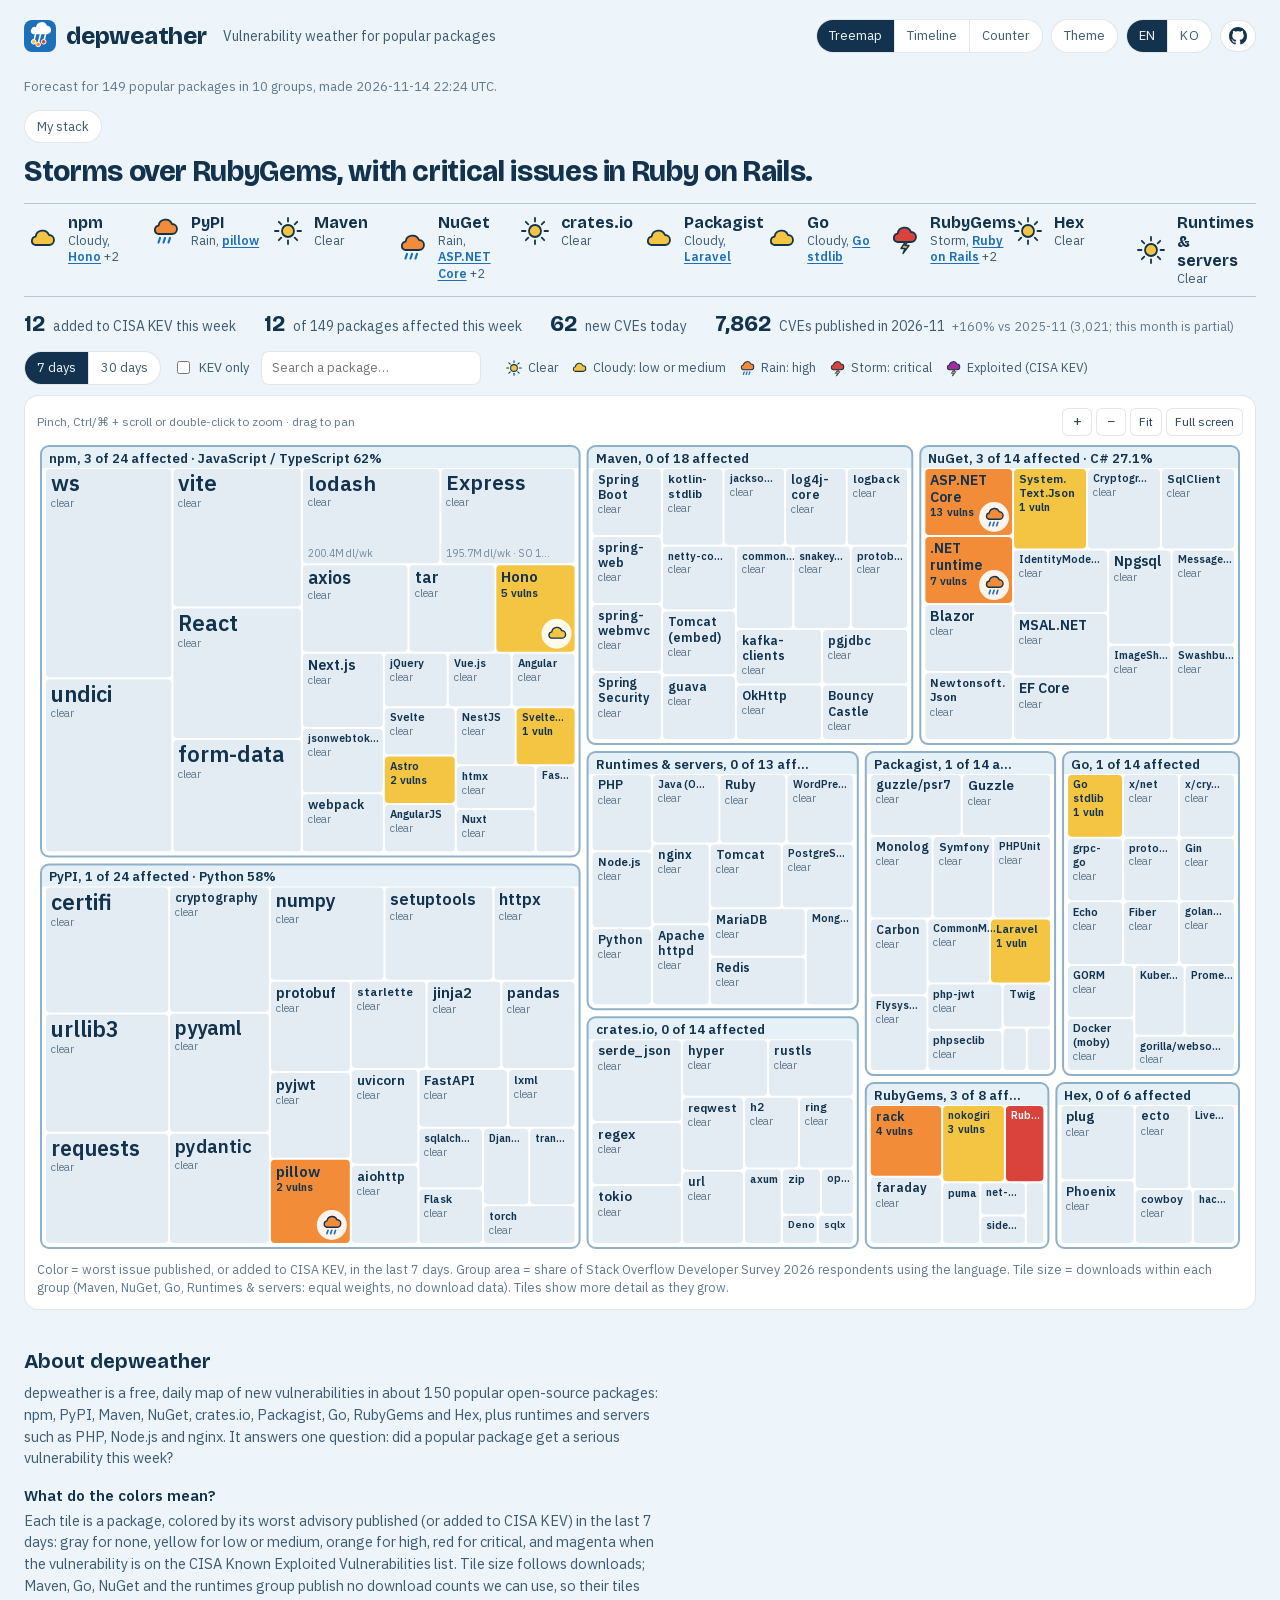
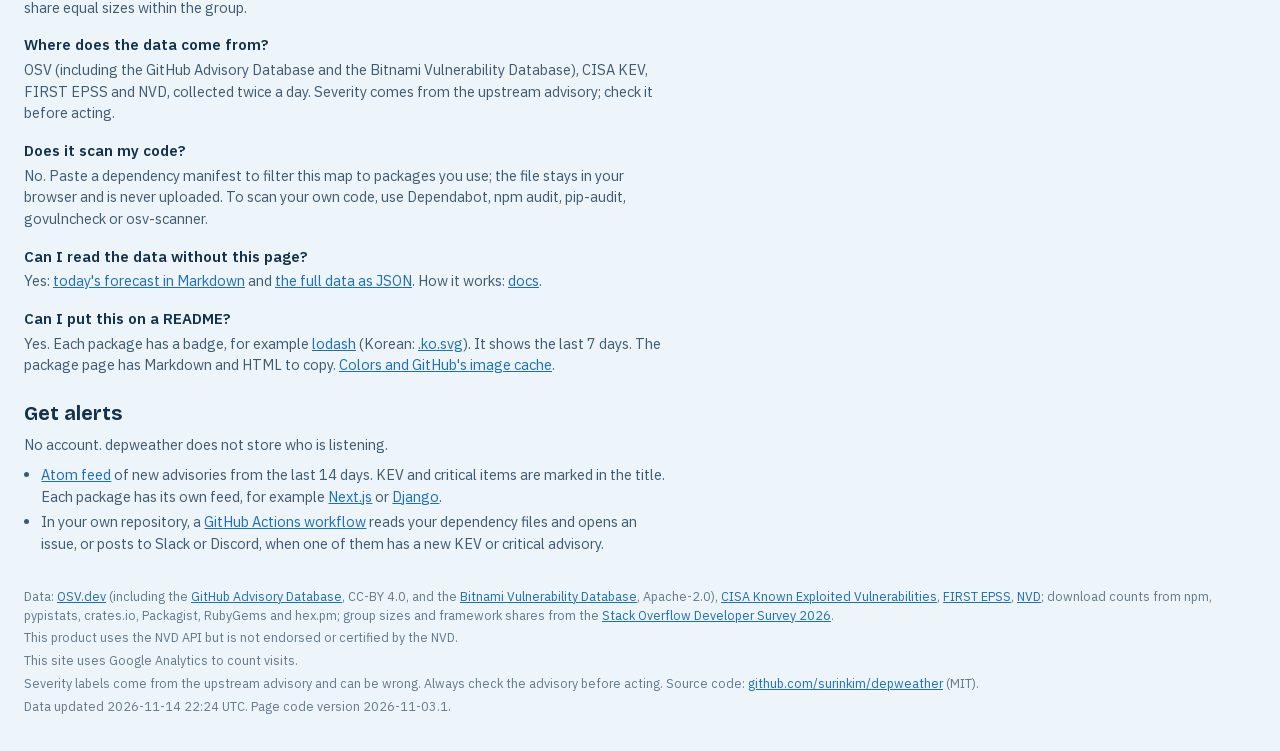
==== index.html @ cb8ee0b0 "Give the logo alt text and version the font files The header logo now has alt="depweather"; the visi" ====
<!doctype html>
<html lang="en">
<head>
<!-- Google tag (gtag.js): visit counts, see the footer note -->
<script async src="https://www.googletagmanager.com/gtag/js?id=G-HF5GM88Y3V"></script>
<script>
  window.dataLayer = window.dataLayer || [];
  function gtag(){dataLayer.push(arguments);}
  gtag('js', new Date());

  gtag('config', 'G-HF5GM88Y3V');
</script>
<meta charset="utf-8">
<meta name="viewport" content="width=device-width, initial-scale=1">
<title>depweather</title>
<link rel="icon" href="favicon.svg" type="image/svg+xml">
<link rel="stylesheet" href="fonts/fonts.css?v=2026-11-15.1">
<meta name="description" content="Vulnerability weather for popular packages: which npm, PyPI, Maven, Go and other popular packages have new critical or exploited vulnerabilities, updated daily.">
<!-- Social preview. og.png is rendered from og/og-template.html. -->
<meta property="og:type" content="website">
<meta property="og:site_name" content="depweather">
<meta property="og:title" content="depweather: vulnerability weather for popular packages">
<meta property="og:description" content="Which popular packages have new critical or exploited vulnerabilities today, on one map. Updated daily from OSV, CISA KEV, EPSS and NVD.">
<meta property="og:url" content="https://depweather.com/">
<meta property="og:image" content="https://depweather.com/og.png">
<link rel="alternate" hreflang="en" href="https://depweather.com/">
<link rel="alternate" hreflang="ko" href="https://depweather.com/?lang=ko">
<meta property="og:image:width" content="1200">
<meta property="og:image:height" content="630">
<meta property="og:image:alt" content="depweather logo beside a treemap of package ecosystems colored by vulnerability severity">
<meta name="twitter:card" content="summary_large_image">
<link rel="alternate" type="text/markdown" href="https://depweather.com/today.md" title="Today's forecast (Markdown)">
<link rel="alternate" type="application/atom+xml" href="https://depweather.com/feed.xml" title="depweather new advisories">
<script type="application/ld+json">
{
  "@context": "https://schema.org",
  "@graph": [
    {
      "@type": "WebApplication",
      "name": "depweather",
      "url": "https://depweather.com/",
      "description": "A free daily map of new vulnerabilities in about 150 popular open-source packages, colored by severity, with actively exploited ones (CISA KEV) marked separately.",
      "applicationCategory": "SecurityApplication",
      "operatingSystem": "Any (web browser)",
      "inLanguage": ["en", "ko"],
      "isAccessibleForFree": true,
      "offers": { "@type": "Offer", "price": "0", "priceCurrency": "USD" },
      "codeRepository": "https://github.com/surinkim/depweather"
    },
    {
      "@type": "Dataset",
      "name": "depweather daily vulnerability snapshot",
      "description": "Advisories from the last 30 days for about 150 popular open-source packages, with severity, fixed versions, CISA KEV and EPSS fields, and monthly NVD CVE counts. Updated daily.",
      "url": "https://depweather.com/",
      "isAccessibleForFree": true,
      "creator": { "@type": "Person", "name": "Hyunuk Kim" },
      "isBasedOn": ["https://osv.dev", "https://www.cisa.gov/known-exploited-vulnerabilities-catalog", "https://www.first.org/epss/", "https://nvd.nist.gov"],
      "distribution": [
        { "@type": "DataDownload", "encodingFormat": "application/json", "contentUrl": "https://depweather.com/data/latest.json" },
        { "@type": "DataDownload", "encodingFormat": "text/markdown", "contentUrl": "https://depweather.com/today.md" },
        { "@type": "DataDownload", "encodingFormat": "application/atom+xml", "contentUrl": "https://depweather.com/feed.xml" }
      ]
    }
  ]
}
</script>
<style>
:root {
  color-scheme: light;
  --page: #eef5fa;
  --surface: #ffffff;
  --ink: #12324d;
  --ink-2: #3f5b73;
  --muted: #62798d;
  --grid: #dce7ef;
  --axis: #b7c9d6;
  --border: rgba(18, 50, 77, 0.12);
  --accent: #1d6fb8;
  --sev-0: #e3ecf3;
  --sev-0-ink: #3f5b73;
  --sev-1: #f4c542;
  --sev-1-ink: #12324d;
  --sev-2: #f28c38;
  --sev-2-ink: #12324d;
  --sev-3: #d9433b;
  --sev-3-ink: #ffffff;
  --sev-kev: #a32ca0;
  --sev-kev-ink: #ffffff;
  --sev-low: #8fb84a;
  --sev-unk: #8aa4b8;
  --bar: #1d6fb8;
  --group-line: #8fb0c8;
  --group-head: #e6f0f7;
}
@media (prefers-color-scheme: dark) {
  :root:where(:not([data-theme="light"])) {
    color-scheme: dark;
    --page: #0d1b27;
    --surface: #12242f;
    --ink: #e4eef6;
    --ink-2: #b2c5d4;
    --muted: #8299ab;
    --grid: #1f3444;
    --axis: #30495b;
    --border: rgba(228, 238, 246, 0.12);
    --accent: #6cb0ec;
    --sev-0: #1a2e3c;
    --sev-0-ink: #b2c5d4;
    --sev-kev: #c44bc0;
    --bar: #6cb0ec;
    --group-line: #4d6c83;
    --group-head: #172c3a;
  }
}
:root[data-theme="dark"] {
  color-scheme: dark;
  --page: #0d1b27;
  --surface: #12242f;
  --ink: #e4eef6;
  --ink-2: #b2c5d4;
  --muted: #8299ab;
  --grid: #1f3444;
  --axis: #30495b;
  --border: rgba(228, 238, 246, 0.12);
  --accent: #6cb0ec;
  --sev-0: #1a2e3c;
  --sev-0-ink: #b2c5d4;
  --sev-kev: #c44bc0;
  --bar: #6cb0ec;
  --group-line: #4d6c83;
  --group-head: #172c3a;
}

* { box-sizing: border-box; }
html, body { margin: 0; }
body {
  background: var(--page);
  color: var(--ink);
  font: 15px/1.5 "IBM Plex Sans", system-ui, -apple-system, "Segoe UI", "Apple SD Gothic Neo", "Malgun Gothic", "Noto Sans KR", sans-serif;
  overflow-x: hidden;
  font-feature-settings: "calt" 0; /* keep "93x7" in advisory IDs from becoming "93×7" */
}
a { color: var(--accent); }
h1, h2, .fc-say, .fc-strip b, .stat .value, svg text {
  font-family: "Bricolage Grotesque", "IBM Plex Sans", system-ui, "Apple SD Gothic Neo", "Malgun Gothic", "Noto Sans KR", sans-serif; }
:lang(ko) body { word-break: keep-all; }
:focus-visible { outline: 2px solid var(--accent); outline-offset: 2px; }
.wrap { max-width: 1920px; margin: 0 auto; padding: 0 24px; }
@media (max-width: 767px) { .wrap { padding: 0 16px; } }

header.top { display: flex; flex-wrap: wrap; align-items: center; gap: 8px 16px; padding: 18px 0 10px; }
header.top h1 { margin: 0; font-size: 24px; font-weight: 800; letter-spacing: -0.01em; display: flex; align-items: center; gap: 10px; }
/* The mark: a rain cloud whose drops are packages, colored by severity. */
header.top h1 img { display: block; width: 32px; height: 32px; }
header.top .controls { display: flex; flex-wrap: wrap; align-items: center; gap: 8px; }
header.top .tag { color: var(--ink-2); font-size: 14px; }
header.top .spacer { flex: 1; }
.lang button { padding: 6px 9px; font-size: 12px; font-weight: 600; letter-spacing: 0.02em; }
.meta { color: var(--muted); font-size: 13px; }

.seg { display: inline-flex; border: 1px solid var(--border); border-radius: 999px; overflow: hidden; background: var(--surface); }
.seg button {
  font: inherit; font-size: 13px; padding: 6px 12px; border: 0; background: transparent; color: var(--ink-2); cursor: pointer;
}
.seg button + button { border-left: 1px solid var(--border); }
.seg button[aria-pressed="true"] { background: var(--ink); color: var(--page); }
.iconbtn { font: inherit; font-size: 13px; padding: 6px 12px; border: 1px solid var(--border); border-radius: 999px; background: var(--surface); color: var(--ink-2); cursor: pointer; }
.iconbtn.gh { display: inline-flex; align-items: center; justify-content: center; padding: 6px 8px; color: var(--ink); text-decoration: none; }
.iconbtn.gh:hover { background: var(--group-head); }
@media (max-width: 767px) {
  header.top .tag { flex-basis: 100%; order: 3; }
  header.top .spacer { display: none; }
  header.top .controls { flex-wrap: nowrap; gap: 6px; }
}
@media (max-width: 420px) {
  /* English labels are wider; let the last buttons drop to a second row instead of overflowing. */
  header.top .controls { flex-wrap: wrap; }
  .seg button, .iconbtn { padding: 6px 9px; font-size: 12.5px; }
}

/* The numbers read as one line under the forecast; missing ones are left out. */
.stats { display: flex; flex-wrap: wrap; gap: 4px 28px; margin: 0 0 14px; }
.stat { display: flex; align-items: baseline; gap: 7px; min-width: 0; }
.stat .value { font-size: 22px; font-weight: 750; line-height: 1.2; }
.stat .label { color: var(--ink-2); font-size: 14px; }
.stat .sub { color: var(--muted); font-size: 12.5px; }

/* Forecast: one sentence written from the data, then a glyph per group. */
.fc { margin: 4px 0 14px; }
.fc-say { font-size: clamp(22px, 2.3vw, 34px); line-height: 1.15; font-weight: 750; letter-spacing: -0.012em;
  max-width: 46ch; margin: 4px 0 14px; font-variation-settings: "opsz" 72; text-wrap: balance; }
.fc-strip { display: grid; grid-template-columns: repeat(auto-fit, minmax(122px, 1fr)); margin: 0 0 12px; padding: 0; list-style: none;
  border-top: 1px solid var(--axis); border-bottom: 1px solid var(--axis); }
.fc-cell { position: relative; }
.fc-cell button.stretch {
  position: absolute; inset: 0; width: 100%; height: 100%; margin: 0; padding: 0;
  border: 0; background: none; cursor: pointer; color: inherit;
}
.fc-face { display: flex; align-items: center; gap: 10px; width: 100%; height: 100%; padding: 9px 10px 9px 2px; pointer-events: none; }
.fc-cell:hover b { text-decoration: underline; }
.fc-strip a.pkglink { pointer-events: auto; position: relative; z-index: 1; color: var(--accent); font-weight: 650; text-decoration: underline; text-underline-offset: 2px; }
.fc-strip svg { flex: none; }
.fc-strip b { display: block; font-size: 16px; font-weight: 700; line-height: 1.2; }
.fc-strip span { display: block; font-size: 12.5px; color: var(--ink-2); line-height: 1.3; }
@media (max-width: 767px) { .fc-strip { grid-template-columns: repeat(2, minmax(0, 1fr)); } }

.toolbar { display: flex; flex-wrap: wrap; align-items: center; gap: 8px 12px; margin-bottom: 10px; }
.toolbar label { display: inline-flex; align-items: center; gap: 6px; font-size: 13px; color: var(--ink-2); cursor: pointer; }
.toolbar input[type="search"] {
  font: inherit; font-size: 13px; padding: 6px 10px; border: 1px solid var(--border); border-radius: 8px;
  background: var(--surface); color: var(--ink); width: 220px; max-width: 100%;
}
.legend { display: inline-flex; flex-wrap: wrap; gap: 4px 12px; font-size: 12.5px; color: var(--ink-2); }
.legend span { display: inline-flex; align-items: center; gap: 5px; }
.legend .wx { display: inline-flex; }

.panel { background: var(--surface); border: 1px solid var(--border); border-radius: 14px; padding: 12px; }
.panel h2 { font-size: 15px; margin: 0 0 8px; }
.panel + .panel { margin-top: 12px; }
.hint { color: var(--muted); font-size: 12.5px; margin: 8px 0 0; }
.trend-head { display: flex; flex-wrap: wrap; align-items: center; gap: 8px 12px; }
.trend-head h2 { margin: 0; flex: 1 1 auto; }
.trend-controls { display: flex; flex-wrap: wrap; align-items: center; gap: 8px; }
.trend-controls select {
  font: inherit; font-size: 13px; padding: 6px 10px; border: 1px solid var(--border);
  border-radius: 999px; background: var(--surface); color: var(--ink);
}
.trend-svg { width: 100%; height: auto; display: block; }
.trend-legend { display: flex; flex-wrap: wrap; gap: 6px 14px; list-style: none; padding: 0; margin: 8px 0 0; font-size: 12.5px; color: var(--ink-2); }
.trend-legend li { display: inline-flex; align-items: center; }
.trend-legend .swatch { width: 10px; height: 10px; border-radius: 2px; margin-right: 4px; }
.trend-legend .swatch.c { background: var(--sev-3); }
.trend-legend .swatch.h { background: var(--sev-2); }
.trend-legend .swatch.m { background: var(--sev-1); }
.trend-legend .swatch.l { background: var(--sev-low); }
.trend-legend .swatch.u { background: var(--sev-unk); }
.trend-legend .kev { width: 8px; height: 8px; margin: 0 6px 0 2px; background: var(--sev-kev); transform: rotate(45deg); border-radius: 1px; }
.trend-fallback { margin-top: 8px; }
.trend-fallback summary { cursor: pointer; color: var(--ink-2); font-size: 13px; }
.trend-table caption { caption-side: bottom; text-align: left; color: var(--muted); font-size: 12px; padding-top: 6px; }

svg text { font-family: inherit; }
#treemap-box { position: relative; }
#treemap { width: 100%; display: block; user-select: none; -webkit-user-select: none; }
#treemap:focus { outline: none; }
.zoombar { display: flex; gap: 4px; align-items: center; justify-content: flex-end; margin-bottom: 6px; }
.zoombar .zhint { margin-right: auto; color: var(--muted); font-size: 12px; background: none; padding: 0; flex: 1 1 auto; min-width: 0; }
.zoombar button { white-space: nowrap; flex: none; }
.zoombar button { font: inherit; font-size: 14px; width: 30px; height: 28px; border: 1px solid var(--border); border-radius: 6px; background: var(--surface); color: var(--ink); cursor: pointer; opacity: 0.92; }
.zoombar button.wide { width: auto; padding: 0 8px; font-size: 12px; }
#tm-panel:fullscreen { background: var(--page); padding: 12px; overflow: auto; border-radius: 0; }
#tm-panel:-webkit-full-screen { background: var(--page); padding: 12px; overflow: auto; }
.zoombar span { font-size: 12px; color: var(--ink-2); background: var(--surface); padding: 2px 6px; border-radius: 6px; }
.tile, a.tile { cursor: pointer; text-decoration: none; }
.tile:focus { outline: none; }
.tile:focus-visible rect.cell, .tile:hover rect.cell { stroke: var(--ink); stroke-width: 2; }

.tl-row { display: grid; grid-template-columns: 190px minmax(0, 1fr) 170px; gap: 10px; align-items: center; padding: 6px 0; border-top: 1px solid var(--grid); }
.tl-row:first-child { border-top: 0; }
.tl-row .name { font-weight: 600; font-size: 13.5px; overflow: hidden; text-overflow: ellipsis; white-space: nowrap; }
.tl-row .name small { display: block; font-weight: 400; color: var(--muted); font-size: 12px; }
.tl-row .fix { font-size: 12.5px; color: var(--ink-2); overflow-wrap: anywhere; }
.tl-row .fix b { color: var(--ink); font-weight: 600; }
.tl-row a.name { display: block; font-weight: 600; font-size: 13.5px; text-align: left; color: var(--accent); text-decoration: underline; text-underline-offset: 2px; }
.tl-row a.name small { text-decoration: none; }
@media (max-width: 767px) {
  .tl-row { grid-template-columns: minmax(0, 1fr); gap: 4px; }
}
.dot { cursor: pointer; }
.dot:hover { stroke: var(--ink); stroke-width: 2; }

table.data { width: 100%; border-collapse: collapse; font-size: 13px; }
table.data th, table.data td { text-align: left; padding: 6px 8px; border-top: 1px solid var(--grid); vertical-align: top; }
table.data th { color: var(--ink-2); font-weight: 600; border-top: 0; }
table.data td.nowrap { white-space: nowrap; }
table.data td.num, table.data th.num { text-align: right; font-variant-numeric: tabular-nums; }
.scroll-x { overflow-x: auto; }
.pill { display: inline-block; padding: 0 6px; border-radius: 4px; font-size: 12px; font-weight: 600; white-space: nowrap; }
.pill.l0 { background: var(--sev-0); color: var(--sev-0-ink); }
.pill.l1 { background: var(--sev-1); color: var(--sev-1-ink); }
.pill.l2 { background: var(--sev-2); color: var(--sev-2-ink); }
.pill.l3 { background: var(--sev-3); color: var(--sev-3-ink); }
.pill.kev { background: var(--ink); color: var(--page); }

@media (max-width: 767px) {
  table.vulns thead { display: none; }
  table.vulns tr { display: block; border-top: 1px solid var(--grid); padding: 6px 0; }
  table.vulns td { display: inline-block; border: 0; padding: 2px 6px 2px 0; }
  table.vulns td.summary { display: block; }
}

#tooltip {
  position: fixed; z-index: 10; pointer-events: none; max-width: 360px;
  background: var(--surface); color: var(--ink); border: 1px solid var(--border); border-radius: 8px;
  box-shadow: 0 4px 16px rgba(0, 0, 0, 0.15); padding: 8px 10px; font-size: 12.5px; display: none;
}
#tooltip .t { font-weight: 650; font-size: 13px; }
#tooltip .m { color: var(--ink-2); }
#tooltip .tt-head { display: flex; align-items: baseline; justify-content: space-between; gap: 12px; }
#tooltip .tt-head .t { font-size: 15px; }
#tooltip .tt-head .m { font-size: 11.5px; text-align: right; }
#tooltip .tt-sum { margin-top: 4px; display: flex; flex-wrap: wrap; align-items: center; gap: 6px; }
#tooltip .tt-sum b { font-weight: 650; }
#tooltip .tt-kv { display: grid; grid-template-columns: max-content 1fr; gap: 4px 12px; margin: 8px 0 0; padding-top: 8px; border-top: 1px solid var(--border); }
#tooltip .tt-kv dt { color: var(--ink-2); }
#tooltip .tt-kv dd { margin: 0; }
#tooltip .tt-kv b { font-weight: 650; font-variant-numeric: tabular-nums; }
#tooltip .tt-desc { color: var(--ink-2); display: -webkit-box; -webkit-line-clamp: 2; -webkit-box-orient: vertical; overflow: hidden; }
#tooltip .tt-foot { margin-top: 8px; padding-top: 6px; border-top: 1px solid var(--border); color: var(--ink-2); font-size: 11.5px; }

.about { max-width: 72ch; margin: 36px 0 0; color: var(--ink-2); font-size: 14.5px; }
.about + .about { margin-top: 22px; }
.about h2 { font-size: 20px; color: var(--ink); margin: 0 0 6px; }
.about h3 { font-size: 15px; color: var(--ink); margin: 16px 0 2px; font-family: inherit; font-weight: 600; }
.about p { margin: 0; }
.about ul { margin: 8px 0 0; padding-left: 1.2em; }
.about li { margin: 0 0 4px; }
footer { color: var(--muted); font-size: 12.5px; padding: 24px 0 32px; }
footer p { margin: 4px 0; }
.warn { color: var(--ink-2); background: var(--surface); border: 1px dashed var(--axis); border-radius: 8px; padding: 8px 10px; font-size: 13px; margin-bottom: 10px; }
.stackbar { display: flex; flex-wrap: wrap; align-items: center; gap: 8px; margin: 0 0 12px; }
.stack-status { color: var(--ink-2); font-size: 13.5px; }
.stack-panel textarea {
  display: block; width: 100%; margin-top: 8px; min-height: 7.5em; resize: vertical;
  font: 12.5px/1.45 ui-monospace, SFMono-Regular, Menlo, Consolas, monospace;
  padding: 8px 10px; border: 1px solid var(--border); border-radius: 8px;
  background: var(--page); color: var(--ink);
}
.stack-actions { display: flex; flex-wrap: wrap; align-items: center; gap: 8px; margin-top: 8px; }
button.primary {
  font: inherit; font-size: 13px; font-weight: 650; padding: 6px 14px; border: 0; border-radius: 999px;
  background: var(--ink); color: var(--page); cursor: pointer;
}
.iconbtn[aria-pressed="true"] { background: var(--ink); color: var(--page); }
.filebtn { position: relative; cursor: pointer; }
.filebtn input { position: absolute; width: 1px; height: 1px; padding: 0; margin: -1px; overflow: hidden; clip: rect(0, 0, 0, 0); white-space: nowrap; border: 0; }
.stack-report h3 { font-size: 13px; margin: 12px 0 6px; font-family: inherit; font-weight: 650; color: var(--ink); }
.stack-report h3.untracked { color: var(--ink-2); font-weight: 600; }
.chips { display: flex; flex-wrap: wrap; gap: 4px; max-height: 140px; overflow: auto; }
.chip { font-size: 12.5px; line-height: 1.45; padding: 2px 8px; border-radius: 999px; background: var(--group-head); color: var(--ink); text-decoration: none; }
a.chip { color: var(--accent); }
a.chip:hover { text-decoration: underline; }
.chip small { color: var(--muted); font-weight: 400; margin-left: 4px; }
.chip.untracked { background: transparent; border: 1px dashed var(--axis); color: var(--ink-2); }
@media (max-width: 767px) {
  .stack-actions .primary, .stack-actions .iconbtn { flex: 1 1 auto; text-align: center; }
}
[hidden] { display: none !important; }
</style>
</head>
<body>
<div class="wrap">
  <header class="top">
    <h1><img src="favicon.svg" alt="depweather" width="32" height="32"><span aria-hidden="true">depweather</span></h1>
    <span class="tag" data-i18n="tagline">Today's vulnerability forecast for popular packages</span>
    <span class="spacer"></span>
    <div class="controls">
    <div class="seg" role="group" aria-label="View">
      <button data-view="a" data-i18n="view_a">Treemap</button>
      <button data-view="c" data-i18n="view_c">Timeline</button>
      <button data-view="b" data-i18n="view_b">Counter</button>
    </div>
    <button class="iconbtn" id="theme" data-i18n="theme" data-i18n-title="theme_title" title="Toggle light / dark">Theme</button>
    <div class="seg lang" role="group" aria-label="Language">
      <button data-lang="en" lang="en">EN</button>
      <button data-lang="ko" lang="ko">KO</button>
    </div>
    <a class="iconbtn gh" href="https://github.com/surinkim/depweather" data-i18n-title="gh_title" title="Source code on GitHub" aria-label="Source code on GitHub">
      <svg width="18" height="18" viewBox="0 0 16 16" aria-hidden="true"><path fill="currentColor" d="M8 0c4.42 0 8 3.58 8 8a8.013 8.013 0 0 1-5.45 7.59c-.4.08-.55-.17-.55-.38 0-.27.01-1.13.01-2.2 0-.75-.25-1.23-.54-1.48 1.78-.2 3.65-.88 3.65-3.95 0-.88-.31-1.59-.82-2.15.08-.2.36-1.02-.08-2.12 0 0-.67-.22-2.2.82-.64-.18-1.32-.27-2-.27-.68 0-1.36.09-2 .27-1.53-1.03-2.2-.82-2.2-.82-.44 1.1-.16 1.92-.08 2.12-.51.56-.82 1.28-.82 2.15 0 3.06 1.86 3.75 3.64 3.95-.23.2-.44.55-.51 1.07-.46.21-1.61.55-2.33-.66-.15-.24-.6-.83-1.23-.82-.67.01-.27.38.01.53.34.19.73.9.82 1.13.16.45.68 1.31 2.69.94 0 .67.01 1.3.01 1.49 0 .21-.15.45-.55.38A7.995 7.995 0 0 1 0 8c0-4.42 3.58-8 8-8Z"/></svg>
    </a>
    </div>
  </header>
  <p class="meta" id="meta" data-i18n="loading">Loading data…</p>
  <div id="warn" class="warn" hidden></div>

  <div class="stackbar" id="stackbar">
    <button type="button" class="iconbtn" id="stack-toggle" aria-expanded="false" aria-controls="stack-panel" data-i18n="stack_btn">My stack</button>
    <span class="stack-status" id="stack-status" hidden></span>
    <button type="button" class="iconbtn" id="stack-clear" hidden data-i18n="stack_clear">Show all packages</button>
  </div>
  <section id="stack-panel" class="panel stack-panel" hidden>
    <h2 data-i18n="stack_title">My stack only</h2>
    <p class="hint" data-i18n="stack_help">Paste a dependency manifest. It is read in this browser and never uploaded, and it is saved only in this browser. A shared link lists tracked package names, not the rest of the file. Supports npm package.json, PyPI requirements.txt (plus Pipfile and pyproject.toml), go.mod, Cargo.toml, pom.xml, Gemfile, composer.json, mix.exs, and NuGet PackageReference.</p>
    <textarea id="stack-input" rows="5" spellcheck="false" autocapitalize="off" autocomplete="off" data-i18n-placeholder="stack_ph" placeholder="Paste package.json, requirements.txt, go.mod, Cargo.toml, pom.xml, Gemfile, composer.json…"></textarea>
    <div class="stack-actions">
      <button type="button" class="primary" id="stack-apply">Show only these</button>
      <button type="button" class="iconbtn" id="stack-add" hidden data-i18n="stack_add">Add to stack</button>
      <label class="iconbtn filebtn"><span data-i18n="stack_file">Choose file</span><input type="file" id="stack-file" aria-label="Choose a manifest file"></label>
    </div>
    <p class="warn" id="stack-error" hidden></p>
    <div id="stack-report" class="stack-report" hidden></div>
  </section>

  <section class="fc" aria-label="Forecast">
    <p class="fc-say" id="fc-say"></p>
    <ul class="fc-strip" id="fc-strip"></ul>
  </section>
  <section class="stats" id="stats" aria-label="Today in numbers"></section>

  <div class="toolbar">
    <div class="seg" role="group" aria-label="Period">
      <button data-range="7" data-i18n="days7">7 days</button>
      <button data-range="30" data-i18n="days30">30 days</button>
    </div>
    <label><input type="checkbox" id="kevonly"> <span data-i18n="kev_only">KEV only</span></label>
    <input type="search" id="search" list="pkglist" data-i18n-placeholder="search" placeholder="Search a package…" aria-label="Search a package">
    <datalist id="pkglist"></datalist>
    <span class="spacer"></span>
    <span class="legend" aria-label="Color legend">
      <span><i class="wx" data-lvl="0"></i><span data-i18n="lg0">Clear</span></span>
      <span><i class="wx" data-lvl="1"></i><span data-i18n="lg1">Cloudy: low or medium</span></span>
      <span><i class="wx" data-lvl="2"></i><span data-i18n="lg2">Rain: high</span></span>
      <span><i class="wx" data-lvl="3"></i><span data-i18n="lg3">Storm: critical</span></span>
      <span><i class="wx" data-lvl="3" data-kev="1"></i><span data-i18n="lg_kev">Exploited (KEV)</span></span>
    </span>
  </div>

  <main>
    <section id="view-a" hidden>
      <div class="panel" id="tm-panel">
        <div class="zoombar">
            <span class="zhint" data-i18n="zoom_hint">Pinch, Ctrl/⌘ + scroll or double-click to zoom · drag to pan</span>
            <span id="zoom-level"></span>
            <button id="zoom-in" data-i18n-title="zoom_in" title="Zoom in" aria-label="Zoom in">+</button>
            <button id="zoom-out" data-i18n-title="zoom_out" title="Zoom out" aria-label="Zoom out">−</button>
            <button id="zoom-reset" class="wide" data-i18n="fit" data-i18n-title="fit_title" title="Reset zoom">Fit</button>
            <button id="fullscreen" class="wide" data-i18n="fullscreen" hidden>Full screen</button>
        </div>
        <div id="treemap-box">
          <svg id="treemap" tabindex="0" aria-label="Treemap of packages by ecosystem. Plus and minus keys zoom, 0 resets."></svg>
        </div>
        <p class="hint" id="treemap-hint"></p>
      </div>
    </section>
    <section id="view-c" hidden></section>
    <section id="view-b" hidden></section>
  </main>

  <section class="about" data-i18n-html="about_html">
    <h2>About depweather</h2>
    <p>depweather is a free, daily map of new vulnerabilities in about 150 popular open-source packages:
      npm, PyPI, Maven, NuGet, crates.io, Packagist, Go, RubyGems and Hex, plus runtimes and servers such as PHP,
      Node.js and nginx. It answers one question: did a popular package get a serious vulnerability this week?</p>
    <h3>What do the colors mean?</h3>
    <p>Each tile is a package, colored by its worst advisory published (or added to CISA KEV) in the last 7 days: gray for none, yellow for
      low or medium, orange for high, red for critical, and magenta when the vulnerability is on the CISA Known
      Exploited Vulnerabilities list. Tile size follows downloads; Maven, Go, NuGet and the runtimes group publish no
      download counts we can use, so their tiles share equal sizes within the group.</p>
    <h3>Where does the data come from?</h3>
    <p>OSV (including the GitHub Advisory Database and the Bitnami Vulnerability Database), CISA KEV, FIRST EPSS and
      NVD, collected twice a day. Severity comes from the upstream advisory; check it before acting.</p>
    <h3>Does it scan my code?</h3>
    <p>No. Paste a dependency manifest to filter this map to packages you use; the file stays in your browser and is never uploaded. To scan your own code, use Dependabot, npm audit, pip-audit, govulncheck or osv-scanner.</p>
    <h3>Can I read the data without this page?</h3>
    <p>Yes: <a href="today.md">today's forecast in Markdown</a> and <a href="data/latest.json">the full data as JSON</a>.
      How it works: <a href="https://github.com/surinkim/depweather/blob/main/docs/how-it-works.md">docs</a>.</p>
    <h3>Can I put this on a README?</h3>
    <p>Yes. Each package has a badge, for example <a href="https://depweather.com/badge/npm/lodash.svg">lodash</a>
      (Korean: <a href="https://depweather.com/badge/npm/lodash.ko.svg">.ko.svg</a>). It shows the last 7 days.
      The package page has Markdown and HTML to copy.
      <a href="https://github.com/surinkim/depweather/blob/main/docs/how-it-works.md#readme-badge">Colors and GitHub's image cache</a>.</p>
  </section>

  <section class="about" id="alerts" data-i18n-html="alerts_html">
    <h2>Get alerts</h2>
    <p>No account. depweather does not store who is listening.</p>
    <ul>
      <li><a href="https://depweather.com/feed.xml">Atom feed</a> of new advisories from the last 14 days. KEV and critical items are marked in the title. Each package has its own feed, for example <a href="https://depweather.com/feed/npm/next.xml">Next.js</a> or <a href="https://depweather.com/feed/pypi/django.xml">Django</a>.</li>
      <li>In your own repository, a <a href="https://github.com/surinkim/depweather/blob/main/docs/alerts.md">GitHub Actions workflow</a> reads your dependency files and opens an issue, or posts to Slack or Discord, when one of them has a new KEV or critical advisory.</li>
    </ul>
  </section>

  <footer>
    <p data-i18n-html="footer_data"></p>
    <p>This product uses the NVD API but is not endorsed or certified by the NVD.</p>
    <p data-i18n="footer_analytics">This site uses Google Analytics to count visits.</p>
    <p data-i18n-html="footer_disclaimer"></p>
    <p id="build"></p>
  </footer>
</div>
<div id="tooltip" role="tooltip"></div>

<script src="js/pkg-path.js?v=2026-11-02.4"></script>
<script src="js/stack.js?v=2026-11-02.1"></script>
<script src="js/trends.js?v=2026-11-03.1"></script>
<script>
"use strict";

// Shown in the footer, so a stale cached copy of the page is easy to spot.
const BUILD = "2026-11-03.1";

// Raise a vulnerability one color level when its EPSS score is at least this
// value (e.g. 0.1). null keeps the color on severity and KEV only.
const EPSS_BUMP_THRESHOLD = null;

const SEV_LEVEL = { NONE: 0, UNKNOWN: 1, LOW: 1, MEDIUM: 1, MODERATE: 1, HIGH: 2, CRITICAL: 3 };
const PREFS_KEY = "depweather:prefs";
const DAY = 86400000;


const state = { view: "a", range: 7, kevOnly: false, pkg: null, stack: null, trend: "6m", trendEco: "all" };
let HISTORY;
const STACK_KEY = "depweather:stack";
let DATA = null;
let PKGS = new Map();   // key -> {eco, pkg}
let NOW = Date.now();
let LANG = "en";

// ------------------------------------------------------------ i18n

// Advisory text (IDs, summaries, severities) comes from the data and stays in English.
const I18N = {
  en: {
    tagline: "Vulnerability weather for popular packages",
    view_a: "Treemap", view_c: "Timeline", view_b: "Counter",
    theme: "Theme", theme_title: "Toggle light / dark",
    loading: "Loading data…",
    load_error: "Could not load data/latest.json. Run collect/collect.py first.",
    meta: (d, n, e) => `Forecast for ${n} popular packages in ${e} groups, made ${d} UTC.`,
    warn: (list) => `Not in this snapshot: ${list} (the source could not be reached when the data was collected). Fields from it show as n/a.`,
    days7: "7 days", days30: "30 days", kev_only: "KEV only", search: "Search a package…",
    lg0: "Clear", lg1: "Cloudy: low or medium", lg2: "Rain: high", lg3: "Storm: critical", lg_kev: "Exploited (CISA KEV)",
    level: ["None", "Low / Medium", "High", "Critical"],
    st_today: "New CVEs today (UTC)", st_today_sub: "published in NVD", nvd_na: "NVD count unavailable",
    st_month: (m) => `CVEs in ${m}`,
    st_yoy: (pct, ym, n) => `${pct} vs ${ym} (${n}; this month is partial)`,
    st_kev: "New in CISA KEV, 7 days", st_kev_sub: "all vendors, not only these packages", kev_na: "KEV feed unavailable",
    st_aff: "Popular packages affected, 7 days", st_aff_sub: (n) => `of ${n} tracked`,
    zoom_hint: "Pinch, Ctrl/⌘ + scroll or double-click to zoom · drag to pan",
    zoom_in: "Zoom in", zoom_out: "Zoom out", fit: "Fit", fit_title: "Reset zoom",
    fullscreen: "Full screen", exit_fullscreen: "Exit full screen",
    tm_hint: (r, kev, survey, fixed) =>
      `Color = worst issue published, or added to CISA KEV, in the last ${r} days${kev ? " (KEV only)" : ""}. ` +
      `Group area = share of ${survey} respondents using the language. ` +
      `Tile size = downloads within each group${fixed ? ` (${fixed}: equal weights, no download data)` : ""}. ` +
      `Tiles show more detail as they grow.`,
    group_head: (label, a, n) => `${label}, ${a} of ${n} affected`,
    vulns: (n) => `${n} vuln${n > 1 ? "s" : ""}`, clear: "clear",
    sev_short: ["", "low/med", "high", "crit"],
    fixed_short: "Fixed", fixed_in: "Fixed in", no_fixed: "No fixed version listed",
    pop: { wk: "dl/wk", "30d": "dl/30d", "90d": "dl/90d", total: "dl total" },
    pop_fmt: (num, unit) => `${num} ${unit}`,
    pop_long: { wk: "downloads last week", "30d": "downloads in 30 days", "90d": "downloads in 90 days", total: "downloads all time" },
    so_short: (s) => `SO ${s}%`,
    tip_count: (n, r) => `${n} in the last ${r} days`,
    tip_worst: "Worst", tip_epss_k: "Highest EPSS", tip_epss_note: "chance of exploitation in 30 days",
    tip_kev_k: "KEV", tip_kev_v: (d) => `added ${d}`,
    sev_by: (s) => `rated by ${s}`, sev_vector: "from the advisory's CVSS vector", sev_mal: "malicious package",
    cvss_from: (s) => `from ${s}`, cvss_advisory: "the advisory", cvss_none: "no score yet",
    tip_survey: (s, name) => `Used by ${s}% of ${name} respondents (web frameworks)`,
    tip_click: "Open the package page",
    pkg_page: "Package page", pkg_feed: "Package feed",
    tip_kev: (d) => `On the CISA KEV list since ${d}`,
    today: "today", days_ago: (d) => `${d}d ago`,
    no_pkg: (p) => `No package <b>${p}</b> in the tracked list.`, show_all: "Show all",
    tl_head: "Last 30 days, packages with issues",
    tl_none: (kev) => `No vulnerabilities in the last 30 days${kev ? " in KEV" : ""}.`,
    issues: (n) => `${n} issue${n === 1 ? "" : "s"}`,
    tl_hint: "Each dot is one advisory on the day it was published; the dashed line marks 7 days ago. Hover for details, click to open on OSV.",
    all_pkgs: "← All packages",
    issues_30: (n) => `${n} issue${n === 1 ? "" : "s"} in 30 days`,
    at_worst: (l) => `${l} at worst`,
    pkg_none: (p, kev) => `No advisories published for ${p} in the last 30 days${kev ? " in KEV" : ""}.`,
    th: { published: "Published", advisory: "Advisory", severity: "Severity", fixed: "Fixed in", summary: "Summary" },
    b_month_head: "CVEs published per month (NVD)",
    b_month_na: "Monthly counts are not available in this snapshot (the NVD API could not be reached when the data was collected).",
    b_month_tip: (n, partial) => `${n} CVEs${partial ? " (month to date)" : ""}`,
    b_month_hint: (stale) => `The last bar is the current month so far.${stale ? " Counts are from an earlier run; NVD was unreachable this time." : ""}`,
    b_eco_head: "Last 7 days by ecosystem (tracked packages only)",
    b_th: { eco: "Ecosystem", n: "New advisories", crit: "Critical", pk: "Packages affected" },
    b_kev_head: "Added to CISA KEV in the last 7 days (all vendors)",
    b_kev_th: { added: "Added", vendor: "Vendor / product", name: "Name" },
    trend_head: "Advisories over time",
    trend_note: "Weekly bars for 3M and 6M, monthly bars for 1Y. Stacked bottom to top: unknown, low, medium, high, critical. A magenta diamond marks CISA KEV in that bar. KEV is already inside the stack, not an extra slice.",
    trend_period: "Trend period", trend_eco: "Ecosystem",
    trend_3m: "3 months", trend_6m: "6 months", trend_1y: "1 year",
    trend_all: "All tracked packages", trend_all_stack: "Your stack",
    trend_missing: "Long-term counts have not been collected yet.",
    trend_empty_history: "No advisory days in the history files yet.",
    trend_numbers: "Numbers for this chart",
    trend_sev: { c: "Critical", h: "High", m: "Medium", l: "Low", u: "Unknown" },
    footer_data: `Data: <a href="https://osv.dev">OSV.dev</a> (including the <a href="https://github.com/github/advisory-database">GitHub Advisory Database</a>, CC-BY 4.0, and the <a href="https://github.com/bitnami/vulndb">Bitnami Vulnerability Database</a>, Apache-2.0),
      <a href="https://www.cisa.gov/known-exploited-vulnerabilities-catalog">CISA Known Exploited Vulnerabilities</a>,
      <a href="https://www.first.org/epss/">FIRST EPSS</a>, <a href="https://nvd.nist.gov">NVD</a>;
      download counts from npm, pypistats, crates.io, Packagist, RubyGems and hex.pm;
      group sizes and framework shares from the <a href="https://survey.stackoverflow.co/2026/technology/data">Stack Overflow Developer Survey 2026</a>.`,
    footer_disclaimer: `Severity labels come from the upstream advisory and can be wrong. Always check the advisory before acting.
      Source code: <a href="https://github.com/surinkim/depweather">github.com/surinkim/depweather</a> (MIT).`,
    build: (b, d) => (d ? `Data updated ${d} UTC. ` : "") + `Page code version ${b}.`,
    gh_title: "Source code on GitHub",
    footer_analytics: "This site uses Google Analytics to count visits.",
    rd_kev: "added to CISA KEV this week", rd_aff: (n) => `of ${n} packages affected this week`,
    rd_today: "new CVEs today", rd_month: (m) => `CVEs published in ${m}`,
    wx: ["Clear", "Cloudy", "Rain", "Storm"], wx_kev: "Exploited",
    // A list of names, cut to `max` with "and N more"; unit is "group" or "pkg" (used in Korean).
    names: (a, max) => a.length <= max ? (a.length < 3 ? a.join(" and ") : `${a.slice(0, -1).join(", ")} and ${a.at(-1)}`)
      : `${a.slice(0, max).join(", ")} and ${a.length - max} more`,
    more: (shown, n) => n ? `${shown} +${n}` : shown,
    fc_kev: (pk) => `Exploited now: ${pk}.`,
    fc_storm: (groups, pk) => `Storms over ${groups}${pk ? `, with critical issues in ${pk}` : ""}.`,
    fc_rain: (groups) => `Rain over ${groups}.`,
    fc_cloud: (groups) => `Light clouds over ${groups}; nothing above medium.`,
    fc_clear: (n) => `Clear skies across all ${n} groups.`,
    strip_title: (label) => `Show ${label} on the map`,
    stack_btn: "My stack", stack_title: "My stack only", stack_clear: "Show all packages",
    stack_add: "Add to stack", stack_apply: "Show only these", stack_replace: "Replace stack",
    stack_file: "Choose file", stack_label: "Dependency manifest",
    stack_ph: "Paste package.json, requirements.txt, go.mod, Cargo.toml, pom.xml, Gemfile, composer.json…",
    stack_help: "Paste a dependency manifest. It is read in this browser and never uploaded, and it is saved only in this browser. A shared link lists tracked package names, not the rest of the file. Supports npm package.json, PyPI requirements.txt (plus Pipfile and pyproject.toml), go.mod, Cargo.toml, pom.xml, Gemfile, composer.json, mix.exs, and NuGet PackageReference.",
    stack_tracked: (n) => `Tracked by depweather (${n})`,
    stack_untracked: (n) => `Not tracked by depweather (${n})`,
    stack_none: "None of these packages are in the depweather list. The map stays empty until you show all packages again.",
    stack_no_names: "No dependency names found in that file.",
    stack_err_format: "Could not tell what kind of file this is. Paste package.json, requirements.txt, go.mod, Cargo.toml, pom.xml, Gemfile, composer.json, mix.exs, or a NuGet project file.",
    stack_err_json: "That looks like JSON, but it did not parse.",
    stack_err_large: "That file is too large to read here (limit 1 MB).",
    stack_err_empty: "Paste a manifest first.",
    stack_status: (n) => `Showing your stack only · ${n} tracked`,
    stack_status_empty: "Your stack has no tracked packages",
    stack_share: "The address bar is a shareable view of this stack.",
    meta_stack: (d, n, total) => `Your stack: ${n} of ${total} tracked packages. Forecast made ${d} UTC.`,
    fc_stack_empty: "None of the packages in your stack are on this map.",
    tl_head_stack: "Last 30 days, your packages with issues",
    b_eco_head_stack: "Last 7 days by ecosystem (your stack only)",
    rd_aff_stack: (n) => `of ${n} in your stack affected this week`,
    tm_aria: "Treemap of packages by ecosystem. Plus and minus keys zoom, 0 resets.",
    tm_aria_stack: "Treemap of packages in your stack. Plus and minus keys zoom, 0 resets.",
  },
  ko: {
    tagline: "인기 패키지의 취약점 날씨",
    view_a: "트리맵", view_c: "타임라인", view_b: "카운터",
    theme: "테마", theme_title: "라이트 / 다크 전환",
    loading: "데이터를 불러오는 중…",
    load_error: "data/latest.json을 불러오지 못했습니다. 먼저 collect/collect.py를 실행하세요.",
    meta: (d, n, e) => `${d} UTC 예보. ${e}개 그룹, 인기 패키지 ${n}개.`,
    warn: (list) => `이번 데이터에 빠진 소스: ${list} (수집 당시 접속하지 못했습니다). 해당 값은 n/a로 표시됩니다.`,
    days7: "7일", days30: "30일", kev_only: "KEV만", search: "패키지 검색…",
    lg0: "맑음", lg1: "흐림: 낮음·중간", lg2: "비: 높음", lg3: "폭풍: 치명", lg_kev: "실제 악용 (CISA KEV)",
    level: ["없음", "낮음·중간", "높음", "치명"],
    st_today: "오늘 신규 CVE (UTC)", st_today_sub: "NVD 공개 기준", nvd_na: "NVD 집계 없음",
    st_month: (m) => `${m} CVE`,
    st_yoy: (pct, ym, n) => `${ym} 대비 ${pct} (${n}건, 이번 달은 진행 중)`,
    st_kev: "CISA KEV 신규 (7일)", st_kev_sub: "전체 벤더 기준 (추적 패키지 외 포함)", kev_na: "KEV 피드 없음",
    st_aff: "영향받은 인기 패키지 (7일)", st_aff_sub: (n) => `추적 중인 ${n}개 중`,
    zoom_hint: "핀치, Ctrl/⌘+스크롤, 더블클릭으로 확대 · 드래그로 이동",
    zoom_in: "확대", zoom_out: "축소", fit: "전체", fit_title: "확대 초기화",
    fullscreen: "전체 화면", exit_fullscreen: "전체 화면 종료",
    tm_hint: (r, kev, survey, fixed) =>
      `색 = 최근 ${r}일 동안 공개됐거나 CISA KEV에 추가된 취약점 중 가장 심각한 것${kev ? " (KEV만)" : ""}. ` +
      `그룹 면적 = ${survey} 응답자 중 해당 언어 사용 비율. ` +
      `타일 크기 = 그룹 안에서의 다운로드 수${fixed ? ` (${fixed}: 다운로드 데이터가 없어 같은 크기)` : ""}. ` +
      `확대할수록 타일에 정보가 더 표시됩니다.`,
    group_head: (label, a, n) => `${label}, ${n}개 중 ${a}개 영향`,
    vulns: (n) => `취약점 ${n}건`, clear: "없음",
    sev_short: ["", "낮음·중간", "높음", "치명"],
    fixed_short: "수정", fixed_in: "수정 버전", no_fixed: "수정 버전 정보 없음",
    pop: { wk: "주간 다운로드", "30d": "30일 다운로드", "90d": "90일 다운로드", total: "누적 다운로드" },
    pop_fmt: (num, unit) => `${unit} ${num}`,
    pop_long: { wk: "지난주 다운로드", "30d": "30일 다운로드", "90d": "90일 다운로드", total: "누적 다운로드" },
    so_short: (s) => `SO 설문 ${s}%`,
    tip_count: (n, r) => `최근 ${r}일 ${n}건`,
    tip_worst: "가장 심각", tip_epss_k: "최고 EPSS", tip_epss_note: "30일 내 악용 확률",
    tip_kev_k: "KEV", tip_kev_v: (d) => `${d} 등재`,
    sev_by: (s) => `${s} 판정`, sev_vector: "권고의 CVSS 벡터로 계산", sev_mal: "악성 패키지",
    cvss_from: (s) => `${s} 기준`, cvss_advisory: "권고", cvss_none: "아직 점수 없음",
    tip_survey: (s, name) => `${name} 응답자 ${s}%가 사용 (웹 프레임워크)`,
    tip_click: "패키지 페이지 열기",
    pkg_page: "패키지 페이지", pkg_feed: "패키지 피드",
    tip_kev: (d) => `CISA KEV 등재: ${d}`,
    today: "오늘", days_ago: (d) => `${d}일 전`,
    no_pkg: (p) => `추적 목록에 <b>${p}</b> 패키지가 없습니다.`, show_all: "전체 보기",
    tl_head: "최근 30일, 취약점이 있는 패키지",
    tl_none: (kev) => `최근 30일 동안 ${kev ? "KEV에 오른 " : ""}취약점이 없습니다.`,
    issues: (n) => `${n}건`,
    tl_hint: "점 하나가 공개일에 나온 권고 하나입니다. 점선은 7일 전입니다. 마우스를 올리면 상세 정보, 클릭하면 OSV에서 열립니다.",
    all_pkgs: "← 전체 패키지",
    issues_30: (n) => `30일 동안 ${n}건`,
    at_worst: (l) => `최고 단계: ${l}`,
    pkg_none: (p, kev) => `최근 30일 동안 ${p}에 공개된 ${kev ? "KEV " : ""}권고가 없습니다.`,
    th: { published: "공개일", advisory: "권고", severity: "심각도", fixed: "수정 버전", summary: "요약" },
    b_month_head: "월별 CVE 공개 건수 (NVD)",
    b_month_na: "이번 데이터에는 월별 건수가 없습니다 (수집 당시 NVD API에 접속하지 못했습니다).",
    b_month_tip: (n, partial) => `CVE ${n}건${partial ? " (이번 달 현재까지)" : ""}`,
    b_month_hint: (stale) => `마지막 막대는 이번 달 현재까지입니다.${stale ? " 이번에는 NVD에 접속하지 못해 이전 수집 값을 보여줍니다." : ""}`,
    b_eco_head: "생태계별 최근 7일 (추적 패키지만)",
    b_th: { eco: "생태계", n: "신규 권고", crit: "치명", pk: "영향받은 패키지" },
    b_kev_head: "최근 7일 CISA KEV 추가 (전체 벤더)",
    b_kev_th: { added: "추가일", vendor: "벤더 / 제품", name: "이름" },
    trend_head: "권고 추이",
    trend_note: "3개월·6개월은 주 단위, 1년은 월 단위입니다. 아래부터 미평가, 낮음, 중간, 높음, 치명 순으로 쌓입니다. 마젠타 마름모는 그 막대의 CISA KEV입니다. KEV는 스택 안의 권고이지 추가 칸이 아닙니다.",
    trend_period: "추이 기간", trend_eco: "생태계",
    trend_3m: "3개월", trend_6m: "6개월", trend_1y: "1년",
    trend_all: "추적 패키지 전체", trend_all_stack: "내 스택",
    trend_missing: "아직 장기 추이 데이터가 없습니다.",
    trend_empty_history: "추이 파일에 권고가 있는 날이 없습니다.",
    trend_numbers: "이 그래프의 숫자",
    trend_sev: { c: "치명", h: "높음", m: "중간", l: "낮음", u: "미평가" },
    footer_data: `데이터: <a href="https://osv.dev">OSV.dev</a> (<a href="https://github.com/github/advisory-database">GitHub Advisory Database</a> CC-BY 4.0, <a href="https://github.com/bitnami/vulndb">Bitnami Vulnerability Database</a> Apache-2.0 포함),
      <a href="https://www.cisa.gov/known-exploited-vulnerabilities-catalog">CISA Known Exploited Vulnerabilities</a>,
      <a href="https://www.first.org/epss/">FIRST EPSS</a>, <a href="https://nvd.nist.gov">NVD</a>.
      다운로드 수: npm, pypistats, crates.io, Packagist, RubyGems, hex.pm.
      그룹 크기와 프레임워크 사용 비율: <a href="https://survey.stackoverflow.co/2026/technology/data">Stack Overflow Developer Survey 2026</a>.`,
    footer_disclaimer: `심각도는 원 권고의 값이며 틀릴 수 있습니다. 조치 전에 반드시 원 권고를 확인하세요.
      소스 코드: <a href="https://github.com/surinkim/depweather">github.com/surinkim/depweather</a> (MIT).`,
    build: (b, d) => (d ? `데이터 갱신 ${d} UTC. ` : "") + `페이지 코드 버전 ${b}.`,
    gh_title: "GitHub에서 소스 코드 보기",
    footer_analytics: "방문 통계를 위해 Google Analytics를 사용합니다.",
    about_html: `<h2>depweather 소개</h2>
    <p>depweather는 인기 오픈소스 패키지 약 150개의 새 취약점을 매일 보여주는 무료 지도입니다. npm, PyPI, Maven,
      NuGet, crates.io, Packagist, Go, RubyGems, Hex와 PHP, Node.js, nginx 같은 런타임·서버를 다룹니다.
      "이번 주 인기 패키지에 심각한 취약점이 나왔나?"에 답합니다.</p>
    <h3>색은 무엇을 뜻하나요?</h3>
    <p>타일 하나가 패키지 하나이고, 최근 7일 동안 공개됐거나 CISA KEV에 추가된 가장 심각한 권고로 색을 칠합니다. 회색은 없음, 노랑은 낮음·중간,
      주황은 높음, 빨강은 치명, 마젠타는 CISA 실제 악용 목록(KEV)에 오른 취약점입니다. 타일 크기는 다운로드 수를 따릅니다.
      Maven, Go, NuGet과 런타임·서버 그룹은 쓸 수 있는 다운로드 수가 없어 그룹 안에서 같은 크기로 그립니다.</p>
    <h3>데이터는 어디서 오나요?</h3>
    <p>OSV(GitHub Advisory Database, Bitnami Vulnerability Database 포함), CISA KEV, FIRST EPSS, NVD에서 하루 두 번
      모읍니다. 심각도는 원 권고의 값이니 조치 전에 확인하세요.</p>
    <h3>내 코드를 스캔하나요?</h3>
    <p>아니요. 의존성 파일을 붙여넣으면 그 패키지만 이 지도에서 볼 수 있고, 파일은 브라우저 안에만 남으며 서버로 보내지 않습니다. 내 코드를 검사하려면 Dependabot, npm audit, pip-audit, govulncheck, osv-scanner를 쓰세요.</p>
    <h3>이 페이지 없이 데이터를 볼 수 있나요?</h3>
    <p>네. <a href="today.md">오늘의 예보(Markdown, 영어)</a>와 <a href="data/latest.json">전체 데이터(JSON)</a>가 있습니다.
      작동 방식: <a href="https://github.com/surinkim/depweather/blob/main/docs/how-it-works.ko.md">문서</a>.</p>
    <h3>README에 붙일 수 있나요?</h3>
    <p>네. 패키지마다 배지가 있습니다. 예: <a href="https://depweather.com/badge/npm/lodash.ko.svg">lodash</a>
      (영어: <a href="https://depweather.com/badge/npm/lodash.svg">.svg</a>). 최근 7일을 보여줍니다.
      패키지 페이지에서 Markdown과 HTML을 복사할 수 있습니다.
      <a href="https://github.com/surinkim/depweather/blob/main/docs/how-it-works.ko.md#readme-badge">색과 GitHub 이미지 캐시</a>.</p>`,
    alerts_html: `<h2>알림 받기</h2>
    <p>계정이 필요 없습니다. depweather는 누가 구독하는지 저장하지 않습니다.</p>
    <ul>
      <li>최근 14일 새 권고의 <a href="https://depweather.com/feed.xml">Atom 피드</a>입니다. 제목에 KEV와 치명 항목을 표시합니다. 패키지마다 피드가 있습니다. 예: <a href="https://depweather.com/feed/npm/next.xml">Next.js</a>, <a href="https://depweather.com/feed/pypi/django.xml">Django</a>.</li>
      <li>자기 저장소에 <a href="https://github.com/surinkim/depweather/blob/main/docs/alerts.ko.md">GitHub Actions 워크플로</a>를 넣으면, 의존성 파일을 읽어 KEV나 치명 권고가 새로 나왔을 때 이슈를 열거나 Slack·Discord로 보냅니다.</li>
    </ul>`,
    rd_kev: "이번 주 CISA KEV 추가", rd_aff: (n) => `이번 주 영향받은 패키지 (${n}개 중)`,
    rd_today: "오늘 신규 CVE", rd_month: (m) => `${m} 공개 CVE`,
    wx: ["맑음", "흐림", "비", "폭풍"], wx_kev: "실제 악용",
    names: (a, max, unit) => a.length <= max ? a.join(", ") : `${a.slice(0, max).join(", ")} 외 ${a.length - max}${unit === "group" ? "곳" : "개"}`,
    more: (shown, n) => n ? `${shown} 외 ${n}` : shown,
    fc_kev: (pk) => `실제 악용 중: ${pk}.`,
    fc_storm: (groups, pk) => `${groups}에 폭풍.${pk ? ` 치명: ${pk}.` : ""}`,
    fc_rain: (groups) => `${groups}에 비.`,
    fc_cloud: (groups) => `${groups}은 흐림. 중간 이상은 없습니다.`,
    fc_clear: (n) => `${n}개 그룹 모두 맑음.`,
    strip_title: (label) => `지도에서 ${label} 보기`,
    stack_btn: "내 스택", stack_title: "내 스택만 보기", stack_clear: "전체 패키지 보기",
    stack_add: "스택에 추가", stack_apply: "이 패키지만 보기", stack_replace: "스택 바꾸기",
    stack_file: "파일 선택", stack_label: "의존성 파일",
    stack_ph: "package.json, requirements.txt, go.mod, Cargo.toml, pom.xml, Gemfile, composer.json 등을 붙여넣으세요",
    stack_help: "의존성 파일 내용을 붙여넣으세요. 이 브라우저 안에서만 읽고 서버로 보내지 않으며, 이 브라우저에만 저장합니다. 공유 링크에는 depweather가 추적하는 패키지 이름만 들어갑니다. 지원: npm package.json, PyPI requirements.txt(Pipfile, pyproject.toml 포함), go.mod, Cargo.toml, pom.xml, Gemfile, composer.json, mix.exs, NuGet PackageReference.",
    stack_tracked: (n) => `depweather가 추적하는 패키지 (${n})`,
    stack_untracked: (n) => `depweather가 추적하지 않는 패키지 (${n})`,
    stack_none: "붙여넣은 패키지 중 추적 대상이 없습니다. 전체 패키지를 다시 보기 전까지 지도는 비어 있습니다.",
    stack_no_names: "이 파일에서 의존성 이름을 찾지 못했습니다.",
    stack_err_format: "파일 종류를 알아보지 못했습니다. package.json, requirements.txt, go.mod, Cargo.toml, pom.xml, Gemfile, composer.json, mix.exs, NuGet 프로젝트 파일을 붙여넣으세요.",
    stack_err_json: "JSON처럼 보이지만 파싱하지 못했습니다.",
    stack_err_large: "파일이 너무 큽니다 (상한 1MB).",
    stack_err_empty: "먼저 매니페스트를 붙여넣으세요.",
    stack_status: (n) => `내 스택만 보는 중 · 추적 ${n}개`,
    stack_status_empty: "내 스택에 추적 대상 패키지가 없습니다",
    stack_share: "주소창 링크로 이 스택 화면을 공유할 수 있습니다.",
    meta_stack: (d, n, total) => `${d} UTC 예보. 내 스택 ${n}개 (추적 중인 전체 ${total}개 중).`,
    fc_stack_empty: "내 스택에서 이 지도가 추적하는 패키지가 없습니다.",
    tl_head_stack: "최근 30일, 내 스택 중 취약점이 있는 패키지",
    b_eco_head_stack: "생태계별 최근 7일 (내 스택만)",
    rd_aff_stack: (n) => `이번 주 영향받은 내 패키지 (${n}개 중)`,
    tm_aria: "생태계별 패키지 트리맵. +/− 키로 확대하고 0으로 초기화합니다.",
    tm_aria_stack: "내 스택의 패키지 트리맵. +/− 키로 확대하고 0으로 초기화합니다.",
  },
};

const ORIGINAL_HTML = new WeakMap();

function t(key, ...args) {
  const v = I18N[LANG][key] ?? I18N.en[key];
  return typeof v === "function" ? v(...args) : v;
}

function applyStaticText() {
  document.documentElement.lang = LANG;
  document.querySelectorAll("[data-i18n]").forEach((el) => { el.textContent = t(el.dataset.i18n); });
  document.querySelectorAll("[data-i18n-html]").forEach((el) => {
    // Sections written in the HTML (for readers without JavaScript) keep that text as their English version.
    if (!ORIGINAL_HTML.has(el)) ORIGINAL_HTML.set(el, el.innerHTML);
    el.innerHTML = I18N[LANG][el.dataset.i18nHtml] ?? I18N.en[el.dataset.i18nHtml] ?? ORIGINAL_HTML.get(el);
  });
  document.querySelectorAll("[data-i18n-title]").forEach((el) => { el.title = t(el.dataset.i18nTitle); });
  document.querySelectorAll("[data-i18n-placeholder]").forEach((el) => { el.placeholder = t(el.dataset.i18nPlaceholder); });
  document.querySelectorAll("[data-lang]").forEach((b) => b.setAttribute("aria-pressed", b.dataset.lang === LANG));
  $("#build").textContent = t("build", BUILD, DATA ? DATA.generated_at.slice(0, 16).replace("T", " ") : null);
  document.querySelectorAll(".legend .wx").forEach((el) => el.replaceChildren(wxIcon(Number(el.dataset.lvl), 18, !!el.dataset.kev)));
  if (DATA) renderMeta();
  updateFullscreenLabel();
}

// ------------------------------------------------------------ helpers

const $ = (sel) => document.querySelector(sel);
const esc = (s) => String(s ?? "").replace(/[&<>"']/g, (c) => ({ "&": "&amp;", "<": "&lt;", ">": "&gt;", '"': "&quot;", "'": "&#39;" }[c]));
const fmt = (n) => n == null ? null : n.toLocaleString("en-US");
const compact = new Intl.NumberFormat("en", { notation: "compact", maximumFractionDigits: 1 });
const svgEl = (tag, attrs = {}) => {
  const el = document.createElementNS("http://www.w3.org/2000/svg", tag);
  for (const [k, v] of Object.entries(attrs)) el.setAttribute(k, v);
  return el;
};

function readPrefs() {
  try { return JSON.parse(localStorage.getItem(PREFS_KEY)) || {}; } catch { return {}; }
}
function writePrefs() {
  try {
    localStorage.setItem(PREFS_KEY, JSON.stringify({
      view: state.view, range: state.range, lang: LANG, theme: document.documentElement.dataset.theme || null,
      trend: state.trend, trendEco: state.trendEco,
    }));
  } catch { /* storage unavailable */ }
}

function readStack() {
  try {
    const raw = JSON.parse(localStorage.getItem(STACK_KEY));
    if (!raw || !Array.isArray(raw.tracked)) return null;
    const tracked = raw.tracked.filter((k) => typeof k === "string" && k && k !== "-");
    const untracked = Array.isArray(raw.untracked)
      ? raw.untracked.filter((u) => u && typeof u.name === "string" && typeof u.eco === "string").map((u) => ({ eco: u.eco, name: u.name }))
      : [];
    const sources = raw.sources && typeof raw.sources === "object" ? raw.sources : {};
    return { tracked, untracked, sources };
  } catch { return null; }
}
function writeStack(stack) {
  try {
    if (!stack) localStorage.removeItem(STACK_KEY);
    else localStorage.setItem(STACK_KEY, JSON.stringify({ tracked: stack.tracked, untracked: stack.untracked || [], sources: stack.sources || {} }));
  } catch { /* storage unavailable */ }
}
function sameTracked(a, b) {
  return a.length === b.length && a.every((k, i) => k === b[i]);
}
// null stack = the full map. An object, even with an empty tracked list, is a filter.
function viewEcosystems() {
  if (!DATA) return [];
  if (!state.stack) return DATA.ecosystems;
  const keys = new Set(state.stack.tracked);
  return DATA.ecosystems
    .map((e) => ({ ...e, packages: e.packages.filter((p) => keys.has(p.key)) }))
    .filter((e) => e.packages.length);
}
function stackErrorText(code) {
  return t(code === "json" ? "stack_err_json" : code === "large" ? "stack_err_large" : code === "empty" ? "stack_err_empty" : "stack_err_format");
}
function renderStack() {
  const btn = $("#stack-toggle");
  const status = $("#stack-status");
  const clear = $("#stack-clear");
  const active = !!state.stack;
  if (btn) btn.setAttribute("aria-pressed", active ? "true" : "false");
  if (clear) clear.hidden = !active;
  if (status) {
    status.hidden = !active;
    if (active) status.textContent = state.stack.tracked.length ? t("stack_status", state.stack.tracked.length) : t("stack_status_empty");
  }
  const add = $("#stack-add");
  const apply = $("#stack-apply");
  if (add) add.hidden = !active;
  if (apply) apply.textContent = active ? t("stack_replace") : t("stack_apply");
  const input = $("#stack-input");
  if (input) input.setAttribute("aria-label", t("stack_label"));
  const file = $("#stack-file");
  if (file) file.setAttribute("aria-label", t("stack_file"));
  const report = $("#stack-report");
  if (!report) return;
  if (!active) { report.hidden = true; report.replaceChildren(); return; }
  report.hidden = false;
  const sources = state.stack.sources || {};
  const trackedHtml = state.stack.tracked.map((key) => {
    const entry = PKGS.get(key);
    const label = entry ? entry.pkg.label : key;
    const eco = entry ? entry.eco.label : "";
    const vias = (sources[key] || []).filter((v) => !entry || String(v).toLowerCase() !== entry.pkg.name.toLowerCase());
    const via = vias.length ? `<small>· ${esc(vias.join(", "))}</small>` : "";
    const body = `${esc(label)}<small>· ${esc(eco)}</small>${via}`;
    const href = DepweatherPath.pkgPagePath(key);
    return href ? `<a class="chip" href="${esc(href)}">${body}</a>` : `<span class="chip">${body}</span>`;
  }).join("");
  const untrackedHtml = (state.stack.untracked || []).map((u) => {
    const eco = DATA && DATA.ecosystems.find((e) => e.id === u.eco);
    return `<span class="chip untracked">${esc(u.name)}<small>· ${esc(eco ? eco.label : u.eco)}</small></span>`;
  }).join("");
  const trackedBlock = state.stack.tracked.length
    ? `<h3>${esc(t("stack_tracked", state.stack.tracked.length))}</h3><div class="chips">${trackedHtml}</div>`
    : `<p>${esc(t("stack_none"))}</p>`;
  const untrackedBlock = (state.stack.untracked || []).length
    ? `<h3 class="untracked">${esc(t("stack_untracked", state.stack.untracked.length))}</h3><div class="chips">${untrackedHtml}</div>`
    : "";
  report.innerHTML = trackedBlock + untrackedBlock + `<p class="hint">${esc(t("stack_share"))}</p>`;
}
function applyManifest(mode) {
  const err = $("#stack-error");
  if (!globalThis.DepweatherStack || !DATA) {
    err.hidden = false;
    err.textContent = t("loading");
    return;
  }
  const parsed = DepweatherStack.parseManifest($("#stack-input").value);
  if (parsed.error) {
    err.hidden = false;
    err.textContent = stackErrorText(parsed.error);
    return;
  }
  if (!parsed.packages.length) {
    err.hidden = false;
    err.textContent = t("stack_no_names");
  } else err.hidden = true;
  const matched = DepweatherStack.matchStack(parsed, DATA.ecosystems);
  const next = DepweatherStack.stackFromMatch(matched, state.stack, mode);
  writeStack(next);
  setState({ stack: next });
}
function clearStackFilter() {
  writeStack(null);
  const err = $("#stack-error");
  if (err) err.hidden = true;
  const input = $("#stack-input");
  if (input) input.value = "";
  setState({ stack: null });
}

function vulnLevel(v) {
  if (v.kev) return 3;
  let lvl = SEV_LEVEL[v.severity] ?? 1;
  if (EPSS_BUMP_THRESHOLD != null && v.epss != null && v.epss >= EPSS_BUMP_THRESHOLD) lvl = Math.min(3, lvl + 1);
  return lvl;
}
// EPSS as a percentage, rounded down to 0.1 so a 99.997% score never reads as a certain 100%.
function fmtEpss(x) {
  if (x < 0.001) return "<0.1%";
  return (Math.floor(x * 1000) / 10).toFixed(1) + "%";
}
// When a vulnerability became news: its publication, or its addition to CISA KEV
// if that came later (an old bug that is exploited now). Matches the collector.
function vulnDate(v) {
  const published = Date.parse(v.published);
  return v.kev_date_added ? Math.max(published, Date.parse(v.kev_date_added + "T00:00:00Z")) : published;
}
function inRange(v, days) { return NOW - vulnDate(v) <= days * DAY; }
function pkgVulns(p, days = state.range) {
  return p.vulns.filter((v) => inRange(v, days) && (!state.kevOnly || v.kev));
}
function pkgLevel(vulns) { return vulns.reduce((m, v) => Math.max(m, vulnLevel(v)), 0); }

function moreTail(n) {
  if (!n) return "";
  const sample = t("more", "\u0000", n);
  const i = sample.indexOf("\u0000");
  return i < 0 ? "" : sample.slice(i + 1);
}

function cmpVersion(a, b) {
  const pa = a.split(/[.\-+]/), pb = b.split(/[.\-+]/);
  for (let i = 0; i < Math.max(pa.length, pb.length); i++) {
    const x = pa[i] ?? "", y = pb[i] ?? "";
    const nx = Number(x), ny = Number(y);
    const d = (!isNaN(nx) && !isNaN(ny)) ? nx - ny : x.localeCompare(y);
    if (d) return d;
  }
  return 0;
}
function fixedList(vulns) {
  const set = new Set();
  vulns.forEach((v) => v.fixed.forEach((f) => set.add(f)));
  return [...set].sort(cmpVersion).reverse();
}

// The collector describes each download metric in English; map it to a unit key.
function popUnit(src) {
  if (!src || src === "fixed weight") return null;
  if (src.includes("last week")) return "wk";
  if (src.includes("30 days")) return "30d";
  if (src.includes("90 days")) return "90d";
  if (src.includes("all time")) return "total";
  return "wk";
}

// ------------------------------------------------------------ tooltip

const tip = $("#tooltip");
function showTip(html, ev) {
  tip.innerHTML = html;
  tip.style.display = "block";
  moveTip(ev);
}
function moveTip(ev) {
  const pad = 14, r = tip.getBoundingClientRect();
  let x = ev.clientX + pad, y = ev.clientY + pad;
  if (x + r.width > innerWidth - 8) x = ev.clientX - r.width - pad;
  if (y + r.height > innerHeight - 8) y = ev.clientY - r.height - pad;
  tip.style.left = Math.max(8, x) + "px";
  tip.style.top = Math.max(8, y) + "px";
}
function hideTip() { tip.style.display = "none"; }

// Where a severity label and a CVSS number came from. Older data has no cvss_source.
function sevSource(v) {
  const s = v.severity_source;
  if (!s) return "";
  if (s === "CVSS v3 vector") return t("sev_vector");
  if (s === "malicious package") return t("sev_mal");
  return t("sev_by", s);
}
function cvssSourceName(v) {
  if (v.cvss == null) return "";
  const s = v.cvss_source || (v.severity_source === "NVD" ? "NVD" : "advisory");
  return s === "advisory" ? t("cvss_advisory") : s;
}
function cvssSource(v) {
  return v.cvss == null ? t("cvss_none") : t("cvss_from", cvssSourceName(v));
}

function vulnTip(v, p) {
  const lvl = vulnLevel(v);
  return `<div class="t">${esc(v.id)}${p ? " · " + esc(p.label) : ""}</div>
    <div>${esc(v.summary)}</div>
    <div class="m">${esc(v.published.slice(0, 10))} · <span class="pill l${lvl}">${esc(v.severity)}</span>${v.severity_source ? " " + esc(sevSource(v)) : ""}
    · CVSS ${v.cvss != null ? v.cvss : "–"} (${esc(cvssSource(v))})${v.epss != null ? " · EPSS " + fmtEpss(v.epss) : ""}
    ${v.kev ? ` · <span class="pill kev">KEV</span> ${esc(t("tip_kev", v.kev_date_added))}` : ""}</div>
    ${v.fixed.length ? `<div class="m">${t("fixed_in")} ${esc(v.fixed.join(", "))}</div>` : ""}`;
}

// ------------------------------------------------------------ stats

function renderMeta() {
  $("#build").textContent = t("build", BUILD, DATA.generated_at.slice(0, 16).replace("T", " "));
  const gen = new Date(DATA.generated_at).toISOString().slice(0, 16).replace("T", " ");
  if (state.stack) {
    const n = state.stack.tracked.filter((k) => PKGS.has(k)).length;
    $("#meta").textContent = t("meta_stack", gen, n, DATA.summary.tracked_packages);
  } else {
    $("#meta").textContent = t("meta", gen, DATA.summary.tracked_packages, DATA.ecosystems.length);
  }
  const missing = Object.entries(DATA.sources).filter(([, s]) => !s.ok).map(([k]) => ({ osv: "OSV", kev: "CISA KEV", epss: "FIRST EPSS", nvd: "NVD", kev_backfill: "OSV API (older KEV entries)" }[k] || k));
  const w = $("#warn");
  w.hidden = !missing.length;
  if (missing.length) w.textContent = t("warn", missing.join(", "));
}

function renderStats() {
  const s = DATA.summary;
  // Numbers the snapshot does not have are left out; the notice above says why.
  const item = (value, label, sub) => value == null ? "" :
    `<div class="stat"><span class="value">${esc(value)}</span><span class="label">${esc(label)}</span>${sub ? `<span class="sub">${esc(sub)}</span>` : ""}</div>`;
  let yoy = "";
  if (s.month_cves != null && s.month_cves_last_year) {
    const pct = Math.round((s.month_cves / s.month_cves_last_year - 1) * 100);
    yoy = t("st_yoy", `${pct >= 0 ? "+" : ""}${pct}%`, `${s.month.slice(0, 4) - 1}-${s.month.slice(5)}`, fmt(s.month_cves_last_year));
  }
  let affected = s.affected_packages_7d;
  let affectedLabel = t("rd_aff", s.tracked_packages);
  if (state.stack) {
    const ecos = viewEcosystems();
    const n = ecos.reduce((sum, e) => sum + e.packages.length, 0);
    affected = ecos.reduce((sum, e) => sum + e.packages.filter((p) => p.worst_7d && p.worst_7d !== "NONE").length, 0);
    affectedLabel = t("rd_aff_stack", n);
  }
  $("#stats").innerHTML =
    item(fmt(s.kev_new_7d), t("rd_kev")) +
    item(affected, affectedLabel) +
    item(fmt(s.today_cves), t("rd_today")) +
    item(fmt(s.month_cves), t("rd_month", s.month), yoy);
}

// ------------------------------------------------------------ forecast

// Weather glyphs: clear, cloud (low/medium), rain (high), storm (critical).
// Exploited (KEV) is a storm cloud in the KEV color. Shapes differ, so the
// glyph reads without color.
function wxIcon(lvl, size, kev = false) {
  const svg = svgEl("svg", { width: size, height: size, viewBox: "0 0 32 32", "aria-hidden": "true" });
  const add = (tag, attrs) => { const e = svgEl(tag, attrs); svg.append(e); return e; };
  const edge = { stroke: "var(--ink)", "stroke-width": 1.8, "stroke-linejoin": "round", "stroke-linecap": "round" };
  if (lvl === 0) {
    add("circle", { cx: 16, cy: 16, r: 6, fill: "var(--sev-1)", ...edge });
    for (let i = 0; i < 8; i++) {
      const a = i * Math.PI / 4;
      add("path", { d: `M${16 + Math.cos(a) * 9.5} ${16 + Math.sin(a) * 9.5}L${16 + Math.cos(a) * 13} ${16 + Math.sin(a) * 13}`, ...edge, fill: "none" });
    }
    return svg;
  }
  const lift = lvl === 1 ? 0 : 3;
  add("path", { d: `M9 ${22 - lift}h14a5 5 0 0 0 0-10a7 7 0 0 0-13.4 1.6A4.3 4.3 0 0 0 9 ${22 - lift}Z`,
    fill: kev ? "var(--sev-kev)" : `var(--sev-${lvl})`, ...edge });
  if (lvl === 2) for (const x of [11, 16, 21]) add("path", { d: `M${x} 23l-1.5 4.5`, ...edge, stroke: "var(--accent)", "stroke-width": 2.2, fill: "none" });
  if (lvl === 3) add("path", { d: "M17 19.5l-4 6h4l-2 5 6-8h-4l2-3", fill: "var(--sev-1)", ...edge, "stroke-width": 1.4 });
  return svg;
}

function groupRows() {
  return viewEcosystems().map((e) => {
    const hit = e.packages.map((p) => {
      const vulns = pkgVulns(p);
      return { p, lvl: pkgLevel(vulns), kev: vulns.some((v) => v.kev), n: vulns.length };
    }).filter((x) => x.lvl).sort((a, b) => b.kev - a.kev || b.lvl - a.lvl || b.n - a.n);
    return { e, hit, lvl: hit.length ? Math.max(...hit.map((x) => x.lvl)) : 0, kev: hit.some((x) => x.kev) };
  });
}

function renderForecast() {
  const rows = groupRows();
  if (!rows.length && state.stack) {
    $("#fc-say").textContent = t("fc_stack_empty");
    $("#fc-strip").replaceChildren();
    return;
  }
  // Name a few groups and packages; the strip below lists every group.
  const names = (list, max, unit = "pkg") => t("names", list, max, unit);
  const by = (l) => rows.filter((r) => r.lvl === l).map((r) => r.e.label);
  const pkgs = (pred) => rows.flatMap((r) => r.hit.filter(pred)).sort((a, b) => b.n - a.n).map((x) => x.p.label);
  const parts = [];
  const kevPk = pkgs((x) => x.kev);
  if (kevPk.length) parts.push(t("fc_kev", names(kevPk, 3)));
  if (by(3).length) {
    const crit = pkgs((x) => x.lvl === 3 && !x.kev);
    parts.push(t("fc_storm", names(by(3), 2, "group"), crit.length ? names(crit, 3) : ""));
  } else if (by(2).length) parts.push(t("fc_rain", names(by(2), 3, "group")));
  else if (by(1).length) parts.push(t("fc_cloud", names(by(1), 3, "group")));
  else parts.push(t("fc_clear", rows.length));
  $("#fc-say").textContent = parts.join(" ");

  const strip = $("#fc-strip");
  strip.replaceChildren();
  for (const r of rows) {
    const li = document.createElement("li");
    const cell = document.createElement("div");
    cell.className = "fc-cell";
    const btn = document.createElement("button");
    btn.type = "button";
    btn.className = "stretch";
    btn.title = t("strip_title", r.e.label);
    btn.setAttribute("aria-label", t("strip_title", r.e.label));
    btn.onclick = () => focusGroup(r.e.id);
    const face = document.createElement("div");
    face.className = "fc-face";
    face.append(wxIcon(r.lvl, 32, r.kev));
    const text = document.createElement("div");
    const b = document.createElement("b");
    b.textContent = r.e.label;
    const span = document.createElement("span");
    const word = r.kev ? t("wx_kev") : t("wx")[r.lvl];
    if (r.lvl && r.hit.length) {
      span.append(document.createTextNode(word + ", "));
      const top = r.hit[0].p;
      const href = DepweatherPath.pkgPagePath(top.key);
      if (href) {
        const a = document.createElement("a");
        a.className = "pkglink";
        a.href = href;
        a.textContent = top.label;
        span.append(a);
      } else span.append(document.createTextNode(top.label));
      if (r.hit.length > 1) span.append(document.createTextNode(moreTail(r.hit.length - 1)));
    } else span.textContent = word;
    text.append(b, span);
    face.append(text);
    cell.append(btn, face);
    li.append(cell);
    strip.append(li);
  }
}

// Zoom the treemap so one ecosystem group fills it.
function focusGroup(id) {
  if (state.view !== "a") setState({ view: "a", pkg: null });
  const g = layout && layout.groups.find((x) => x.eco.id === id);
  if (!g) return;
  const k = Math.min(ZOOM_MAX, layout.W / g.w, layout.H / g.h);
  Object.assign(zoom, { k, tx: -g.x * k + (layout.W - g.w * k) / 2, ty: -g.y * k + (layout.H - g.h * k) / 2 });
  clampZoom();
  scheduleTreemap();
  $("#tm-panel").scrollIntoView({ behavior: matchMedia("(prefers-reduced-motion: reduce)").matches ? "auto" : "smooth", block: "start" });
}

// ------------------------------------------------------------ A: treemap

// Squarified treemap (Bruls, Huizing, van Wijk). items: [{value, ...}] -> adds x, y, w, h.
function squarify(items, x, y, w, h) {
  const total = items.reduce((s, d) => s + d.value, 0);
  if (!total || w <= 0 || h <= 0) return items;
  const scale = (w * h) / total;
  const nodes = items.map((d) => ({ d, area: d.value * scale })).sort((a, b) => b.area - a.area);
  let row = [], rect = { x, y, w, h };
  const worst = (r, side) => {
    const s = r.reduce((a, n) => a + n.area, 0), max = Math.max(...r.map((n) => n.area)), min = Math.min(...r.map((n) => n.area));
    return Math.max((side * side * max) / (s * s), (s * s) / (side * side * min));
  };
  const layoutRow = (r) => {
    const s = r.reduce((a, n) => a + n.area, 0);
    if (rect.w >= rect.h) {
      const rw = s / rect.h; let yy = rect.y;
      r.forEach((n) => { const hh = n.area / rw; Object.assign(n.d, { x: rect.x, y: yy, w: rw, h: hh }); yy += hh; });
      rect = { x: rect.x + rw, y: rect.y, w: rect.w - rw, h: rect.h };
    } else {
      const rh = s / rect.w; let xx = rect.x;
      r.forEach((n) => { const ww = n.area / rh; Object.assign(n.d, { x: xx, y: rect.y, w: ww, h: rh }); xx += ww; });
      rect = { x: rect.x, y: rect.y + rh, w: rect.w, h: rect.h - rh };
    }
  };
  for (const n of nodes) {
    const side = Math.min(rect.w, rect.h);
    if (!row.length || worst([...row, n], side) <= worst(row, side)) row.push(n);
    else { layoutRow(row); row = [n]; }
  }
  if (row.length) layoutRow(row);
  return items;
}

// The treemap is laid out once in "world" coordinates (the box size at zoom 1)
// and drawn in screen coordinates for the current zoom. Text is always drawn at
// a fixed screen size, so zooming in makes room for more of it on each tile.
const zoom = { k: 1, tx: 0, ty: 0 };
const ZOOM_MAX = 8;
const HEAD = 22;            // group header height, world px
const GROUP_GAP = 4;        // space between ecosystem groups, world px (half on each side)
const GROUP_PAD = 4;        // space between a group's border and its tiles, world px
let layout = null;          // { W, H, groups: [{ eco, x, y, w, h, tiles: [{ p, x, y, w, h }] }] }
let tmDragged = false;
let tmClickTimer = 0;       // a single click opens the package page unless a double-click (zoom) follows

const isFullscreen = () => (document.fullscreenElement || document.webkitFullscreenElement) === $("#tm-panel");

function computeLayout() {
  const box = $("#treemap-box");
  const W = Math.max(280, box.clientWidth);
  let H;
  if (isFullscreen()) H = Math.max(400, innerHeight - box.getBoundingClientRect().top - 16);
  else if (W < 600) H = Math.round(W * 1.6);
  // Fill most of the window height on large screens, but never go flatter than 0.6.
  else H = Math.max(600, Math.min(1500, Math.round(Math.max(W * 0.6, innerHeight * 0.9))));
  // Group area follows the share of Stack Overflow 2026 respondents who use the
  // ecosystem's language. The floor keeps small ecosystems (Hex) findable.
  // A group with no language of its own (runtimes & servers) has a fixed `area` instead.
  const share = (e) => e.survey_share || e.area || 10;
  const ecos = viewEcosystems();
  const total = ecos.reduce((s, e) => s + share(e), 0) || 1;
  const groups = squarify(ecos.map((e) => ({ value: Math.max(share(e) / total, 0.035), eco: e })), 0, 0, W, H);
  for (const g of groups) {
    const ptotal = g.eco.packages.reduce((s, p) => s + p.popularity, 0) || 1;
    // Floor each tile at 2% of its group so small packages stay clickable.
    g.tiles = g.eco.packages.map((p) => ({ value: Math.max(p.popularity / ptotal, 0.02), p }));
    const inset = GROUP_GAP + GROUP_PAD;
    squarify(g.tiles, g.x + inset, g.y + GROUP_GAP + HEAD, g.w - inset * 2, g.h - GROUP_GAP - HEAD - inset);
  }
  layout = { W, H, groups };
}

function clampZoom() {
  const { W, H } = layout;
  zoom.k = Math.min(ZOOM_MAX, Math.max(1, zoom.k));
  zoom.tx = Math.min(0, Math.max(W - W * zoom.k, zoom.tx));
  zoom.ty = Math.min(0, Math.max(H - H * zoom.k, zoom.ty));
}

function zoomAt(factor, sx, sy) {
  const k0 = zoom.k;
  zoom.k = Math.min(ZOOM_MAX, Math.max(1, k0 * factor));
  const f = zoom.k / k0;
  zoom.tx = sx - (sx - zoom.tx) * f;
  zoom.ty = sy - (sy - zoom.ty) * f;
  clampZoom();
  scheduleTreemap();
}

let tmFrame = 0;
function scheduleTreemap() {
  if (!tmFrame) tmFrame = requestAnimationFrame(() => { tmFrame = 0; drawTreemap(); });
}

function renderTreemap() {
  computeLayout();
  clampZoom();
  drawTreemap();
  $("#treemap").setAttribute("aria-label", state.stack ? t("tm_aria_stack") : t("tm_aria"));
  const ecos = viewEcosystems();
  if (state.stack && !ecos.length) {
    $("#treemap-hint").textContent = t("fc_stack_empty");
    return;
  }
  const fixedEcos = ecos.filter((e) => e.packages.every((p) => p.popularity_source === "fixed weight")).map((e) => e.label);
  $("#treemap-hint").textContent = t("tm_hint", state.range, state.kevOnly, DATA.survey ? DATA.survey.name : "survey", fixedEcos.join(", "));
}

// Text width estimate for the system sans; bold text runs a little wider.
const CHAR_W = 0.56, CHAR_W_BOLD = 0.6;

function fitText(s, width, fs, cw = CHAR_W) {
  const max = Math.floor(width / (fs * cw) + 1e-6);   // the epsilon keeps an exact fit from losing a character
  if (max < 2) return "";
  return s.length > max ? s.slice(0, max - 1) + "…" : s;
}

function wrapText(s, width, fs, lines) {
  const max = Math.floor(width / (fs * CHAR_W));
  const out = [];
  let cur = "";
  for (const word of s.split(/\s+/)) {
    if ((cur + " " + word).trim().length > max) {
      if (cur) out.push(cur);
      cur = word;
      if (out.length === lines) break;
    } else cur = (cur + " " + word).trim();
  }
  if (out.length < lines && cur) out.push(cur);
  if (out.length === lines && out.join(" ").length < s.length) out[lines - 1] = fitText(out[lines - 1] + "…", width, fs);
  return out.slice(0, lines).map((l) => fitText(l, width, fs));
}

// Split a package name in two at a natural break (space, -, ., /, …) near the
// middle. Returns null when there is none; cutting inside a word reads badly.
function splitName(s) {
  const mid = s.length / 2;
  let best = -1;
  for (let i = 1; i < s.length - 1; i++) {
    if (" /-._@:".includes(s[i]) && (best < 0 || Math.abs(i - mid) < Math.abs(best - mid))) best = i;
  }
  if (best < 0 || Math.abs(best - mid) > s.length * 0.3) return null;
  const cut = s[best] === " " ? best : best + 1;
  return [s.slice(0, cut).trim(), s.slice(cut).trim()];
}

// Largest font (up to maxFs) that shows the whole name in one or two lines.
function nameLayout(label, iw, ih, maxFs) {
  const one = Math.min(maxFs, iw / (label.length * CHAR_W_BOLD));
  if (one >= 11 || label.length < 6) return { fs: Math.max(10, one), lines: [fitText(label, iw, Math.max(10, one), CHAR_W_BOLD)] };
  const parts = splitName(label);
  const two = parts ? Math.min(maxFs, iw / (Math.max(...parts.map((p) => p.length)) * CHAR_W_BOLD)) : 0;
  if (two >= 11 && ih >= two * 2.3) return { fs: two, lines: parts };
  return { fs: 10.5, lines: [fitText(label, iw, 10.5, CHAR_W_BOLD)] };
}

function drawTreemap() {
  if (!layout) return;
  const svg = $("#treemap");
  const { W, H, groups } = layout;
  const { k, tx, ty } = zoom;
  svg.setAttribute("viewBox", `0 0 ${W} ${H}`);
  svg.setAttribute("height", H);
  svg.style.touchAction = k > 1 ? "none" : "pan-x pan-y";
  $("#zoom-level").textContent = k > 1.01 ? `${k.toFixed(1)}×` : "";
  svg.replaceChildren();
  const X = (x) => x * k + tx, Y = (y) => y * k + ty;
  const visible = (x, y, w, h) => x + w > 0 && y + h > 0 && x < W && y < H;

  for (const g of groups) {
    const gx = X(g.x), gy = Y(g.y), gw = g.w * k, gh = g.h * k;
    if (!visible(gx, gy, gw, gh)) continue;
    const grp = svgEl("g");
    // Each ecosystem gets a header band and a strong outline, so groups read as
    // separate areas rather than as more tiles.
    const gap = GROUP_GAP * k, bx = gx + gap, by = gy + gap, bw = Math.max(0, gw - gap * 2), bh = Math.max(0, gh - gap * 2);
    const headH = HEAD * k;
    grp.append(svgEl("rect", { x: bx, y: by, width: bw, height: bh, rx: 8, fill: "var(--surface)" }));
    grp.append(svgEl("path", { d: `M${bx} ${by + headH}V${by + 8}a8 8 0 0 1 8 -8H${bx + bw - 8}a8 8 0 0 1 8 8V${by + headH}Z`, fill: "var(--group-head)" }));
    const affected = g.eco.packages.filter((p) => pkgVulns(p).length).length;
    const hfs = Math.min(15, Math.max(11, headH * 0.6));
    if (headH >= 14 && gw > 40) {
      const head = svgEl("text", { x: Math.max(bx, 0) + 8, y: by + Math.min(headH, 30) / 2 + hfs * 0.36 + 1, "font-size": hfs, "font-weight": 700, fill: "var(--ink)" });
      const base = t("group_head", g.eco.label, affected, g.eco.packages.length);
      const extra = g.eco.survey_share ? ` · ${g.eco.languages} ${g.eco.survey_share}%` : "";
      const full = base + extra;
      head.textContent = full.length * hfs * CHAR_W_BOLD < bw - 16 ? full : fitText(base, bw - 16, hfs, CHAR_W_BOLD);
      grp.append(head);
    }
    for (const tile of g.tiles) drawTile(grp, g, tile, X(tile.x), Y(tile.y), tile.w * k, tile.h * k, visible);
    // The outline goes on top so tiles never cover it.
    grp.append(svgEl("rect", { x: bx, y: by, width: bw, height: bh, rx: 8, fill: "none", stroke: "var(--group-line)", "stroke-width": 2, "pointer-events": "none" }));
    svg.append(grp);
  }
}

function drawTile(grp, g, tile, x, y, w, h, visible) {
  if (!visible(x, y, w, h)) return;
  const p = tile.p;
  const vulns = pkgVulns(p), lvl = pkgLevel(vulns);
  const kevs = vulns.filter((v) => v.kev).length;
  const href = DepweatherPath.pkgPagePath(p.key);
  const node = href
    ? svgEl("a", { class: "tile", href, "aria-label": `${p.label}: ${t("vulns", vulns.length)}, ${t("level")[lvl]}` })
    : svgEl("g", { class: "tile", tabindex: 0, role: "button", "aria-label": `${p.label}: ${t("vulns", vulns.length)}, ${t("level")[lvl]}` });
  // Exploited (KEV) gets its own color, apart from critical red.
  const fill = kevs ? "var(--sev-kev, var(--sev-3))" : `var(--sev-${lvl})`;
  node.append(svgEl("rect", { class: "cell", x: x + 1, y: y + 1, width: Math.max(0, w - 2), height: Math.max(0, h - 2), rx: Math.min(4, w / 6), fill }));
  // Gray tiles take the page ink for the name so it reads as strongly as on colored ones.
  const ink = kevs ? "var(--sev-kev-ink, var(--sev-3-ink))" : lvl ? `var(--sev-${lvl}-ink)` : "var(--ink)";
  const subInk = lvl ? ink : "var(--muted)";
  const pad = 6, iw = w - pad * 2;
  let cy = y + pad - 1;
  const line = (text, fs, weight = 400, fill = ink, opacity = 1) => {
    if (!text || cy + fs > y + h - 3) return false;
    cy += fs;
    const el = svgEl("text", { x: x + pad, y: cy - fs * 0.16, "font-size": fs, "font-weight": weight, fill, opacity });
    el.textContent = text;
    node.append(el);
    cy += 3;
    return true;
  };
  if (w >= 28 && h >= 15) {
    const name = nameLayout(p.label, iw, h - pad * 2, Math.max(11, Math.min(22, Math.sqrt(w * h) / 5.5)));
    for (const l of name.lines) line(l, name.fs, 700);
    if (w >= 52 && h >= cy - y + 14) {
      line(fitText(vulns.length ? `${t("vulns", vulns.length)}${kevs ? " · KEV" : ""}` : t("clear"), iw, 11), 11, vulns.length ? 600 : 400, subInk);
    }
    if (w >= 120 && h >= 70 && vulns.length) {
      const by = [3, 2, 1].map((l) => [l, vulns.filter((v) => vulnLevel(v) === l).length]).filter(([, n]) => n);
      line(fitText(by.map(([l, n]) => `${n} ${t("sev_short")[l]}`).join(" · "), iw, 11), 11, 400, ink, 0.85);
      const f = fixedList(vulns);
      if (f.length) line(fitText(`${t("fixed_short")}: ${f.slice(0, 4).join(", ")}`, iw, 11), 11, 400, ink, 0.85);
    }
    if (w >= 170 && h >= 120 && vulns.length) {
      const top = [...vulns].sort((a, b) => vulnLevel(b) - vulnLevel(a) || b.published.localeCompare(a.published))[0];
      cy += 3;
      line(fitText(`${top.id} · ${top.severity}`, iw, 11), 11, 650);
      const room = Math.floor((y + h - cy - 20) / 14);
      for (const l of wrapText(top.summary, iw, 11, Math.max(0, Math.min(5, room)))) line(l, 11, 400, ink, 0.9);
    }
    if (w >= 130 && h >= 90) {
      const bits = [];
      const unit = popUnit(p.popularity_source);
      if (unit) bits.push(t("pop_fmt", compact.format(p.popularity), t("pop")[unit]));
      if (p.survey) bits.push(t("so_short", p.survey));
      if (bits.length) {
        const el = svgEl("text", { x: x + pad, y: y + h - 7, "font-size": 10.5, fill: subInk, opacity: 0.85 });
        el.textContent = fitText(bits.join(" · "), iw, 10.5);
        node.append(el);
      }
    }
  }
  // Affected tiles carry their weather glyph in the corner the text leaves free.
  if (lvl && w >= 76 && h >= 62) {
    node.append(svgEl("circle", { cx: x + w - 19, cy: y + h - 19, r: 15, fill: "var(--surface)", opacity: 0.9 }));
    const icon = wxIcon(lvl, 24, kevs > 0);
    icon.setAttribute("x", x + w - 31); icon.setAttribute("y", y + h - 31);
    node.append(icon);
  }
  node.addEventListener("mousemove", (ev) => {
    const top = [...vulns].sort((a, b) => vulnLevel(b) - vulnLevel(a) || (b.cvss ?? -1) - (a.cvss ?? -1))[0];
    const unit = popUnit(p.popularity_source);
    const scores = vulns.map((v) => v.epss).filter((x) => x != null);
    const epssMax = scores.length ? Math.max(...scores) : null;
    const kevDate = vulns.map((v) => v.kev_date_added).filter(Boolean).sort()[0];
    const by = [3, 2, 1].map((l) => [l, vulns.filter((v) => vulnLevel(v) === l).length]).filter(([, n]) => n);
    const foot = [unit ? esc(t("pop_fmt", compact.format(p.popularity), t("pop_long")[unit])) : "", t("tip_click"), href ? esc(href) : ""].filter(Boolean).join(" · ");
    showTip(`<div class="tt-head"><span class="t">${esc(p.label)}</span><span class="m">${esc(g.eco.label)}${p.label !== p.name ? " · " + esc(p.name) : ""}</span></div>
      <div class="tt-sum"><span class="pill l${lvl}">${t("level")[lvl]}</span>${kevs ? '<span class="pill kev">KEV</span>' : ""}
        <b>${t("tip_count", vulns.length, state.range)}</b>${by.length ? `<span class="m">${by.map(([l, n]) => `${t("sev_short")[l]} ${n}`).join(" · ")}</span>` : ""}</div>
      ${top ? `<dl class="tt-kv">
        <dt>${t("tip_worst")}</dt><dd><b>${esc(top.id)}</b><div class="tt-desc">${esc(top.summary)}</div></dd>
        <dt>${t("th").severity}</dt><dd><b>${esc(top.severity)}</b>${top.severity_source ? ` <span class="m">${esc(sevSource(top))}</span>` : ""}</dd>
        <dt>CVSS</dt><dd><b>${top.cvss != null ? top.cvss : "–"}</b> <span class="m">${esc(cvssSource(top))}</span></dd>
        ${epssMax != null ? `<dt>${t("tip_epss_k")}</dt><dd><b>${fmtEpss(epssMax)}</b> <span class="m">${t("tip_epss_note")}</span></dd>` : ""}
        ${kevDate ? `<dt>${t("tip_kev_k")}</dt><dd>${esc(t("tip_kev_v", kevDate))}</dd>` : ""}
      </dl>` : ""}
      ${p.survey ? `<div class="tt-foot">${esc(t("tip_survey", p.survey, DATA.survey ? DATA.survey.name : "survey"))}<br>${foot}</div>` : `<div class="tt-foot">${foot}</div>`}`, ev);
  });
  node.addEventListener("mouseleave", hideTip);
  const open = () => { hideTip(); if (href) location.assign(href); else setState({ view: "c", pkg: p.key }); };
  node.addEventListener("click", (ev) => {
    if (ev.metaKey || ev.ctrlKey || ev.shiftKey || ev.altKey || ev.button !== 0) return;
    if (tmDragged || ev.detail > 1) { ev.preventDefault(); return; }
    ev.preventDefault();
    clearTimeout(tmClickTimer);
    tmClickTimer = setTimeout(open, 250);
  });
  node.addEventListener("keydown", (ev) => { if (ev.key === "Enter" || ev.key === " ") { ev.preventDefault(); open(); } });
  grp.append(node);
}

function updateFullscreenLabel() {
  const b = $("#fullscreen");
  if (b) b.textContent = isFullscreen() ? t("exit_fullscreen") : t("fullscreen");
}

function initTreemapZoom() {
  const svg = $("#treemap");
  const toLocal = (ev) => {
    const r = svg.getBoundingClientRect();
    return [(ev.clientX - r.left) * (layout.W / r.width), (ev.clientY - r.top) * (layout.H / r.height)];
  };
  svg.addEventListener("wheel", (ev) => {
    if (!layout || !(ev.ctrlKey || ev.metaKey)) return;   // plain wheel keeps scrolling the page
    ev.preventDefault();
    const [sx, sy] = toLocal(ev);
    // About 1.4x per mouse-wheel notch (deltaY ~100); trackpad pinches send small deltas.
    const dy = ev.deltaMode === 1 ? ev.deltaY * 33 : ev.deltaY;
    zoomAt(Math.min(1.4, Math.max(1 / 1.4, Math.pow(2, -dy / 200))), sx, sy);
  }, { passive: false });
  svg.addEventListener("dblclick", (ev) => {
    clearTimeout(tmClickTimer);
    if (!layout) return;
    ev.preventDefault();
    const [sx, sy] = toLocal(ev);
    zoomAt(ev.shiftKey ? 0.5 : 2, sx, sy);
  });

  const pointers = new Map();
  let start = null;
  svg.addEventListener("pointerdown", (ev) => {
    if (!layout) return;
    pointers.set(ev.pointerId, toLocal(ev));
    tmDragged = false;
    start = { zoom: { ...zoom }, pts: new Map(pointers) };
  });
  svg.addEventListener("pointermove", (ev) => {
    if (!pointers.has(ev.pointerId) || !start) return;
    pointers.set(ev.pointerId, toLocal(ev));
    const pts = [...pointers.values()], first = [...start.pts.values()];
    if (pts.length >= 2 && first.length >= 2) {
      const d0 = Math.hypot(first[0][0] - first[1][0], first[0][1] - first[1][1]) || 1;
      const d1 = Math.hypot(pts[0][0] - pts[1][0], pts[0][1] - pts[1][1]);
      const c0 = [(first[0][0] + first[1][0]) / 2, (first[0][1] + first[1][1]) / 2];
      const c1 = [(pts[0][0] + pts[1][0]) / 2, (pts[0][1] + pts[1][1]) / 2];
      const k = Math.min(ZOOM_MAX, Math.max(1, start.zoom.k * d1 / d0)), f = k / start.zoom.k;
      Object.assign(zoom, { k, tx: c1[0] - (c0[0] - start.zoom.tx) * f, ty: c1[1] - (c0[1] - start.zoom.ty) * f });
      tmDragged = true;
    } else if (pts.length === 1 && start.zoom.k > 1) {
      const p0 = start.pts.get(ev.pointerId);
      if (!p0) return;
      const dx = pts[0][0] - p0[0], dy = pts[0][1] - p0[1];
      if (Math.hypot(dx, dy) < 4 && !tmDragged) return;
      tmDragged = true;
      hideTip();
      Object.assign(zoom, { tx: start.zoom.tx + dx, ty: start.zoom.ty + dy });
    } else return;
    clampZoom();
    scheduleTreemap();
  });
  const end = (ev) => {
    pointers.delete(ev.pointerId);
    start = pointers.size ? { zoom: { ...zoom }, pts: new Map(pointers) } : null;
    setTimeout(() => { if (!pointers.size) tmDragged = false; }, 0);
  };
  svg.addEventListener("pointerup", end);
  svg.addEventListener("pointercancel", end);
  svg.addEventListener("keydown", (ev) => {
    if (ev.key === "+" || ev.key === "=") zoomAt(1.5, layout.W / 2, layout.H / 2);
    else if (ev.key === "-" || ev.key === "_") zoomAt(1 / 1.5, layout.W / 2, layout.H / 2);
    else if (ev.key === "0") { Object.assign(zoom, { k: 1, tx: 0, ty: 0 }); scheduleTreemap(); }
  });
  $("#zoom-in").onclick = () => layout && zoomAt(1.6, layout.W / 2, layout.H / 2);
  $("#zoom-out").onclick = () => layout && zoomAt(1 / 1.6, layout.W / 2, layout.H / 2);
  $("#zoom-reset").onclick = () => { Object.assign(zoom, { k: 1, tx: 0, ty: 0 }); scheduleTreemap(); };

  // Element full screen is missing on iPhone Safari; the button stays hidden there.
  const panel = $("#tm-panel");
  const request = panel.requestFullscreen || panel.webkitRequestFullscreen;
  if (request) {
    const fsBtn = $("#fullscreen");
    fsBtn.hidden = false;
    fsBtn.onclick = () => {
      if (isFullscreen()) (document.exitFullscreen || document.webkitExitFullscreen).call(document);
      else request.call(panel);
    };
    const onChange = () => { Object.assign(zoom, { k: 1, tx: 0, ty: 0 }); updateFullscreenLabel(); if (state.view === "a" && DATA) renderTreemap(); };
    document.addEventListener("fullscreenchange", onChange);
    document.addEventListener("webkitfullscreenchange", onChange);
  }
}

// ------------------------------------------------------------ C: timeline

// Circle for low/medium, triangle for high, diamond for critical, so dots read without color.
function dotShape(cx, cy, r, lvl) {
  if (lvl === 3) return `M${cx} ${cy - r * 1.25}L${cx + r * 1.25} ${cy}L${cx} ${cy + r * 1.25}L${cx - r * 1.25} ${cy}Z`;
  if (lvl === 2) return `M${cx} ${cy - r * 1.2}L${cx + r * 1.15} ${cy + r * 0.85}L${cx - r * 1.15} ${cy + r * 0.85}Z`;
  return `M${cx - r} ${cy}a${r} ${r} 0 1 0 ${r * 2} 0a${r} ${r} 0 1 0 ${-r * 2} 0Z`;
}

function timelineSvg(vulns, width, opts = {}) {
  const days = 30, padL = 2, padR = 8, r = (opts.r || 5) - (width < 400 ? 1 : 0), step = r * 2 + 2;
  const maxStack = opts.maxStack || 99;
  const byDay = new Map();
  for (const v of vulns) {
    const d = Math.min(days, Math.max(0, Math.floor((NOW - vulnDate(v)) / DAY)));
    if (!byDay.has(d)) byDay.set(d, []);
    byDay.get(d).push(v);
  }
  const tallest = Math.min(maxStack, Math.max(1, ...[...byDay.values()].map((a) => a.length)));
  const axisH = opts.axis ? 18 : 0;
  const H = tallest * step + 6 + axisH;
  const svg = svgEl("svg", { width: "100%", height: H, viewBox: `0 0 ${width} ${H}`, preserveAspectRatio: "none" });
  const xOf = (d) => padL + r + (width - padL - padR - r * 2) * (1 - d / days);
  const base = H - axisH - 3 - r;
  svg.append(svgEl("line", { x1: padL, x2: width - padR, y1: base + r + 2, y2: base + r + 2, stroke: "var(--axis)" }));
  svg.append(svgEl("line", { x1: xOf(7), x2: xOf(7), y1: 0, y2: base + r + 2, stroke: "var(--grid)", "stroke-dasharray": "3 3" }));
  if (opts.axis) {
    for (const d of [30, 21, 14, 7, 0]) {
      const el = svgEl("text", { x: xOf(d), y: H - 4, "font-size": 11, fill: "var(--muted)", "text-anchor": d === 30 ? "start" : d === 0 ? "end" : "middle" });
      el.textContent = d === 0 ? t("today") : t("days_ago", d);
      svg.append(el);
    }
  }
  for (const [d, list] of byDay) {
    list.sort((a, b) => vulnLevel(b) - vulnLevel(a));
    list.slice(0, maxStack).forEach((v, i) => {
      const lvl = vulnLevel(v);
      const c = svgEl("path", { class: "dot", d: dotShape(xOf(d), base - i * step, r, lvl), fill: v.kev ? "var(--sev-kev)" : `var(--sev-${lvl})`, stroke: "var(--surface)", "stroke-width": 1.5 });
      c.addEventListener("mousemove", (ev) => showTip(vulnTip(v, opts.pkg), ev));
      c.addEventListener("mouseleave", hideTip);
      c.addEventListener("click", () => window.open(v.url, "_blank", "noopener"));
      svg.append(c);
    });
    if (list.length > maxStack) {
      const el = svgEl("text", { x: xOf(d) + r + 2, y: base - (maxStack - 1) * step + 4, "font-size": 10, fill: "var(--muted)" });
      el.textContent = `+${list.length - maxStack}`;
      svg.append(el);
    }
  }
  return svg;
}

function fixedHtml(f, max) {
  if (!f.length) return t("no_fixed");
  const shown = max ? f.slice(0, max) : f;
  return `${t("fixed_in")} <b>${esc(shown.join(", "))}</b>${f.length > shown.length ? ` +${f.length - shown.length}` : ""}`;
}

function renderTimeline() {
  const root = $("#view-c");
  root.replaceChildren();
  const entry = state.pkg && PKGS.get(state.pkg);
  if (state.pkg && !entry) {
    root.innerHTML = `<div class="panel"><p>${t("no_pkg", esc(state.pkg))} <a href="#" id="clearpkg">${t("show_all")}</a></p></div>`;
    $("#clearpkg").onclick = (e) => { e.preventDefault(); setState({ pkg: null }); };
    return;
  }
  if (entry) return renderPackage(root, entry);

  const panel = document.createElement("div");
  panel.className = "panel";
  panel.innerHTML = `<h2>${t(state.stack ? "tl_head_stack" : "tl_head")}</h2>`;
  const rows = [];
  for (const e of viewEcosystems()) for (const p of e.packages) {
    const vulns = pkgVulns(p, 30);
    if (vulns.length) rows.push({ e, p, vulns, lvl: pkgLevel(pkgVulns(p, state.range)), lvl30: pkgLevel(vulns) });
  }
  rows.sort((a, b) => b.lvl - a.lvl || b.lvl30 - a.lvl30 || b.vulns.length - a.vulns.length);
  if (!rows.length) panel.insertAdjacentHTML("beforeend", `<p>${t("tl_none", state.kevOnly)}</p>`);
  const list = document.createElement("div");
  for (const r of rows) {
    const row = document.createElement("div");
    row.className = "tl-row";
    const name = document.createElement("a");
    name.className = "name";
    const href = DepweatherPath.pkgPagePath(r.p.key);
    if (href) name.href = href;
    name.innerHTML = `${esc(r.p.label)}<small>${esc(r.e.label)} · ${t("issues", r.vulns.length)}</small>`;
    const plot = document.createElement("div");
    const fix = document.createElement("div");
    fix.className = "fix";
    fix.innerHTML = fixedHtml(fixedList(r.vulns), 3);
    row.append(name, plot, fix);
    list.append(row);
    r.plot = plot;
  }
  panel.append(list);
  panel.insertAdjacentHTML("beforeend", `<p class="hint">${t("tl_hint")}</p>`);
  root.append(panel);
  for (const r of rows) r.plot.append(timelineSvg(r.vulns, Math.max(200, r.plot.clientWidth), { maxStack: 4, pkg: r.p }));
}

function renderPackage(root, { eco, pkg }) {
  const vulns = pkgVulns(pkg, 30);
  const panel = document.createElement("div");
  panel.className = "panel";
  const lvl = pkgLevel(vulns);
  const pageHref = DepweatherPath.pkgPagePath(pkg.key);
  const feedHref = DepweatherPath.pkgFeedPath(pkg.key);
  panel.innerHTML = `<p style="margin:0 0 6px"><a href="#" id="allpkgs">${t("all_pkgs")}</a>${pageHref ? ` · <a href="${esc(pageHref)}">${t("pkg_page")}</a>` : ""}${feedHref ? ` · <a href="${esc(feedHref)}">${t("pkg_feed")}</a>` : ""}</p>
    <h2>${esc(pkg.label)} <span class="meta">${esc(eco.label)} · ${esc(pkg.name)}</span></h2>
    <div class="tl-row" style="border:0"><div class="name">${t("issues_30", vulns.length)}<small>${lvl ? t("at_worst", t("level")[lvl]) : t("clear")}</small></div>
    <div id="pkgplot"></div><div class="fix">${fixedHtml(fixedList(vulns))}</div></div>`;
  root.append(panel);
  $("#allpkgs").onclick = (e) => { e.preventDefault(); setState({ pkg: null }); };
  const plot = $("#pkgplot");
  plot.append(timelineSvg(vulns, Math.max(220, plot.clientWidth), { axis: true, r: 6, pkg }));

  const box = document.createElement("div");
  box.className = "panel scroll-x";
  const th = t("th");
  if (!vulns.length) {
    box.innerHTML = `<p>${t("pkg_none", esc(pkg.label), state.kevOnly)}</p>`;
  } else {
    box.innerHTML = `<table class="data vulns"><thead><tr><th>${th.published}</th><th>${th.advisory}</th><th>${th.severity}</th><th class="num">CVSS</th><th class="num">EPSS</th><th>${th.fixed}</th><th>${th.summary}</th></tr></thead><tbody>
      ${vulns.map((v) => `<tr><td class="nowrap">${esc(v.published.slice(0, 10))}</td>
        <td class="nowrap"><a href="${esc(v.url)}" target="_blank" rel="noopener">${esc(v.id)}</a>${v.cves.length ? `<br><span class="meta">${esc(v.cves.join(", "))}</span>` : ""}</td>
        <td><span class="pill l${vulnLevel(v)}">${esc(v.severity)}</span>${v.kev ? ` <span class="pill kev" title="${esc(t("tip_kev", v.kev_date_added))}">KEV</span>` : ""}${v.severity_source ? `<br><span class="meta">${esc(sevSource(v))}</span>` : ""}${v.kev ? `<br><span class="meta">KEV ${esc(v.kev_date_added)}</span>` : ""}</td>
        <td class="num">${v.cvss ?? "–"}${v.cvss != null ? `<br><span class="meta">${esc(cvssSourceName(v))}</span>` : ""}</td><td class="num">${v.epss != null ? fmtEpss(v.epss) : "–"}</td>
        <td>${esc(v.fixed.join(", ") || "–")}</td><td class="summary">${esc(v.summary)}</td></tr>`).join("")}
      </tbody></table>`;
  }
  root.append(box);
}

// ------------------------------------------------------------ B: counter

function trendLegend() {
  const ul = document.createElement("ul");
  ul.className = "trend-legend";
  for (const key of ["c", "h", "m", "l", "u"]) {
    const li = document.createElement("li");
    const sw = document.createElement("i");
    sw.className = `swatch ${key}`;
    const label = document.createElement("span");
    label.textContent = t("trend_sev")[key];
    li.append(sw, label);
    ul.append(li);
  }
  const kev = document.createElement("li");
  const mark = document.createElement("i");
  mark.className = "kev";
  const kevLabel = document.createElement("span");
  kevLabel.textContent = "KEV";
  kev.append(mark, kevLabel);
  ul.append(kev);
  return ul;
}

function renderTrendPanel() {
  const panel = document.createElement("section");
  panel.className = "panel";
  panel.id = "trend";
  const head = document.createElement("div");
  head.className = "trend-head";
  const title = document.createElement("h2");
  title.id = "trend-heading";
  title.textContent = t("trend_head");
  const controls = document.createElement("div");
  controls.className = "trend-controls";
  const sel = document.createElement("select");
  sel.id = "trend-eco";
  sel.setAttribute("aria-label", t("trend_eco"));
  const viewing = viewEcosystems();
  const options = state.stack ? viewing : (DATA.ecosystems || []);
  const all = document.createElement("option");
  all.value = "all";
  all.textContent = state.stack ? t("trend_all_stack") : t("trend_all");
  sel.append(all);
  for (const eco of options) {
    const opt = document.createElement("option");
    opt.value = eco.id;
    opt.textContent = eco.label;
    sel.append(opt);
  }
  let trendEco = state.trendEco || "all";
  if (![...sel.options].some((opt) => opt.value === trendEco)) trendEco = "all";
  sel.value = trendEco;
  const seg = document.createElement("div");
  seg.className = "seg";
  seg.setAttribute("role", "group");
  seg.setAttribute("aria-label", t("trend_period"));
  for (const period of ["3m", "6m", "1y"]) {
    const button = document.createElement("button");
    button.type = "button";
    button.dataset.trend = period;
    button.textContent = period === "1y" ? "1Y" : period.toUpperCase();
    button.setAttribute("aria-label", t("trend_" + period));
    button.setAttribute("aria-pressed", (state.trend || "6m") === period ? "true" : "false");
    button.addEventListener("click", () => {
      state.trend = period;
      writePrefs();
      if (state.view === "b") renderCounter();
    });
    seg.append(button);
  }
  sel.addEventListener("change", () => {
    state.trendEco = sel.value;
    writePrefs();
    if (state.view === "b") renderCounter();
  });
  controls.append(sel, seg);
  head.append(title, controls);
  panel.append(head);
  const note = document.createElement("p");
  note.className = "hint";
  note.textContent = t("trend_note");
  panel.append(note);

  const asOf = String(DATA.generated_at || "").slice(0, 10);
  const ready = HISTORY && HISTORY.days && Object.keys(HISTORY.days).length;
  if (HISTORY === undefined || !ready || !/^\d{4}-\d{2}-\d{2}$/.test(asOf)) {
    const empty = document.createElement("p");
    empty.className = "empty";
    empty.textContent = HISTORY === undefined ? t("loading") : t(ready ? "trend_missing" : (HISTORY ? "trend_empty_history" : "trend_missing"));
    panel.append(empty);
    return panel;
  }

  let packageKeys = null;
  let ecosystemId = trendEco;
  if (state.stack) {
    packageKeys = [];
    for (const eco of viewing) {
      if (trendEco !== "all" && eco.id !== trendEco) continue;
      for (const pkg of eco.packages) packageKeys.push(pkg.key);
    }
    ecosystemId = null;
  }
  const dayCounts = DepweatherTrends.selectionDays(HISTORY.days, { packageKeys, ecosystemId });
  const ecoLabel = trendEco === "all" ? all.textContent : (options.find((eco) => eco.id === trendEco) || {}).label || trendEco;
  const figure = DepweatherTrends.renderFigure({
    asOf, period: state.trend || "6m", dayCounts, label: ecoLabel, lang: LANG, domId: "eco-" + trendEco,
  });
  const holder = document.createElement("div");
  holder.innerHTML = figure.svg;
  if (holder.firstElementChild) panel.append(holder.firstElementChild);
  panel.append(trendLegend());
  const details = document.createElement("details");
  details.className = "trend-fallback";
  const summary = document.createElement("summary");
  summary.textContent = t("trend_numbers");
  const tableHost = document.createElement("div");
  tableHost.innerHTML = figure.table;
  details.append(summary, tableHost);
  panel.append(details);
  panel.setAttribute("aria-labelledby", "trend-heading");
  return panel;
}

function renderCounter() {
  const root = $("#view-b");
  root.replaceChildren();
  root.append(renderTrendPanel());
  const bars = document.createElement("div");
  bars.className = "panel";
  bars.innerHTML = `<h2>${t("b_month_head")}</h2>`;
  const months = (DATA.monthly || []).filter((m) => m.count != null);
  if (!months.length) {
    bars.insertAdjacentHTML("beforeend", `<p class="meta">${t("b_month_na")}</p>`);
  } else {
    const W = Math.max(300, root.clientWidth - 24), H = 220, padL = 44, padB = 22, padT = 18;
    const max = Math.max(...months.map((m) => m.count));
    const nice = Math.pow(10, Math.floor(Math.log10(max))) * (max / Math.pow(10, Math.floor(Math.log10(max))) > 5 ? 2 : 1);
    const top = Math.ceil(max / nice) * nice;
    const svg = svgEl("svg", { width: "100%", height: H, viewBox: `0 0 ${W} ${H}`, role: "img", "aria-label": t("b_month_head") });
    for (let v = 0; v <= top; v += nice) {
      const y = padT + (H - padT - padB) * (1 - v / top);
      svg.append(svgEl("line", { x1: padL, x2: W, y1: y, y2: y, stroke: v ? "var(--grid)" : "var(--axis)" }));
      const el = svgEl("text", { x: padL - 6, y: y + 4, "font-size": 11, fill: "var(--muted)", "text-anchor": "end" });
      el.textContent = v >= 1000 ? (v / 1000) + "k" : v;
      svg.append(el);
    }
    const bw = (W - padL) / months.length;
    months.forEach((m, i) => {
      const h = (H - padT - padB) * (m.count / top), x = padL + i * bw + 2, y = H - padB - h;
      const partial = i === months.length - 1;
      const r = svgEl("rect", { x, y, width: Math.max(2, bw - 4), height: h, rx: 3, fill: "var(--bar)", opacity: partial ? 0.55 : 1 });
      r.addEventListener("mousemove", (ev) => showTip(`<div class="t">${m.month}</div><div>${t("b_month_tip", fmt(m.count), partial)}</div>`, ev));
      r.addEventListener("mouseleave", hideTip);
      svg.append(r);
      if (bw > 34 || i % 2 === 0) {
        const el = svgEl("text", { x: x + (bw - 4) / 2, y: H - 6, "font-size": 11, fill: "var(--muted)", "text-anchor": "middle" });
        el.textContent = m.month.slice(5) === "01" || i === 0 ? m.month.slice(2).replace("-", "/") : m.month.slice(5);
        svg.append(el);
      }
    });
    bars.append(svg);
    bars.insertAdjacentHTML("beforeend", `<p class="hint">${t("b_month_hint", DATA.monthly_is_stale)}</p>`);
  }
  root.append(bars);

  const tbl = document.createElement("div");
  tbl.className = "panel scroll-x";
  const rows = viewEcosystems().map((e) => {
    const all = e.packages.flatMap((p) => p.vulns.filter((v) => inRange(v, 7)));
    return { e, n: all.length, crit: all.filter((v) => v.severity === "CRITICAL").length, kev: all.filter((v) => v.kev).length,
      pk: e.packages.filter((p) => p.vulns.some((v) => inRange(v, 7))).length };
  });
  const bth = t("b_th");
  tbl.innerHTML = `<h2>${t(state.stack ? "b_eco_head_stack" : "b_eco_head")}</h2>
    <table class="data"><thead><tr><th>${bth.eco}</th><th class="num">${bth.n}</th><th class="num">${bth.crit}</th><th class="num">KEV</th><th class="num">${bth.pk}</th></tr></thead>
    <tbody>${rows.map((r) => `<tr><td>${esc(r.e.label)}</td><td class="num">${r.n}</td><td class="num">${r.crit}</td><td class="num">${r.kev}</td><td class="num">${r.pk} / ${r.e.packages.length}</td></tr>`).join("")}</tbody></table>`;
  root.append(tbl);

  if (DATA.kev_recent && DATA.kev_recent.length) {
    const k = document.createElement("div");
    k.className = "panel scroll-x";
    const kth = t("b_kev_th");
    k.innerHTML = `<h2>${t("b_kev_head")}</h2>
      <table class="data"><thead><tr><th>${kth.added}</th><th>CVE</th><th>${kth.vendor}</th><th>${kth.name}</th></tr></thead><tbody>
      ${DATA.kev_recent.map((x) => `<tr><td class="nowrap">${esc(x.date_added)}</td><td class="nowrap"><a href="https://nvd.nist.gov/vuln/detail/${esc(x.cve)}" target="_blank" rel="noopener">${esc(x.cve)}</a></td><td>${esc(x.vendor)} ${esc(x.product)}</td><td>${esc(x.name)}</td></tr>`).join("")}
      </tbody></table>`;
    root.append(k);
  }
}

// ------------------------------------------------------------ state

function readUrl() {
  const q = new URLSearchParams(location.search);
  const out = {};
  if (["a", "b", "c"].includes(q.get("view"))) out.view = q.get("view");
  if (q.get("pkg")) { out.pkg = q.get("pkg"); out.view = out.view || "c"; }
  if (["7", "30"].includes(q.get("range"))) out.range = Number(q.get("range"));
  if (q.get("kev") === "1") out.kevOnly = true;
  if (q.get("lang") in I18N) out.lang = q.get("lang");
  if (q.has("stack")) {
    const raw = q.get("stack") || "";
    out.stack = {
      tracked: raw === "-" ? [] : raw.split(",").map((s) => s.trim()).filter((s) => s && s !== "-"),
      untracked: [],
      sources: {},
      origin: "url",
    };
  }
  return out;
}
function writeUrl(push) {
  const q = new URLSearchParams();
  q.set("view", state.view);
  if (state.pkg) q.set("pkg", state.pkg);
  if (state.range !== 7) q.set("range", state.range);
  if (state.kevOnly) q.set("kev", "1");
  if (state.stack) q.set("stack", state.stack.tracked.length ? state.stack.tracked.join(",") : "-");
  if (new URLSearchParams(location.search).has("lang")) q.set("lang", LANG);
  const url = `${location.pathname}?${q}`;
  if (url !== location.pathname + location.search) history[push ? "pushState" : "replaceState"](null, "", url);
}

function setState(patch, push = true) {
  Object.assign(state, patch);
  writeUrl(push);
  writePrefs();
  render();
}

function setLang(lang) {
  LANG = lang;
  writePrefs();
  writeUrl(false);
  applyStaticText();
  render();
}

function render() {
  const sig = state.stack ? state.stack.tracked.join("\n") : "";
  if (sig !== render.stackSig) {
    Object.assign(zoom, { k: 1, tx: 0, ty: 0 });
    render.stackSig = sig;
  }
  renderStack();
  document.querySelectorAll("[data-view]").forEach((b) => b.setAttribute("aria-pressed", b.dataset.view === state.view));
  document.querySelectorAll("[data-range]").forEach((b) => b.setAttribute("aria-pressed", Number(b.dataset.range) === state.range));
  $("#kevonly").checked = state.kevOnly;
  for (const v of ["a", "b", "c"]) $("#view-" + v).hidden = state.view !== v;
  if (!DATA) return;
  renderMeta();
  renderStats();
  renderForecast();
  if (state.view === "a") renderTreemap();
  if (state.view === "b") renderCounter();
  if (state.view === "c") renderTimeline();
}

function initControls() {
  initTreemapZoom();
  document.querySelectorAll("[data-view]").forEach((b) => b.onclick = () => setState({ view: b.dataset.view, pkg: b.dataset.view === "c" ? state.pkg : null }));
  document.querySelectorAll("[data-range]").forEach((b) => b.onclick = () => setState({ range: Number(b.dataset.range) }, false));
  document.querySelectorAll("[data-lang]").forEach((b) => b.onclick = () => setLang(b.dataset.lang));
  $("#kevonly").onchange = (e) => setState({ kevOnly: e.target.checked }, false);
  $("#search").addEventListener("change", (e) => {
    const q = e.target.value.trim().toLowerCase();
    if (!q) return;
    const hit = [...PKGS.keys()].find((k) => k.toLowerCase() === q)
      || [...PKGS.entries()].find(([, v]) => v.pkg.label.toLowerCase() === q || v.pkg.name.toLowerCase() === q)?.[0]
      || [...PKGS.keys()].find((k) => k.toLowerCase().includes(q));
    const href = hit && DepweatherPath.pkgPagePath(hit);
    if (href) { location.assign(href); return; }
    setState({ view: "c", pkg: hit || q });
    e.target.value = "";
  });
  $("#theme").onclick = () => {
    const root = document.documentElement;
    const dark = root.dataset.theme ? root.dataset.theme === "dark" : matchMedia("(prefers-color-scheme: dark)").matches;
    root.dataset.theme = dark ? "light" : "dark";
    writePrefs();
  };
  $("#stack-toggle").onclick = () => {
    const panel = $("#stack-panel");
    panel.hidden = !panel.hidden;
    $("#stack-toggle").setAttribute("aria-expanded", panel.hidden ? "false" : "true");
    if (!panel.hidden) $("#stack-input").focus();
  };
  $("#stack-apply").onclick = () => applyManifest("replace");
  $("#stack-add").onclick = () => applyManifest("add");
  $("#stack-clear").onclick = () => clearStackFilter();
  $("#stack-input").addEventListener("keydown", (e) => {
    if ((e.ctrlKey || e.metaKey) && e.key === "Enter") { e.preventDefault(); applyManifest("replace"); }
  });
  $("#stack-file").addEventListener("change", (e) => {
    const f = e.target.files && e.target.files[0];
    e.target.value = "";
    if (!f) return;
    if (globalThis.DepweatherStack && f.size > DepweatherStack.MAX_CHARS) {
      $("#stack-error").hidden = false;
      $("#stack-error").textContent = t("stack_err_large");
      return;
    }
    const reader = new FileReader();
    reader.onload = () => { $("#stack-input").value = String(reader.result || ""); $("#stack-input").focus(); };
    reader.readAsText(f);
  });
  addEventListener("popstate", () => {
    const fromUrl = readUrl();
    Object.assign(state, { view: "a", pkg: null, range: 7, kevOnly: false, stack: null }, fromUrl);
    if (fromUrl.stack) {
      const stored = readStack();
      if (stored && sameTracked(stored.tracked, fromUrl.stack.tracked)) {
        state.stack.untracked = stored.untracked;
        state.stack.sources = stored.sources;
      }
    }
    render();
  });
  let timer;
  addEventListener("resize", () => {
    clearTimeout(timer);
    timer = setTimeout(() => {
      // A new width means a new layout; a height-only change (mobile URL bar) keeps the zoom.
      if (layout && $("#treemap-box").clientWidth !== layout.W) Object.assign(zoom, { k: 1, tx: 0, ty: 0 });
      render();
    }, 150);
  });
}

async function loadHistory() {
  try {
    const response = await fetch("data/history/manifest.json", { cache: "no-cache" });
    if (!response.ok) return null;
    const manifest = await response.json();
    const months = Array.isArray(manifest.months) ? manifest.months : [];
    const files = await Promise.all(months.map(async (month) => {
      if (!/^\d{4}-\d{2}$/.test(month)) return null;
      const res = await fetch(`data/history/${month}.json`, { cache: "no-cache" });
      if (!res.ok) return null;
      return res.json();
    }));
    const days = {};
    for (const file of files) {
      if (!file || !file.days || typeof file.days !== "object") continue;
      for (const [day, doc] of Object.entries(file.days)) {
        if (/^\d{4}-\d{2}-\d{2}$/.test(day) && doc && typeof doc === "object") days[day] = doc;
      }
    }
    return { months, days };
  } catch (e) {
    return null;
  }
}

async function main() {
  const prefs = readPrefs();
  if (prefs.theme === "dark" || prefs.theme === "light") document.documentElement.dataset.theme = prefs.theme;
  const fromUrl = readUrl();
  LANG = fromUrl.lang || (prefs.lang in I18N ? prefs.lang : null) || ((navigator.language || "").toLowerCase().startsWith("ko") ? "ko" : "en");
  state.view = fromUrl.view || prefs.view || (innerWidth < 768 ? "c" : "a");
  state.range = fromUrl.range || prefs.range || 7;
  state.trend = (prefs.trend === "3m" || prefs.trend === "6m" || prefs.trend === "1y") ? prefs.trend : "6m";
  state.trendEco = typeof prefs.trendEco === "string" && prefs.trendEco ? prefs.trendEco : "all";
  state.kevOnly = !!fromUrl.kevOnly;
  state.pkg = fromUrl.pkg || null;
  const storedStack = readStack();
  if (fromUrl.stack) {
    state.stack = fromUrl.stack;
    if (storedStack && sameTracked(storedStack.tracked, fromUrl.stack.tracked)) {
      state.stack.untracked = storedStack.untracked;
      state.stack.sources = storedStack.sources;
    }
  } else if (storedStack) state.stack = storedStack;
  applyStaticText();
  initControls();
  render();
  const historyPromise = loadHistory();
  try {
    const r = await fetch("data/latest.json", { cache: "no-cache" });
    if (!r.ok) throw new Error(r.status);
    DATA = await r.json();
  } catch (e) {
    $("#meta").textContent = t("load_error");
    return;
  }
  HISTORY = await historyPromise;
  NOW = Date.parse(DATA.generated_at);
  for (const e of DATA.ecosystems) for (const p of e.packages) PKGS.set(p.key, { eco: e, pkg: p });
  if (state.stack) {
    const known = new Set(PKGS.keys());
    const tracked = state.stack.tracked.filter((k) => known.has(k));
    const sources = {};
    for (const k of tracked) if (state.stack.sources && state.stack.sources[k]) sources[k] = state.stack.sources[k];
    state.stack = { ...state.stack, tracked, sources };
    if (state.stack.origin !== "url") writeStack(state.stack);
  }
  $("#pkglist").innerHTML = [...PKGS.values()].map(({ eco, pkg }) => `<option value="${esc(pkg.key)}">${esc(pkg.label)} (${esc(eco.label)})</option>`).join("");
  renderMeta();
  render();
  if (state.stack && !fromUrl.stack) writeUrl(false);
}
main();
</script>
</body>
</html>
---- fonts/fonts.css ----
/* Self-hosted from Google Fonts (SIL Open Font License 1.1, see OFL-*.txt). */
/* Bricolage Grotesque latin-ext */
@font-face {
  font-family: 'Bricolage Grotesque';
  font-style: normal;
  font-weight: 500 800;
  font-stretch: 100%;
  font-display: swap;
  src: url("BricolageGrotesque-500_800-latin-ext.woff2?v=2026-11-15.1") format('woff2');
  unicode-range: U+0100-02BA, U+02BD-02C5, U+02C7-02CC, U+02CE-02D7, U+02DD-02FF, U+0304, U+0308, U+0329, U+1D00-1DBF, U+1E00-1E9F, U+1EF2-1EFF, U+2020, U+20A0-20AB, U+20AD-20C4, U+2113, U+2C60-2C7F, U+A720-A7FF;
}

/* Bricolage Grotesque latin */
@font-face {
  font-family: 'Bricolage Grotesque';
  font-style: normal;
  font-weight: 500 800;
  font-stretch: 100%;
  font-display: swap;
  src: url("BricolageGrotesque-500_800-latin.woff2?v=2026-11-15.1") format('woff2');
  unicode-range: U+0000-00FF, U+0131, U+0152-0153, U+02BB-02BC, U+02C6, U+02DA, U+02DC, U+0304, U+0308, U+0329, U+2000-206F, U+20AC, U+2122, U+2191, U+2193, U+2212, U+2215, U+FEFF, U+FFFD;
}

/* IBM Plex Sans latin-ext */
@font-face {
  font-family: 'IBM Plex Sans';
  font-style: normal;
  font-weight: 400 600;
  font-stretch: 100%;
  font-display: swap;
  src: url("IBMPlexSans-400_600-latin-ext.woff2?v=2026-11-15.1") format('woff2');
  unicode-range: U+0100-02BA, U+02BD-02C5, U+02C7-02CC, U+02CE-02D7, U+02DD-02FF, U+0304, U+0308, U+0329, U+1D00-1DBF, U+1E00-1E9F, U+1EF2-1EFF, U+2020, U+20A0-20AB, U+20AD-20C4, U+2113, U+2C60-2C7F, U+A720-A7FF;
}

/* IBM Plex Sans latin */
@font-face {
  font-family: 'IBM Plex Sans';
  font-style: normal;
  font-weight: 400 600;
  font-stretch: 100%;
  font-display: swap;
  src: url("IBMPlexSans-400_600-latin.woff2?v=2026-11-15.1") format('woff2');
  unicode-range: U+0000-00FF, U+0131, U+0152-0153, U+02BB-02BC, U+02C6, U+02DA, U+02DC, U+0304, U+0308, U+0329, U+2000-206F, U+20AC, U+2122, U+2191, U+2193, U+2212, U+2215, U+FEFF, U+FFFD;
}
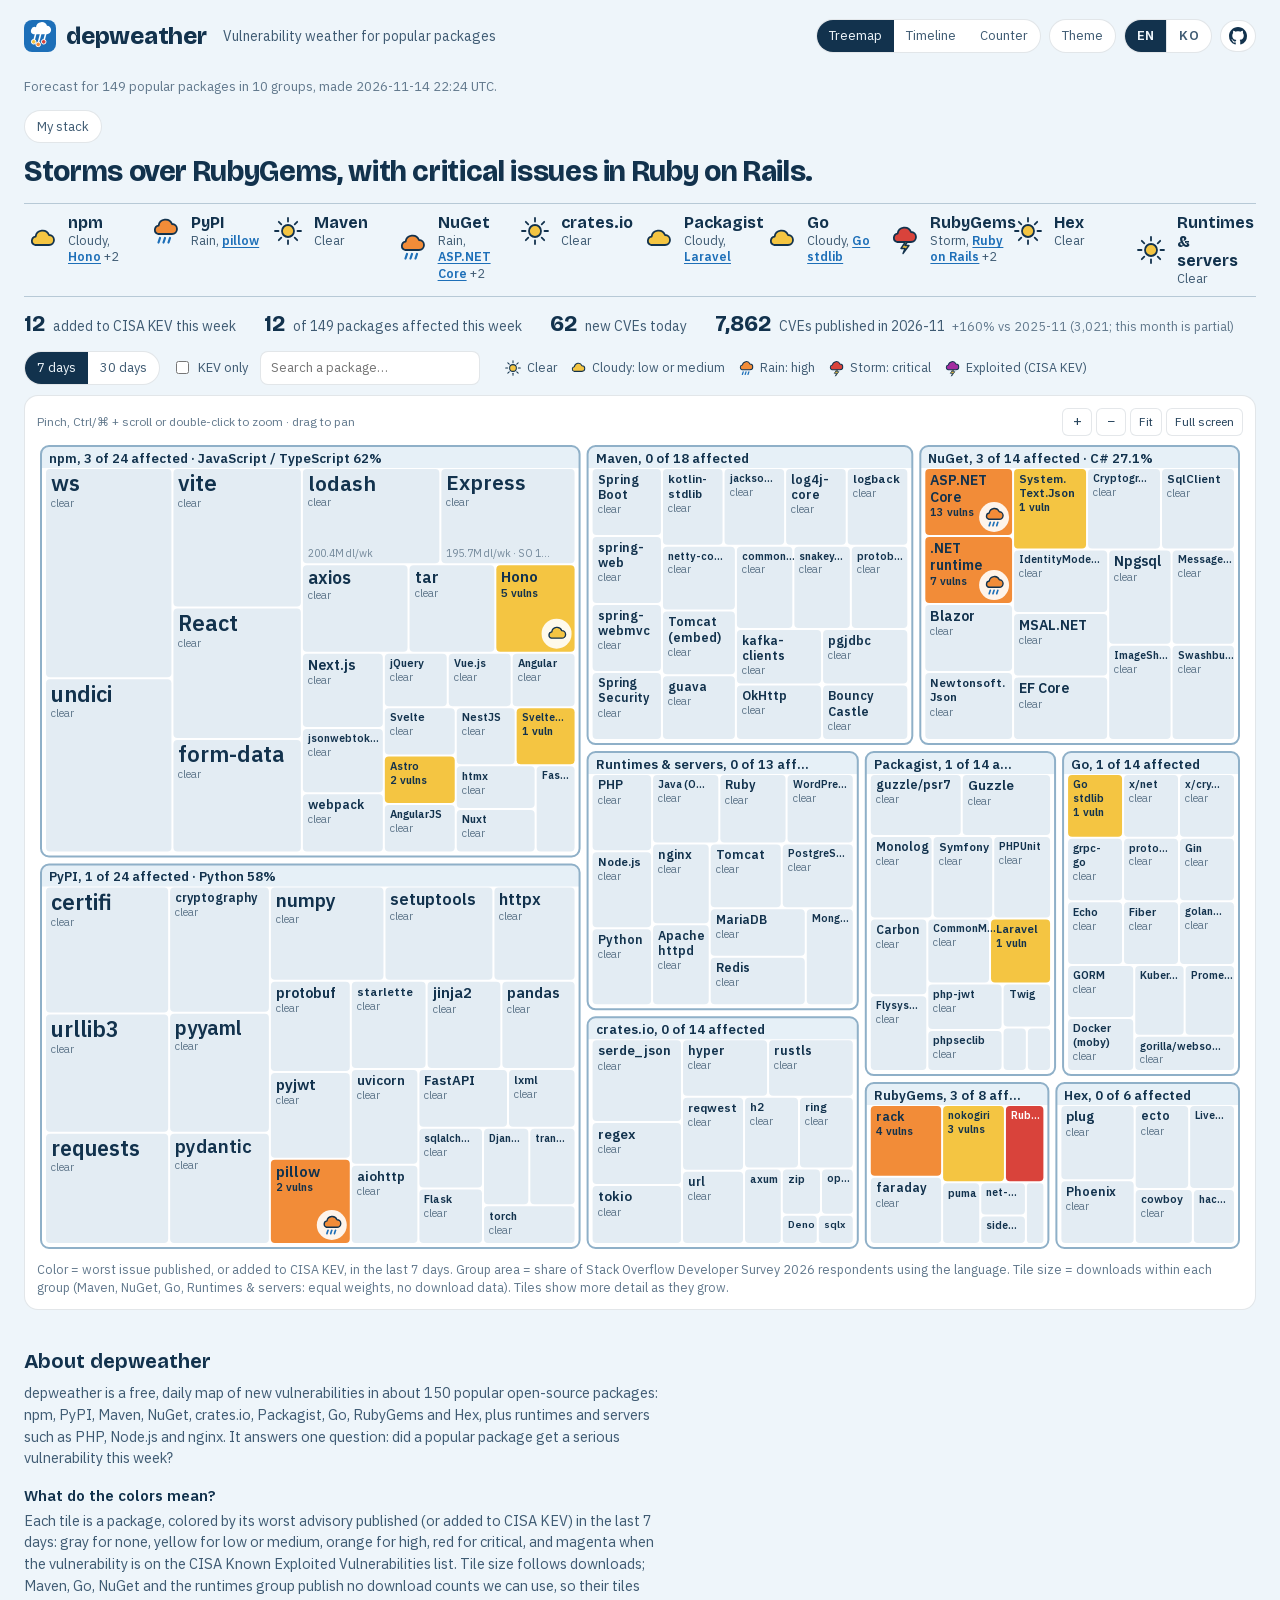
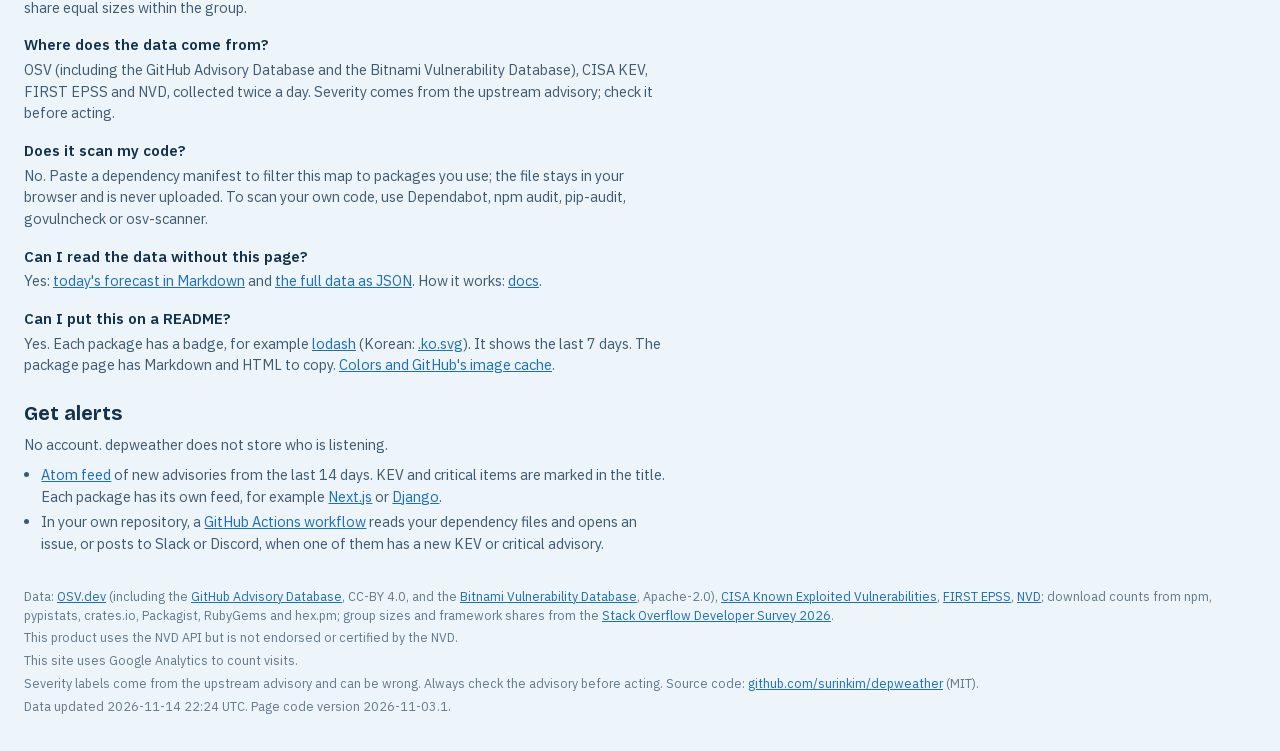
==== commit 629629fa: "Serve the Korean home page as static HTML at /ko/ /?lang=ko was the English HTML translated by scrip" ====
--- a/index.html
+++ b/index.html
@@ -1,6 +1,21 @@
 <!doctype html>
 <html lang="en">
 <head>
+<!-- Old ?lang=ko / ?lang=en links go to / or /ko/ (same code as LANG_REDIRECT_JS in collect/pages.py). -->
+<script>
+(function () {
+  try {
+    var q = new URLSearchParams(location.search), want = q.get("lang");
+    if (want !== "en" && want !== "ko") return;
+    q.delete("lang");
+    var path = location.pathname.replace(/^\/ko(\/|$)/, "/");
+    if (want === "ko") path = "/ko" + path;
+    var rest = q.toString(), url = path + (rest ? "?" + rest : "") + location.hash;
+    if (want !== document.documentElement.lang) location.replace(url);
+    else history.replaceState(null, "", url);
+  } catch (e) {}
+})();
+</script>
 <!-- Google tag (gtag.js): visit counts, see the footer note -->
 <script async src="https://www.googletagmanager.com/gtag/js?id=G-HF5GM88Y3V"></script>
 <script>
@@ -12,24 +27,29 @@
 </script>
 <meta charset="utf-8">
 <meta name="viewport" content="width=device-width, initial-scale=1">
-<title>depweather</title>
-<link rel="icon" href="favicon.svg" type="image/svg+xml">
-<link rel="stylesheet" href="fonts/fonts.css?v=2026-11-15.1">
-<meta name="description" content="Vulnerability weather for popular packages: which npm, PyPI, Maven, Go and other popular packages have new critical or exploited vulnerabilities, updated daily.">
+<!-- collect/home.py writes / and /ko/ from this file. data-ko-<attr> is the Korean value of <attr>. -->
+<title data-ko="depweather">depweather</title>
+<link rel="icon" href="/favicon.svg" type="image/svg+xml">
+<link rel="stylesheet" href="/fonts/fonts.css?v=2026-11-15.1">
+<meta name="description" content="Vulnerability weather for popular packages: which npm, PyPI, Maven, Go and other popular packages have new critical or exploited vulnerabilities, updated daily." data-ko-content="인기 패키지의 취약점 날씨: npm, PyPI, Maven, Go 등 인기 오픈소스 패키지 중 어디에 새 치명 취약점이나 실제 악용(CISA KEV) 취약점이 생겼는지 매일 갱신해 보여줍니다.">
+<link rel="canonical" href="https://depweather.com/" data-ko-href="https://depweather.com/ko/">
+<link rel="alternate" hreflang="en" href="https://depweather.com/">
+<link rel="alternate" hreflang="ko" href="https://depweather.com/ko/">
+<link rel="alternate" hreflang="x-default" href="https://depweather.com/">
 <!-- Social preview. og.png is rendered from og/og-template.html. -->
 <meta property="og:type" content="website">
 <meta property="og:site_name" content="depweather">
-<meta property="og:title" content="depweather: vulnerability weather for popular packages">
-<meta property="og:description" content="Which popular packages have new critical or exploited vulnerabilities today, on one map. Updated daily from OSV, CISA KEV, EPSS and NVD.">
-<meta property="og:url" content="https://depweather.com/">
+<meta property="og:title" content="depweather: vulnerability weather for popular packages" data-ko-content="depweather: 인기 패키지의 취약점 날씨">
+<meta property="og:description" content="Which popular packages have new critical or exploited vulnerabilities today, on one map. Updated daily from OSV, CISA KEV, EPSS and NVD." data-ko-content="오늘 어느 인기 패키지에 새 치명 취약점이나 실제 악용 취약점이 생겼는지 한 장의 지도로 봅니다. OSV, CISA KEV, EPSS, NVD 기준으로 매일 갱신합니다.">
+<meta property="og:url" content="https://depweather.com/" data-ko-content="https://depweather.com/ko/">
 <meta property="og:image" content="https://depweather.com/og.png">
-<link rel="alternate" hreflang="en" href="https://depweather.com/">
-<link rel="alternate" hreflang="ko" href="https://depweather.com/?lang=ko">
+<meta property="og:locale" content="en_US" data-ko-content="ko_KR">
+<meta property="og:locale:alternate" content="ko_KR" data-ko-content="en_US">
 <meta property="og:image:width" content="1200">
 <meta property="og:image:height" content="630">
-<meta property="og:image:alt" content="depweather logo beside a treemap of package ecosystems colored by vulnerability severity">
+<meta property="og:image:alt" content="depweather logo beside a treemap of package ecosystems colored by vulnerability severity" data-ko-content="depweather 로고와, 취약점 심각도로 색칠한 패키지 생태계 트리맵">
 <meta name="twitter:card" content="summary_large_image">
-<link rel="alternate" type="text/markdown" href="https://depweather.com/today.md" title="Today's forecast (Markdown)">
+<link rel="alternate" type="text/markdown" href="https://depweather.com/today.md" title="Today's forecast (Markdown)" data-ko-title="오늘의 예보 (Markdown, 영어)">
 <link rel="alternate" type="application/atom+xml" href="https://depweather.com/feed.xml" title="depweather new advisories">
 <script type="application/ld+json">
 {
@@ -155,15 +175,16 @@
 header.top .controls { display: flex; flex-wrap: wrap; align-items: center; gap: 8px; }
 header.top .tag { color: var(--ink-2); font-size: 14px; }
 header.top .spacer { flex: 1; }
-.lang button { padding: 6px 9px; font-size: 12px; font-weight: 600; letter-spacing: 0.02em; }
+.lang a { padding: 6px 9px; font-size: 12px; font-weight: 600; letter-spacing: 0.02em; }
 .meta { color: var(--muted); font-size: 13px; }
 
 .seg { display: inline-flex; border: 1px solid var(--border); border-radius: 999px; overflow: hidden; background: var(--surface); }
 .seg button {
   font: inherit; font-size: 13px; padding: 6px 12px; border: 0; background: transparent; color: var(--ink-2); cursor: pointer;
 }
-.seg button + button { border-left: 1px solid var(--border); }
-.seg button[aria-pressed="true"] { background: var(--ink); color: var(--page); }
+.seg a { font-size: 13px; padding: 6px 12px; color: var(--ink-2); text-decoration: none; }
+.seg > * + * { border-left: 1px solid var(--border); }
+.seg button[aria-pressed="true"], .seg a[aria-current="page"] { background: var(--ink); color: var(--page); }
 .iconbtn { font: inherit; font-size: 13px; padding: 6px 12px; border: 1px solid var(--border); border-radius: 999px; background: var(--surface); color: var(--ink-2); cursor: pointer; }
 .iconbtn.gh { display: inline-flex; align-items: center; justify-content: center; padding: 6px 8px; color: var(--ink); text-decoration: none; }
 .iconbtn.gh:hover { background: var(--group-head); }
@@ -175,7 +196,7 @@
 @media (max-width: 420px) {
   /* English labels are wider; let the last buttons drop to a second row instead of overflowing. */
   header.top .controls { flex-wrap: wrap; }
-  .seg button, .iconbtn { padding: 6px 9px; font-size: 12.5px; }
+  .seg button, .seg a, .iconbtn { padding: 6px 9px; font-size: 12.5px; }
 }
 
 /* The numbers read as one line under the forecast; missing ones are left out. */
@@ -351,7 +372,7 @@
 <body>
 <div class="wrap">
   <header class="top">
-    <h1><img src="favicon.svg" alt="depweather" width="32" height="32"><span aria-hidden="true">depweather</span></h1>
+    <h1><img src="/favicon.svg" alt="depweather" width="32" height="32"><span aria-hidden="true">depweather</span></h1>
     <span class="tag" data-i18n="tagline">Today's vulnerability forecast for popular packages</span>
     <span class="spacer"></span>
     <div class="controls">
@@ -361,9 +382,9 @@
       <button data-view="b" data-i18n="view_b">Counter</button>
     </div>
     <button class="iconbtn" id="theme" data-i18n="theme" data-i18n-title="theme_title" title="Toggle light / dark">Theme</button>
-    <div class="seg lang" role="group" aria-label="Language">
-      <button data-lang="en" lang="en">EN</button>
-      <button data-lang="ko" lang="ko">KO</button>
+    <div class="seg lang" role="group" aria-label="Language" data-aria-ko="언어">
+      <a href="/" hreflang="en" lang="en" data-lang="en">EN</a>
+      <a href="/ko/" hreflang="ko" lang="ko" data-lang="ko">KO</a>
     </div>
     <a class="iconbtn gh" href="https://github.com/surinkim/depweather" data-i18n-title="gh_title" title="Source code on GitHub" aria-label="Source code on GitHub">
       <svg width="18" height="18" viewBox="0 0 16 16" aria-hidden="true"><path fill="currentColor" d="M8 0c4.42 0 8 3.58 8 8a8.013 8.013 0 0 1-5.45 7.59c-.4.08-.55-.17-.55-.38 0-.27.01-1.13.01-2.2 0-.75-.25-1.23-.54-1.48 1.78-.2 3.65-.88 3.65-3.95 0-.88-.31-1.59-.82-2.15.08-.2.36-1.02-.08-2.12 0 0-.67-.22-2.2.82-.64-.18-1.32-.27-2-.27-.68 0-1.36.09-2 .27-1.53-1.03-2.2-.82-2.2-.82-.44 1.1-.16 1.92-.08 2.12-.51.56-.82 1.28-.82 2.15 0 3.06 1.86 3.75 3.64 3.95-.23.2-.44.55-.51 1.07-.46.21-1.61.55-2.33-.66-.15-.24-.6-.83-1.23-.82-.67.01-.27.38.01.53.34.19.73.9.82 1.13.16.45.68 1.31 2.69.94 0 .67.01 1.3.01 1.49 0 .21-.15.45-.55.38A7.995 7.995 0 0 1 0 8c0-4.42 3.58-8 8-8Z"/></svg>
@@ -383,7 +404,7 @@
     <p class="hint" data-i18n="stack_help">Paste a dependency manifest. It is read in this browser and never uploaded, and it is saved only in this browser. A shared link lists tracked package names, not the rest of the file. Supports npm package.json, PyPI requirements.txt (plus Pipfile and pyproject.toml), go.mod, Cargo.toml, pom.xml, Gemfile, composer.json, mix.exs, and NuGet PackageReference.</p>
     <textarea id="stack-input" rows="5" spellcheck="false" autocapitalize="off" autocomplete="off" data-i18n-placeholder="stack_ph" placeholder="Paste package.json, requirements.txt, go.mod, Cargo.toml, pom.xml, Gemfile, composer.json…"></textarea>
     <div class="stack-actions">
-      <button type="button" class="primary" id="stack-apply">Show only these</button>
+      <button type="button" class="primary" id="stack-apply" data-i18n="stack_apply">Show only these</button>
       <button type="button" class="iconbtn" id="stack-add" hidden data-i18n="stack_add">Add to stack</button>
       <label class="iconbtn filebtn"><span data-i18n="stack_file">Choose file</span><input type="file" id="stack-file" aria-label="Choose a manifest file"></label>
     </div>
@@ -452,7 +473,7 @@
     <h3>Does it scan my code?</h3>
     <p>No. Paste a dependency manifest to filter this map to packages you use; the file stays in your browser and is never uploaded. To scan your own code, use Dependabot, npm audit, pip-audit, govulncheck or osv-scanner.</p>
     <h3>Can I read the data without this page?</h3>
-    <p>Yes: <a href="today.md">today's forecast in Markdown</a> and <a href="data/latest.json">the full data as JSON</a>.
+    <p>Yes: <a href="/today.md">today's forecast in Markdown</a> and <a href="/data/latest.json">the full data as JSON</a>.
       How it works: <a href="https://github.com/surinkim/depweather/blob/main/docs/how-it-works.md">docs</a>.</p>
     <h3>Can I put this on a README?</h3>
     <p>Yes. Each package has a badge, for example <a href="https://depweather.com/badge/npm/lodash.svg">lodash</a>
@@ -480,9 +501,9 @@
 </div>
 <div id="tooltip" role="tooltip"></div>
 
-<script src="js/pkg-path.js?v=2026-11-02.4"></script>
-<script src="js/stack.js?v=2026-11-02.1"></script>
-<script src="js/trends.js?v=2026-11-03.1"></script>
+<script src="/js/pkg-path.js?v=2026-11-02.4"></script>
+<script src="/js/stack.js?v=2026-11-02.1"></script>
+<script src="/js/trends.js?v=2026-11-03.1"></script>
 <script>
 "use strict";
 
@@ -719,7 +740,7 @@
     <h3>내 코드를 스캔하나요?</h3>
     <p>아니요. 의존성 파일을 붙여넣으면 그 패키지만 이 지도에서 볼 수 있고, 파일은 브라우저 안에만 남으며 서버로 보내지 않습니다. 내 코드를 검사하려면 Dependabot, npm audit, pip-audit, govulncheck, osv-scanner를 쓰세요.</p>
     <h3>이 페이지 없이 데이터를 볼 수 있나요?</h3>
-    <p>네. <a href="today.md">오늘의 예보(Markdown, 영어)</a>와 <a href="data/latest.json">전체 데이터(JSON)</a>가 있습니다.
+    <p>네. <a href="/today.md">오늘의 예보(Markdown, 영어)</a>와 <a href="/data/latest.json">전체 데이터(JSON)</a>가 있습니다.
       작동 방식: <a href="https://github.com/surinkim/depweather/blob/main/docs/how-it-works.ko.md">문서</a>.</p>
     <h3>README에 붙일 수 있나요?</h3>
     <p>네. 패키지마다 배지가 있습니다. 예: <a href="https://depweather.com/badge/npm/lodash.ko.svg">lodash</a>
@@ -786,7 +807,9 @@
   });
   document.querySelectorAll("[data-i18n-title]").forEach((el) => { el.title = t(el.dataset.i18nTitle); });
   document.querySelectorAll("[data-i18n-placeholder]").forEach((el) => { el.placeholder = t(el.dataset.i18nPlaceholder); });
-  document.querySelectorAll("[data-lang]").forEach((b) => b.setAttribute("aria-pressed", b.dataset.lang === LANG));
+  document.querySelectorAll("a[data-lang]").forEach((a) => {
+    if (a.dataset.lang === LANG) a.setAttribute("aria-current", "page"); else a.removeAttribute("aria-current");
+  });
   $("#build").textContent = t("build", BUILD, DATA ? DATA.generated_at.slice(0, 16).replace("T", " ") : null);
   document.querySelectorAll(".legend .wx").forEach((el) => el.replaceChildren(wxIcon(Number(el.dataset.lvl), 18, !!el.dataset.kev)));
   if (DATA) renderMeta();
@@ -881,7 +904,7 @@
     const vias = (sources[key] || []).filter((v) => !entry || String(v).toLowerCase() !== entry.pkg.name.toLowerCase());
     const via = vias.length ? `<small>· ${esc(vias.join(", "))}</small>` : "";
     const body = `${esc(label)}<small>· ${esc(eco)}</small>${via}`;
-    const href = DepweatherPath.pkgPagePath(key);
+    const href = pkgHref(key);
     return href ? `<a class="chip" href="${esc(href)}">${body}</a>` : `<span class="chip">${body}</span>`;
   }).join("");
   const untrackedHtml = (state.stack.untracked || []).map((u) => {
@@ -1150,7 +1173,7 @@
     if (r.lvl && r.hit.length) {
       span.append(document.createTextNode(word + ", "));
       const top = r.hit[0].p;
-      const href = DepweatherPath.pkgPagePath(top.key);
+      const href = pkgHref(top.key);
       if (href) {
         const a = document.createElement("a");
         a.className = "pkglink";
@@ -1382,7 +1405,7 @@
   const p = tile.p;
   const vulns = pkgVulns(p), lvl = pkgLevel(vulns);
   const kevs = vulns.filter((v) => v.kev).length;
-  const href = DepweatherPath.pkgPagePath(p.key);
+  const href = pkgHref(p.key);
   const node = href
     ? svgEl("a", { class: "tile", href, "aria-label": `${p.label}: ${t("vulns", vulns.length)}, ${t("level")[lvl]}` })
     : svgEl("g", { class: "tile", tabindex: 0, role: "button", "aria-label": `${p.label}: ${t("vulns", vulns.length)}, ${t("level")[lvl]}` });
@@ -1650,7 +1673,7 @@
     row.className = "tl-row";
     const name = document.createElement("a");
     name.className = "name";
-    const href = DepweatherPath.pkgPagePath(r.p.key);
+    const href = pkgHref(r.p.key);
     if (href) name.href = href;
     name.innerHTML = `${esc(r.p.label)}<small>${esc(r.e.label)} · ${t("issues", r.vulns.length)}</small>`;
     const plot = document.createElement("div");
@@ -1672,7 +1695,7 @@
   const panel = document.createElement("div");
   panel.className = "panel";
   const lvl = pkgLevel(vulns);
-  const pageHref = DepweatherPath.pkgPagePath(pkg.key);
+  const pageHref = pkgHref(pkg.key);
   const feedHref = DepweatherPath.pkgFeedPath(pkg.key);
   panel.innerHTML = `<p style="margin:0 0 6px"><a href="#" id="allpkgs">${t("all_pkgs")}</a>${pageHref ? ` · <a href="${esc(pageHref)}">${t("pkg_page")}</a>` : ""}${feedHref ? ` · <a href="${esc(feedHref)}">${t("pkg_feed")}</a>` : ""}</p>
     <h2>${esc(pkg.label)} <span class="meta">${esc(eco.label)} · ${esc(pkg.name)}</span></h2>
@@ -1901,7 +1924,6 @@
   if (q.get("pkg")) { out.pkg = q.get("pkg"); out.view = out.view || "c"; }
   if (["7", "30"].includes(q.get("range"))) out.range = Number(q.get("range"));
   if (q.get("kev") === "1") out.kevOnly = true;
-  if (q.get("lang") in I18N) out.lang = q.get("lang");
   if (q.has("stack")) {
     const raw = q.get("stack") || "";
     out.stack = {
@@ -1920,7 +1942,6 @@
   if (state.range !== 7) q.set("range", state.range);
   if (state.kevOnly) q.set("kev", "1");
   if (state.stack) q.set("stack", state.stack.tracked.length ? state.stack.tracked.join(",") : "-");
-  if (new URLSearchParams(location.search).has("lang")) q.set("lang", LANG);
   const url = `${location.pathname}?${q}`;
   if (url !== location.pathname + location.search) history[push ? "pushState" : "replaceState"](null, "", url);
 }
@@ -1932,12 +1953,21 @@
   render();
 }
 
+// English is /, Korean is /ko/ (separate static pages). Switching keeps the view in the query string.
+function langHref(lang) {
+  return (lang === "ko" ? "/ko/" : "/") + location.search + location.hash;
+}
 function setLang(lang) {
+  if (lang === LANG) return;
   LANG = lang;
   writePrefs();
-  writeUrl(false);
-  applyStaticText();
-  render();
+  location.assign(langHref(lang));
+}
+
+// Package page in the page's language: /pkg/... or /ko/pkg/...
+function pkgHref(key) {
+  const path = DepweatherPath.pkgPagePath(key);
+  return path && LANG === "ko" ? "/ko" + path : path;
 }
 
 function render() {
@@ -1964,7 +1994,13 @@
   initTreemapZoom();
   document.querySelectorAll("[data-view]").forEach((b) => b.onclick = () => setState({ view: b.dataset.view, pkg: b.dataset.view === "c" ? state.pkg : null }));
   document.querySelectorAll("[data-range]").forEach((b) => b.onclick = () => setState({ range: Number(b.dataset.range) }, false));
-  document.querySelectorAll("[data-lang]").forEach((b) => b.onclick = () => setLang(b.dataset.lang));
+  document.querySelectorAll("a[data-lang]").forEach((a) => {
+    a.onclick = (e) => {
+      if (e.metaKey || e.ctrlKey || e.shiftKey || e.altKey || e.button) return;
+      e.preventDefault();
+      setLang(a.dataset.lang);
+    };
+  });
   $("#kevonly").onchange = (e) => setState({ kevOnly: e.target.checked }, false);
   $("#search").addEventListener("change", (e) => {
     const q = e.target.value.trim().toLowerCase();
@@ -1972,7 +2008,7 @@
     const hit = [...PKGS.keys()].find((k) => k.toLowerCase() === q)
       || [...PKGS.entries()].find(([, v]) => v.pkg.label.toLowerCase() === q || v.pkg.name.toLowerCase() === q)?.[0]
       || [...PKGS.keys()].find((k) => k.toLowerCase().includes(q));
-    const href = hit && DepweatherPath.pkgPagePath(hit);
+    const href = hit && pkgHref(hit);
     if (href) { location.assign(href); return; }
     setState({ view: "c", pkg: hit || q });
     e.target.value = "";
@@ -2033,13 +2069,13 @@
 
 async function loadHistory() {
   try {
-    const response = await fetch("data/history/manifest.json", { cache: "no-cache" });
+    const response = await fetch("/data/history/manifest.json", { cache: "no-cache" });
     if (!response.ok) return null;
     const manifest = await response.json();
     const months = Array.isArray(manifest.months) ? manifest.months : [];
     const files = await Promise.all(months.map(async (month) => {
       if (!/^\d{4}-\d{2}$/.test(month)) return null;
-      const res = await fetch(`data/history/${month}.json`, { cache: "no-cache" });
+      const res = await fetch(`/data/history/${month}.json`, { cache: "no-cache" });
       if (!res.ok) return null;
       return res.json();
     }));
@@ -2060,7 +2096,7 @@
   const prefs = readPrefs();
   if (prefs.theme === "dark" || prefs.theme === "light") document.documentElement.dataset.theme = prefs.theme;
   const fromUrl = readUrl();
-  LANG = fromUrl.lang || (prefs.lang in I18N ? prefs.lang : null) || ((navigator.language || "").toLowerCase().startsWith("ko") ? "ko" : "en");
+  LANG = document.documentElement.lang === "ko" ? "ko" : "en";
   state.view = fromUrl.view || prefs.view || (innerWidth < 768 ? "c" : "a");
   state.range = fromUrl.range || prefs.range || 7;
   state.trend = (prefs.trend === "3m" || prefs.trend === "6m" || prefs.trend === "1y") ? prefs.trend : "6m";
@@ -2080,7 +2116,7 @@
   render();
   const historyPromise = loadHistory();
   try {
-    const r = await fetch("data/latest.json", { cache: "no-cache" });
+    const r = await fetch("/data/latest.json", { cache: "no-cache" });
     if (!r.ok) throw new Error(r.status);
     DATA = await r.json();
   } catch (e) {
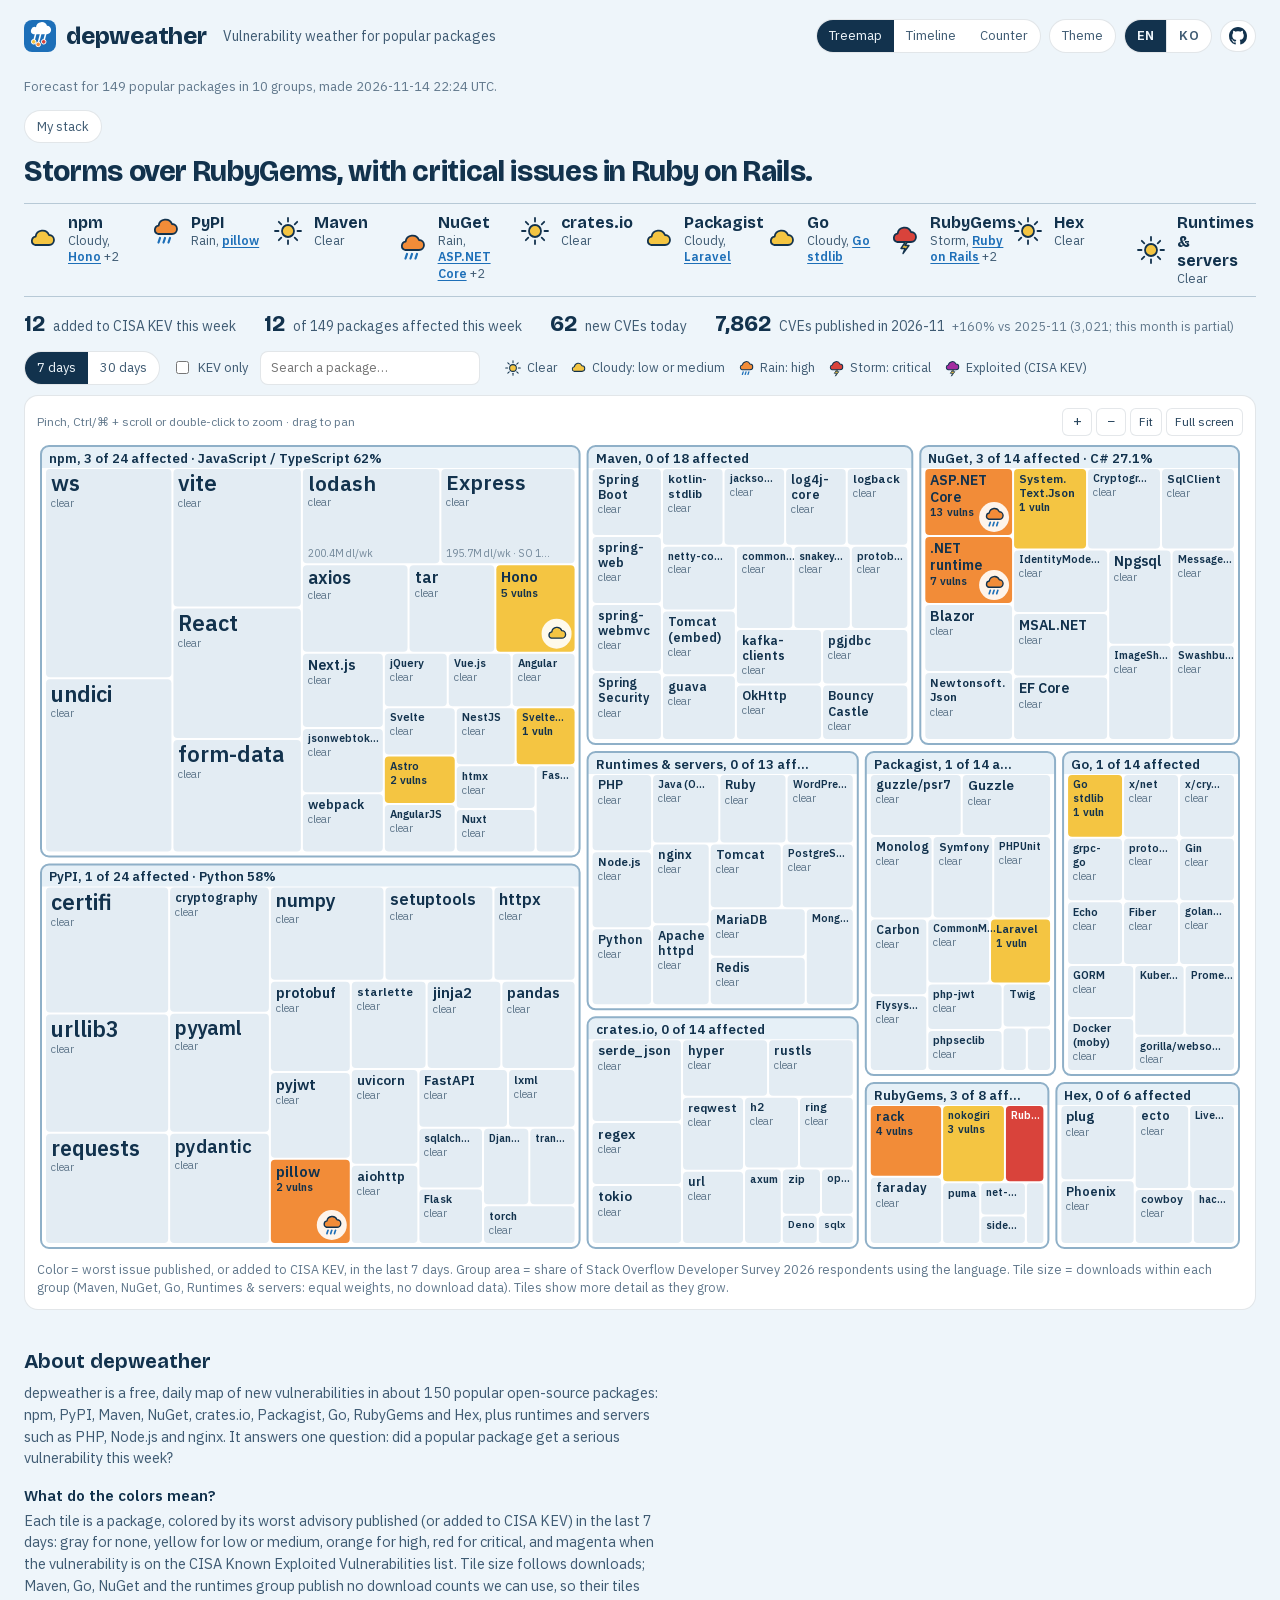
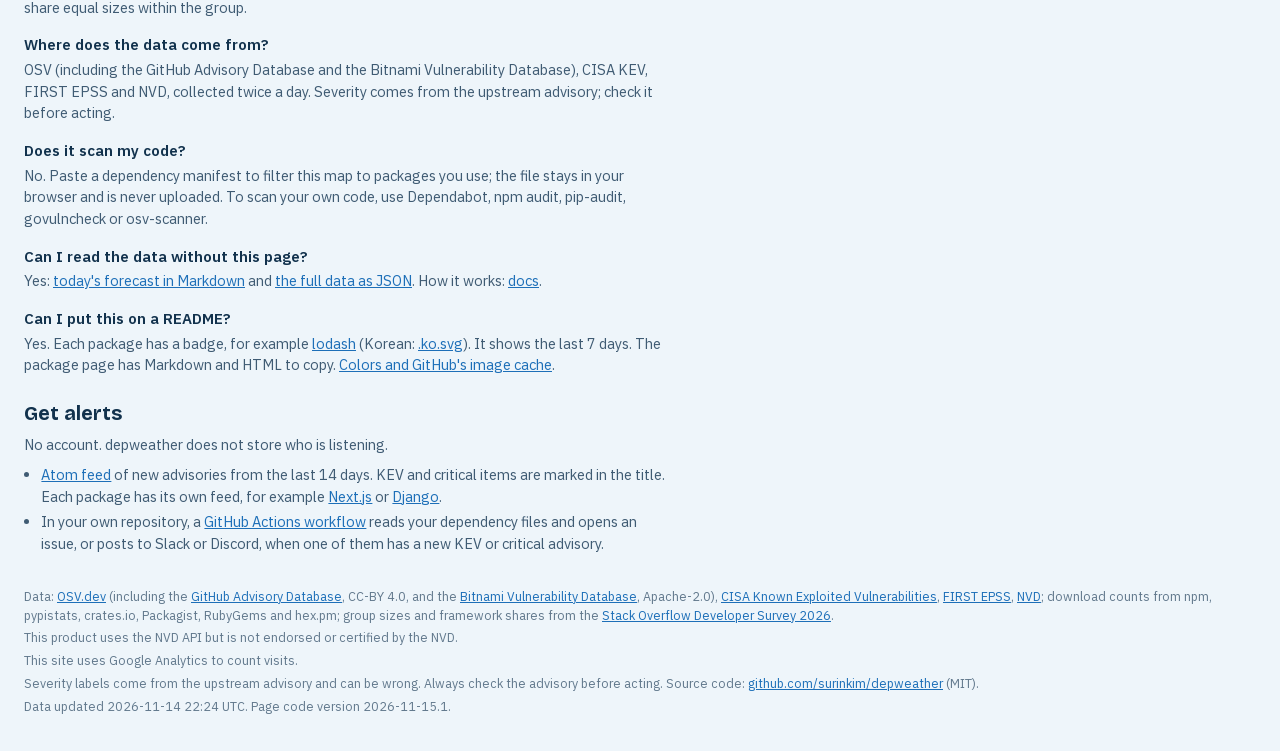
==== commit e6274cd3: "Put today's numbers in the home page HTML at build time The first paint said "Loading data…" over an" ====
--- a/index.html
+++ b/index.html
@@ -28,7 +28,7 @@
 <meta charset="utf-8">
 <meta name="viewport" content="width=device-width, initial-scale=1">
 <!-- collect/home.py writes / and /ko/ from this file. data-ko-<attr> is the Korean value of <attr>. -->
-<title data-ko="depweather">depweather</title>
+<title data-ko="depweather — 인기 패키지의 취약점 날씨">depweather — vulnerability weather for popular packages</title>
 <link rel="icon" href="/favicon.svg" type="image/svg+xml">
 <link rel="stylesheet" href="/fonts/fonts.css?v=2026-11-15.1">
 <meta name="description" content="Vulnerability weather for popular packages: which npm, PyPI, Maven, Go and other popular packages have new critical or exploited vulnerabilities, updated daily." data-ko-content="인기 패키지의 취약점 날씨: npm, PyPI, Maven, Go 등 인기 오픈소스 패키지 중 어디에 새 치명 취약점이나 실제 악용(CISA KEV) 취약점이 생겼는지 매일 갱신해 보여줍니다.">
@@ -391,7 +391,9 @@
     </a>
     </div>
   </header>
-  <p class="meta" id="meta" data-i18n="loading">Loading data…</p>
+  <!-- collect/home.py fills #meta, #stats and #build from data/latest.json at build time, so the
+       first paint already has the numbers; the script redraws them after it loads the data. -->
+  <p class="meta" id="meta">Loading data…</p>
   <div id="warn" class="warn" hidden></div>
 
   <div class="stackbar" id="stackbar">
@@ -416,7 +418,7 @@
     <p class="fc-say" id="fc-say"></p>
     <ul class="fc-strip" id="fc-strip"></ul>
   </section>
-  <section class="stats" id="stats" aria-label="Today in numbers"></section>
+  <section class="stats" id="stats" aria-label="Today in numbers" data-aria-ko="오늘의 숫자"></section>
 
   <div class="toolbar">
     <div class="seg" role="group" aria-label="Period">
@@ -508,7 +510,7 @@
 "use strict";
 
 // Shown in the footer, so a stale cached copy of the page is easy to spot.
-const BUILD = "2026-11-03.1";
+const BUILD = "2026-11-15.1";
 
 // Raise a vulnerability one color level when its EPSS score is at least this
 // value (e.g. 0.1). null keeps the color on severity and KEV only.
@@ -810,7 +812,8 @@
   document.querySelectorAll("a[data-lang]").forEach((a) => {
     if (a.dataset.lang === LANG) a.setAttribute("aria-current", "page"); else a.removeAttribute("aria-current");
   });
-  $("#build").textContent = t("build", BUILD, DATA ? DATA.generated_at.slice(0, 16).replace("T", " ") : null);
+  // Before the data loads, keep the line the build wrote (it already has the data time).
+  if (DATA || !$("#build").textContent) $("#build").textContent = t("build", BUILD, DATA ? DATA.generated_at.slice(0, 16).replace("T", " ") : null);
   document.querySelectorAll(".legend .wx").forEach((el) => el.replaceChildren(wxIcon(Number(el.dataset.lvl), 18, !!el.dataset.kev)));
   if (DATA) renderMeta();
   updateFullscreenLabel();
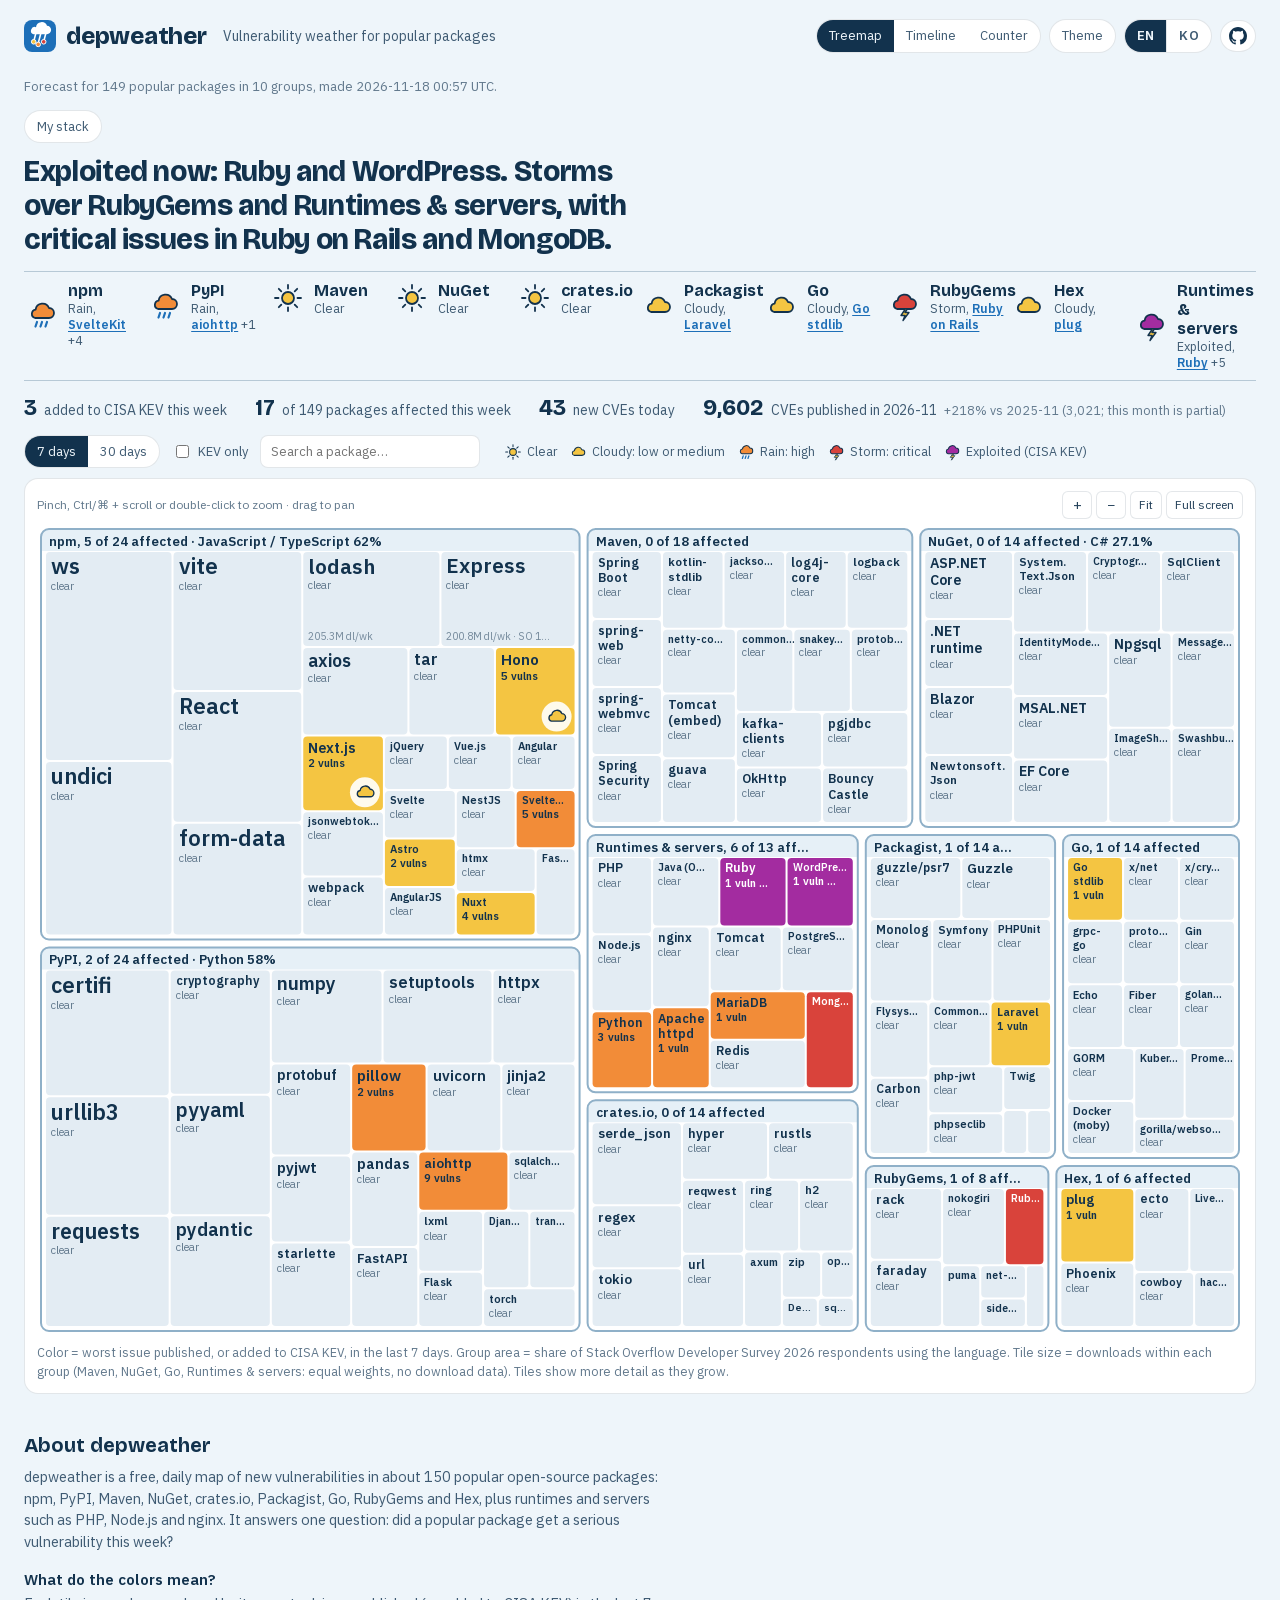
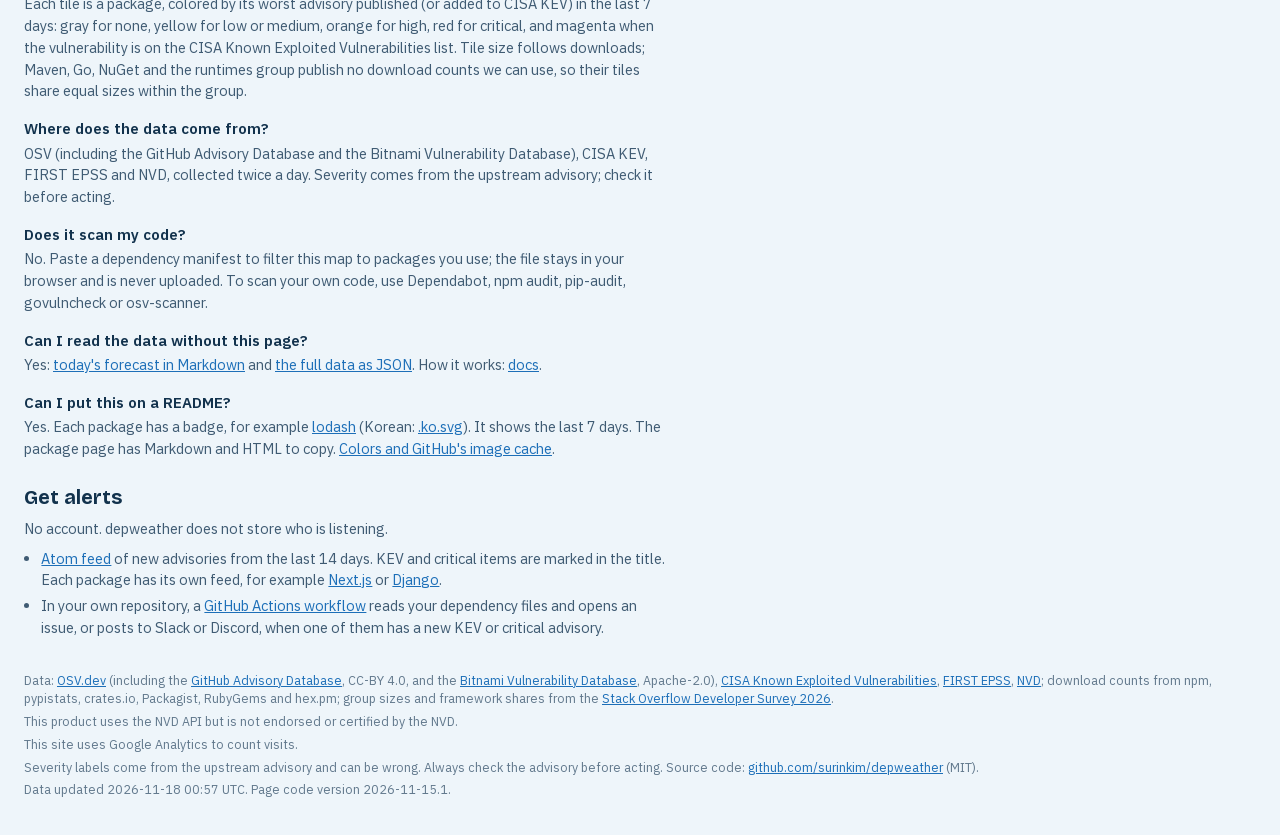
==== commit 254669b0: "Read OpenJDK CVEs from Debian for the Java tile Bitnami, the only source for the Runtimes & servers " ====
--- a/index.html
+++ b/index.html
@@ -1065,7 +1065,7 @@
   } else {
     $("#meta").textContent = t("meta", gen, DATA.summary.tracked_packages, DATA.ecosystems.length);
   }
-  const missing = Object.entries(DATA.sources).filter(([, s]) => !s.ok).map(([k]) => ({ osv: "OSV", kev: "CISA KEV", epss: "FIRST EPSS", nvd: "NVD", kev_backfill: "OSV API (older KEV entries)" }[k] || k));
+  const missing = Object.entries(DATA.sources).filter(([, s]) => !s.ok).map(([k]) => ({ osv: "OSV", kev: "CISA KEV", epss: "FIRST EPSS", nvd: "NVD", kev_backfill: "OSV API (older KEV entries)", osv_also: "OSV distribution data (OpenJDK)" }[k] || k));
   const w = $("#warn");
   w.hidden = !missing.length;
   if (missing.length) w.textContent = t("warn", missing.join(", "));
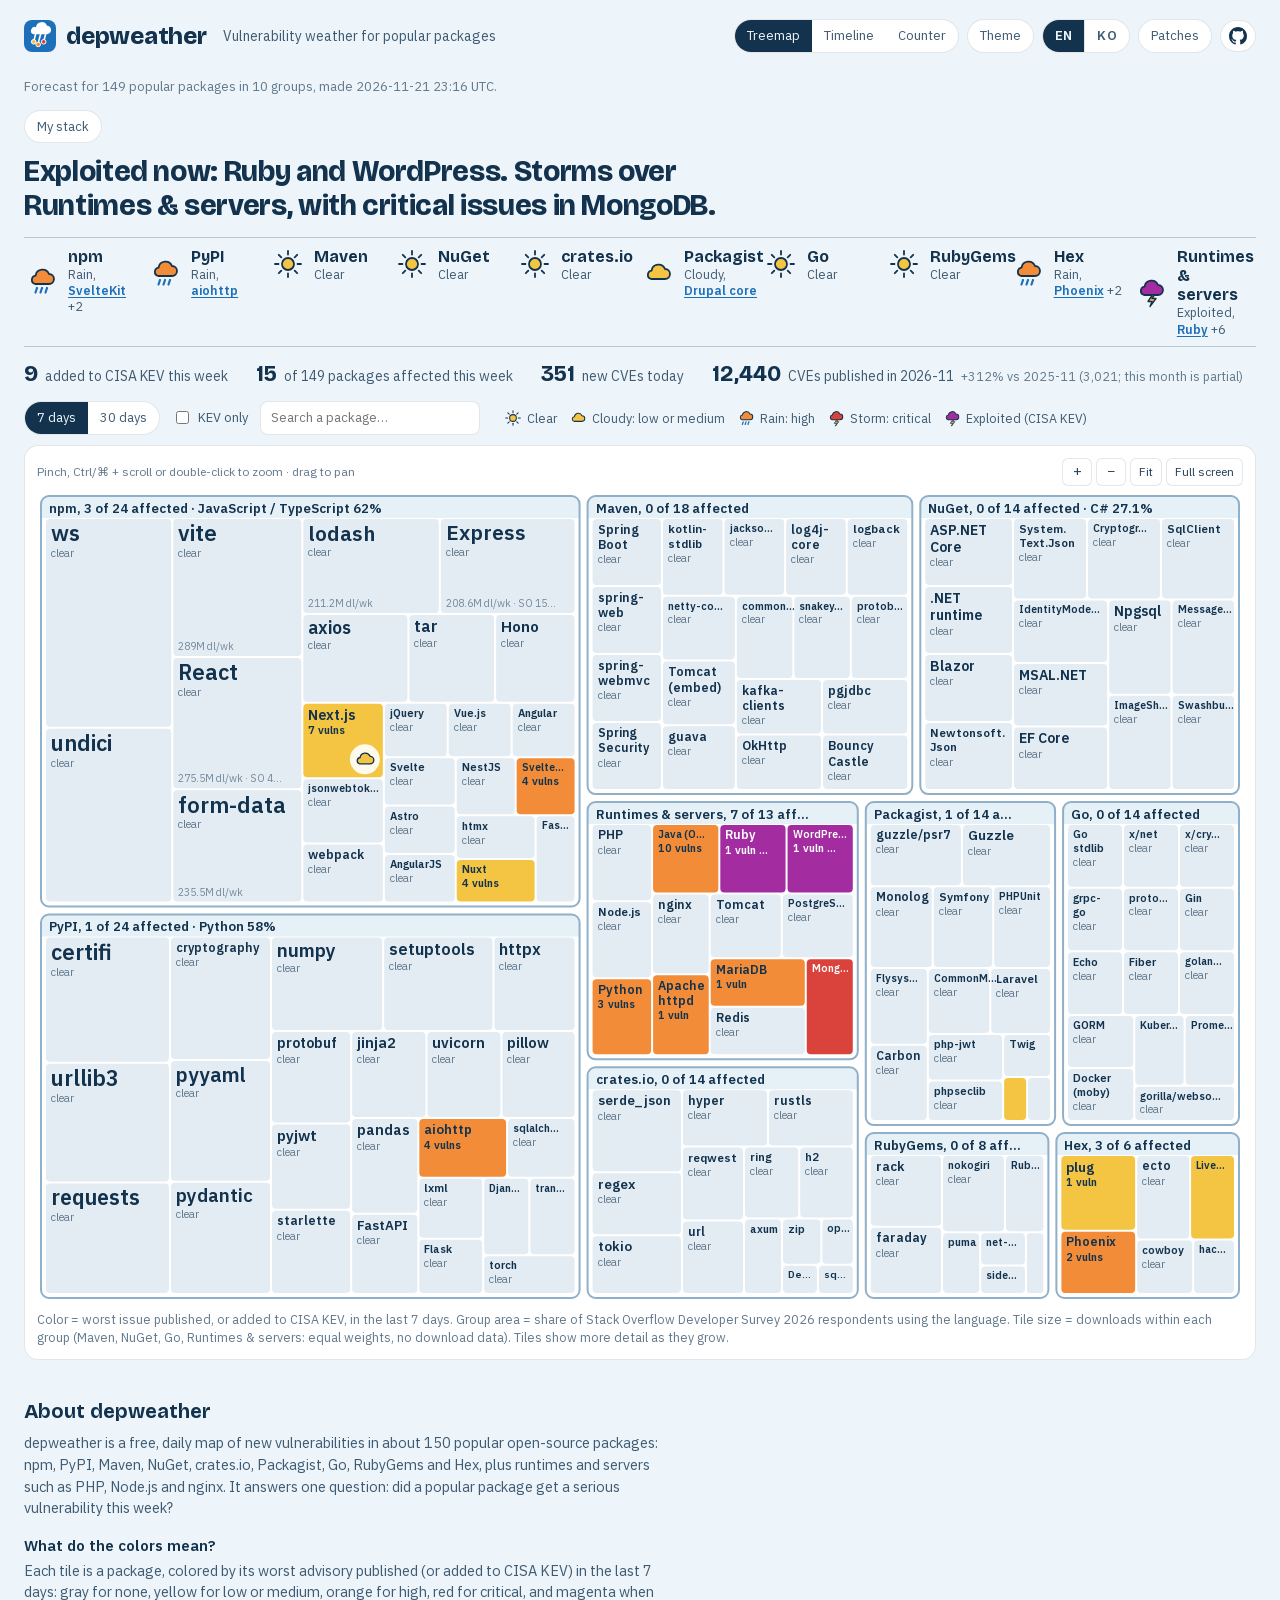
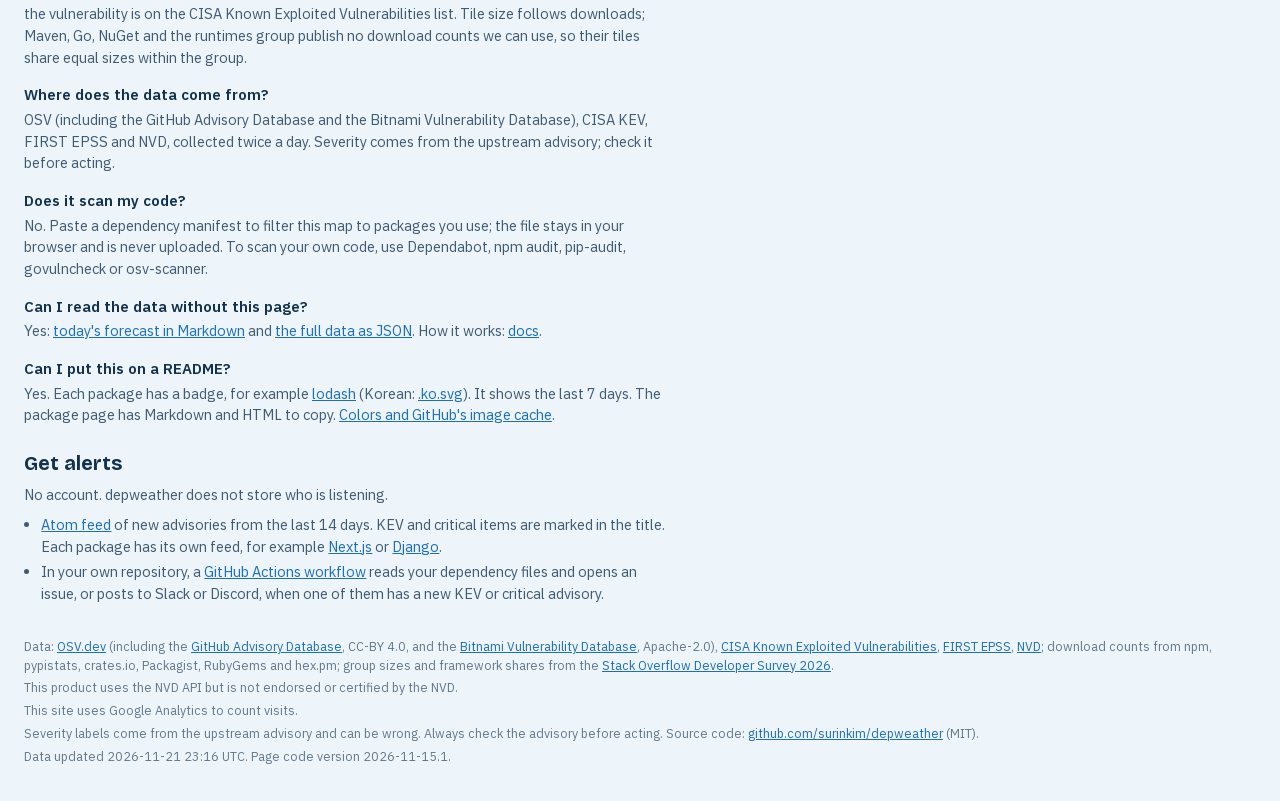
==== commit 92c592e1: "Add runtime patch status page (/patches/, /ko/patches/) Collector (collect/patches.py + patches.yml)" ====
--- a/index.html
+++ b/index.html
@@ -186,6 +186,7 @@
 .seg > * + * { border-left: 1px solid var(--border); }
 .seg button[aria-pressed="true"], .seg a[aria-current="page"] { background: var(--ink); color: var(--page); }
 .iconbtn { font: inherit; font-size: 13px; padding: 6px 12px; border: 1px solid var(--border); border-radius: 999px; background: var(--surface); color: var(--ink-2); cursor: pointer; }
+.iconbtn[href] { text-decoration: none; }
 .iconbtn.gh { display: inline-flex; align-items: center; justify-content: center; padding: 6px 8px; color: var(--ink); text-decoration: none; }
 .iconbtn.gh:hover { background: var(--group-head); }
 @media (max-width: 767px) {
@@ -386,6 +387,7 @@
       <a href="/" hreflang="en" lang="en" data-lang="en">EN</a>
       <a href="/ko/" hreflang="ko" lang="ko" data-lang="ko">KO</a>
     </div>
+    <a class="iconbtn" id="patcheslink" href="/patches/" data-ko-href="/ko/patches/" data-i18n="nav_patches">Patches</a>
     <a class="iconbtn gh" href="https://github.com/surinkim/depweather" data-i18n-title="gh_title" title="Source code on GitHub" aria-label="Source code on GitHub">
       <svg width="18" height="18" viewBox="0 0 16 16" aria-hidden="true"><path fill="currentColor" d="M8 0c4.42 0 8 3.58 8 8a8.013 8.013 0 0 1-5.45 7.59c-.4.08-.55-.17-.55-.38 0-.27.01-1.13.01-2.2 0-.75-.25-1.23-.54-1.48 1.78-.2 3.65-.88 3.65-3.95 0-.88-.31-1.59-.82-2.15.08-.2.36-1.02-.08-2.12 0 0-.67-.22-2.2.82-.64-.18-1.32-.27-2-.27-.68 0-1.36.09-2 .27-1.53-1.03-2.2-.82-2.2-.82-.44 1.1-.16 1.92-.08 2.12-.51.56-.82 1.28-.82 2.15 0 3.06 1.86 3.75 3.64 3.95-.23.2-.44.55-.51 1.07-.46.21-1.61.55-2.33-.66-.15-.24-.6-.83-1.23-.82-.67.01-.27.38.01.53.34.19.73.9.82 1.13.16.45.68 1.31 2.69.94 0 .67.01 1.3.01 1.49 0 .21-.15.45-.55.38A7.995 7.995 0 0 1 0 8c0-4.42 3.58-8 8-8Z"/></svg>
     </a>
@@ -611,6 +613,7 @@
       Source code: <a href="https://github.com/surinkim/depweather">github.com/surinkim/depweather</a> (MIT).`,
     build: (b, d) => (d ? `Data updated ${d} UTC. ` : "") + `Page code version ${b}.`,
     gh_title: "Source code on GitHub",
+    nav_patches: "Patches",
     footer_analytics: "This site uses Google Analytics to count visits.",
     rd_kev: "added to CISA KEV this week", rd_aff: (n) => `of ${n} packages affected this week`,
     rd_today: "new CVEs today", rd_month: (m) => `CVEs published in ${m}`,
@@ -727,6 +730,7 @@
       소스 코드: <a href="https://github.com/surinkim/depweather">github.com/surinkim/depweather</a> (MIT).`,
     build: (b, d) => (d ? `데이터 갱신 ${d} UTC. ` : "") + `페이지 코드 버전 ${b}.`,
     gh_title: "GitHub에서 소스 코드 보기",
+    nav_patches: "패치",
     footer_analytics: "방문 통계를 위해 Google Analytics를 사용합니다.",
     about_html: `<h2>depweather 소개</h2>
     <p>depweather는 인기 오픈소스 패키지 약 150개의 새 취약점을 매일 보여주는 무료 지도입니다. npm, PyPI, Maven,
@@ -1065,7 +1069,7 @@
   } else {
     $("#meta").textContent = t("meta", gen, DATA.summary.tracked_packages, DATA.ecosystems.length);
   }
-  const missing = Object.entries(DATA.sources).filter(([, s]) => !s.ok).map(([k]) => ({ osv: "OSV", kev: "CISA KEV", epss: "FIRST EPSS", nvd: "NVD", kev_backfill: "OSV API (older KEV entries)", osv_also: "OSV distribution data (OpenJDK)" }[k] || k));
+  const missing = Object.entries(DATA.sources).filter(([, s]) => !s.ok).map(([k]) => ({ osv: "OSV", kev: "CISA KEV", epss: "FIRST EPSS", nvd: "NVD", kev_backfill: "OSV API (older KEV entries)", osv_also: "OSV Debian data (Java, PostgreSQL, Redis)" }[k] || k));
   const w = $("#warn");
   w.hidden = !missing.length;
   if (missing.length) w.textContent = t("warn", missing.join(", "));
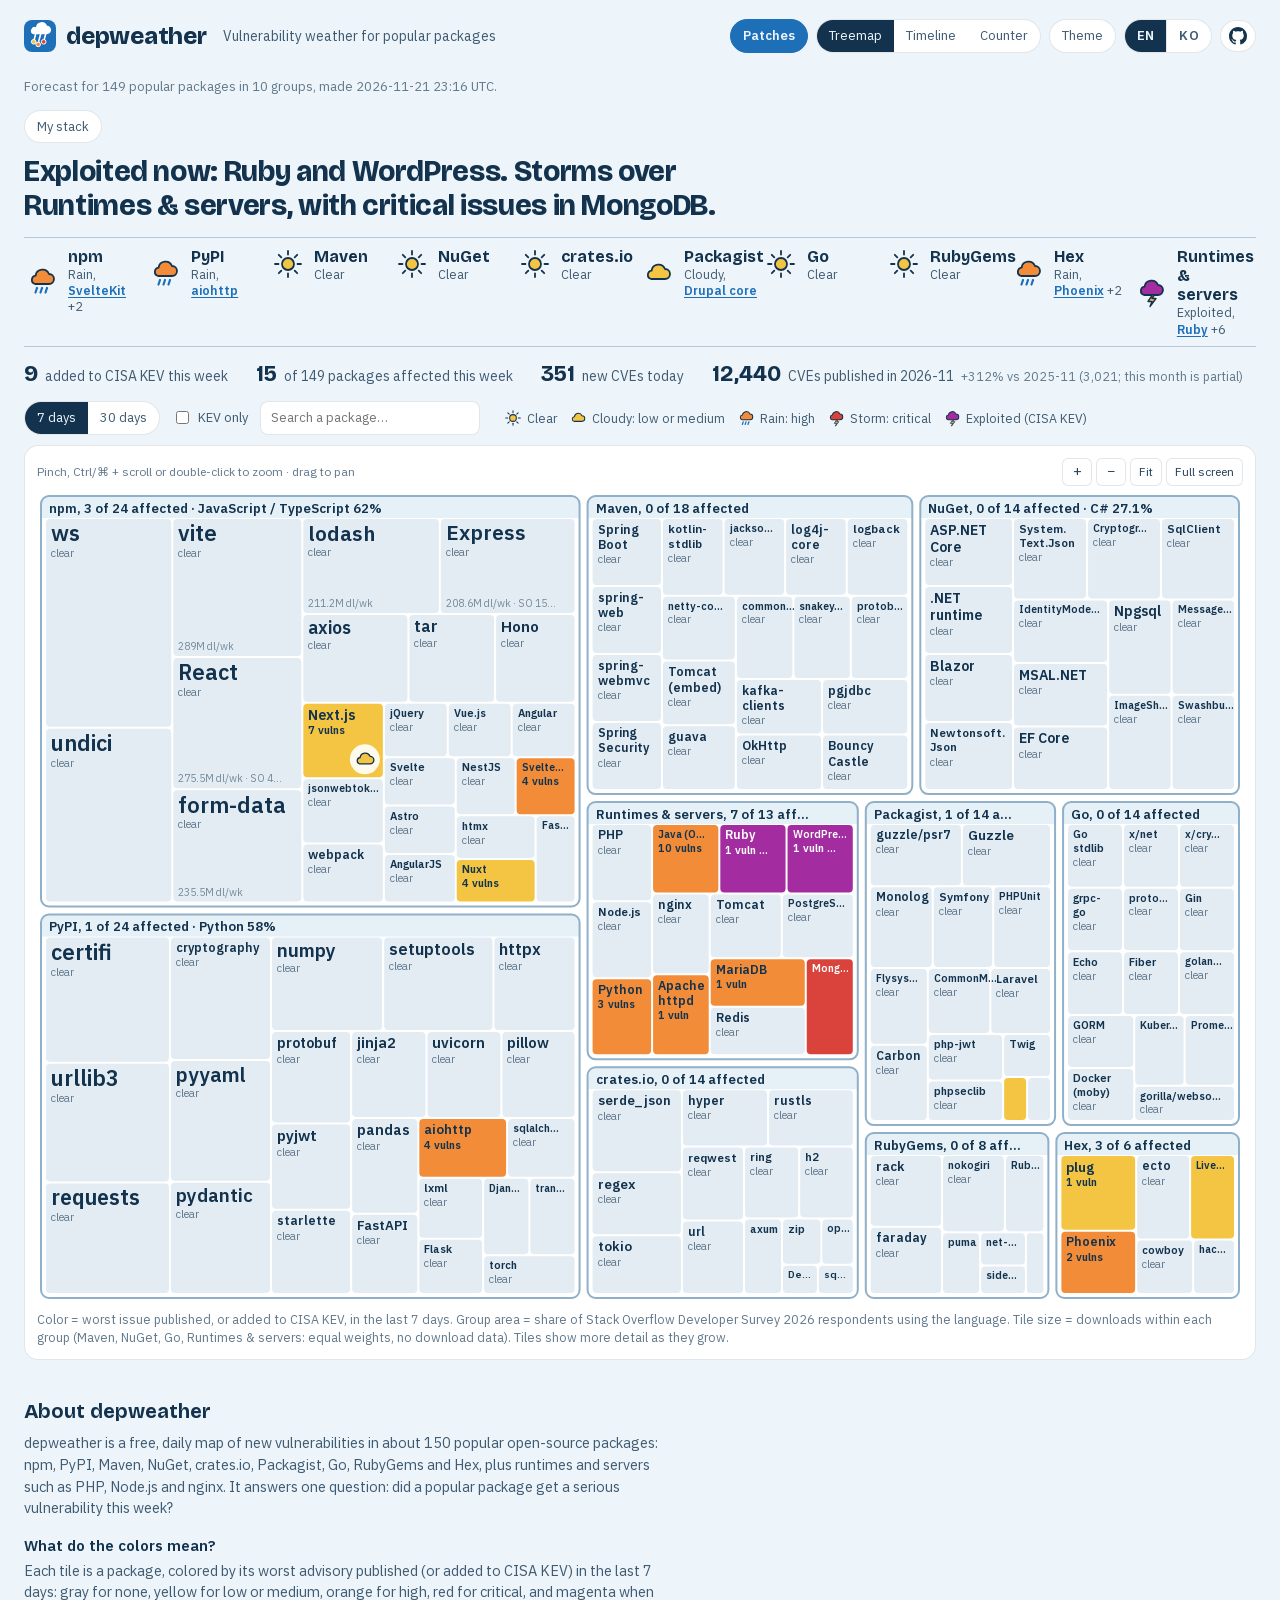
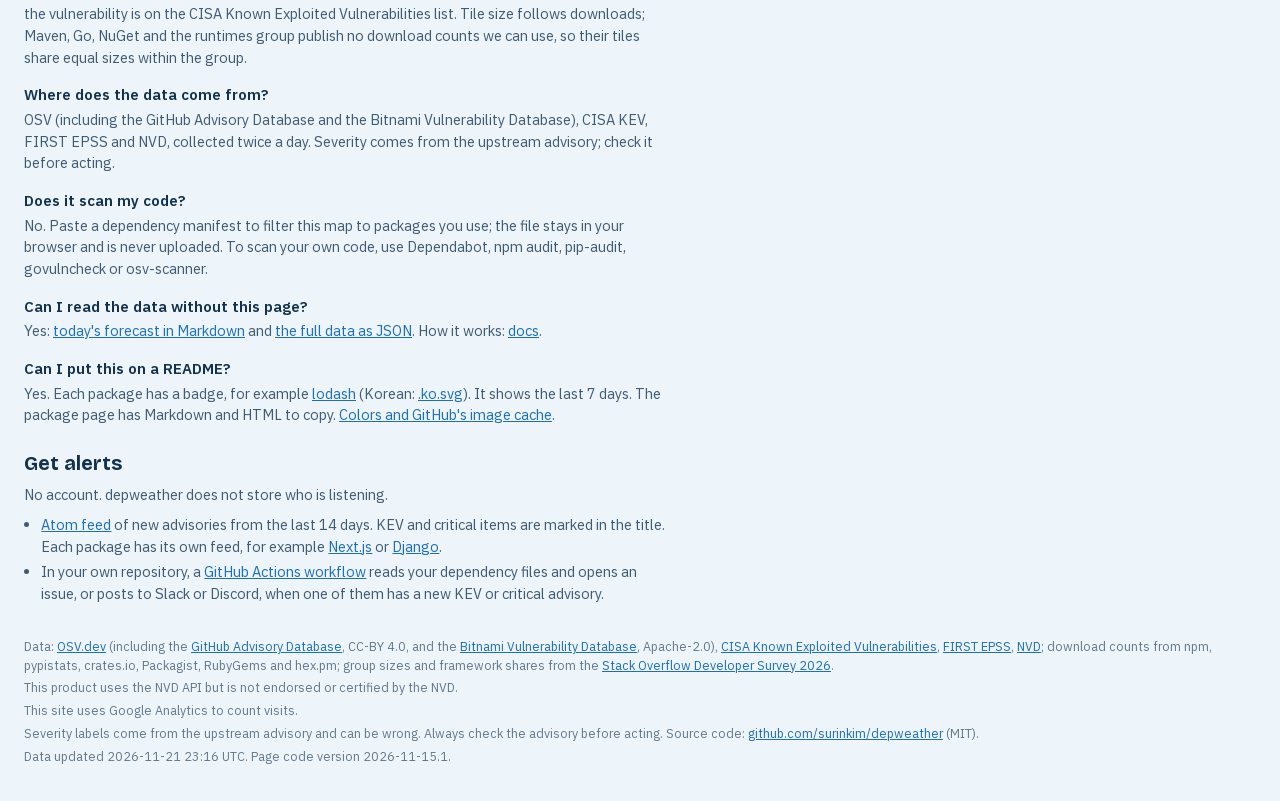
==== commit 17fd70df: "Home header: put Patches first and make it stand out Co-Authored-By: Claude Sonnet 5.5 <noreply@anth" ====
--- a/index.html
+++ b/index.html
@@ -187,6 +187,8 @@
 .seg button[aria-pressed="true"], .seg a[aria-current="page"] { background: var(--ink); color: var(--page); }
 .iconbtn { font: inherit; font-size: 13px; padding: 6px 12px; border: 1px solid var(--border); border-radius: 999px; background: var(--surface); color: var(--ink-2); cursor: pointer; }
 .iconbtn[href] { text-decoration: none; }
+.iconbtn.cta { background: var(--accent); border-color: var(--accent); color: var(--page); font-weight: 650; }
+.iconbtn.cta:hover { filter: brightness(1.08); }
 .iconbtn.gh { display: inline-flex; align-items: center; justify-content: center; padding: 6px 8px; color: var(--ink); text-decoration: none; }
 .iconbtn.gh:hover { background: var(--group-head); }
 @media (max-width: 767px) {
@@ -377,6 +379,7 @@
     <span class="tag" data-i18n="tagline">Today's vulnerability forecast for popular packages</span>
     <span class="spacer"></span>
     <div class="controls">
+    <a class="iconbtn cta" id="patcheslink" href="/patches/" data-ko-href="/ko/patches/" data-i18n="nav_patches">Patches</a>
     <div class="seg" role="group" aria-label="View">
       <button data-view="a" data-i18n="view_a">Treemap</button>
       <button data-view="c" data-i18n="view_c">Timeline</button>
@@ -387,7 +390,6 @@
       <a href="/" hreflang="en" lang="en" data-lang="en">EN</a>
       <a href="/ko/" hreflang="ko" lang="ko" data-lang="ko">KO</a>
     </div>
-    <a class="iconbtn" id="patcheslink" href="/patches/" data-ko-href="/ko/patches/" data-i18n="nav_patches">Patches</a>
     <a class="iconbtn gh" href="https://github.com/surinkim/depweather" data-i18n-title="gh_title" title="Source code on GitHub" aria-label="Source code on GitHub">
       <svg width="18" height="18" viewBox="0 0 16 16" aria-hidden="true"><path fill="currentColor" d="M8 0c4.42 0 8 3.58 8 8a8.013 8.013 0 0 1-5.45 7.59c-.4.08-.55-.17-.55-.38 0-.27.01-1.13.01-2.2 0-.75-.25-1.23-.54-1.48 1.78-.2 3.65-.88 3.65-3.95 0-.88-.31-1.59-.82-2.15.08-.2.36-1.02-.08-2.12 0 0-.67-.22-2.2.82-.64-.18-1.32-.27-2-.27-.68 0-1.36.09-2 .27-1.53-1.03-2.2-.82-2.2-.82-.44 1.1-.16 1.92-.08 2.12-.51.56-.82 1.28-.82 2.15 0 3.06 1.86 3.75 3.64 3.95-.23.2-.44.55-.51 1.07-.46.21-1.61.55-2.33-.66-.15-.24-.6-.83-1.23-.82-.67.01-.27.38.01.53.34.19.73.9.82 1.13.16.45.68 1.31 2.69.94 0 .67.01 1.3.01 1.49 0 .21-.15.45-.55.38A7.995 7.995 0 0 1 0 8c0-4.42 3.58-8 8-8Z"/></svg>
     </a>
